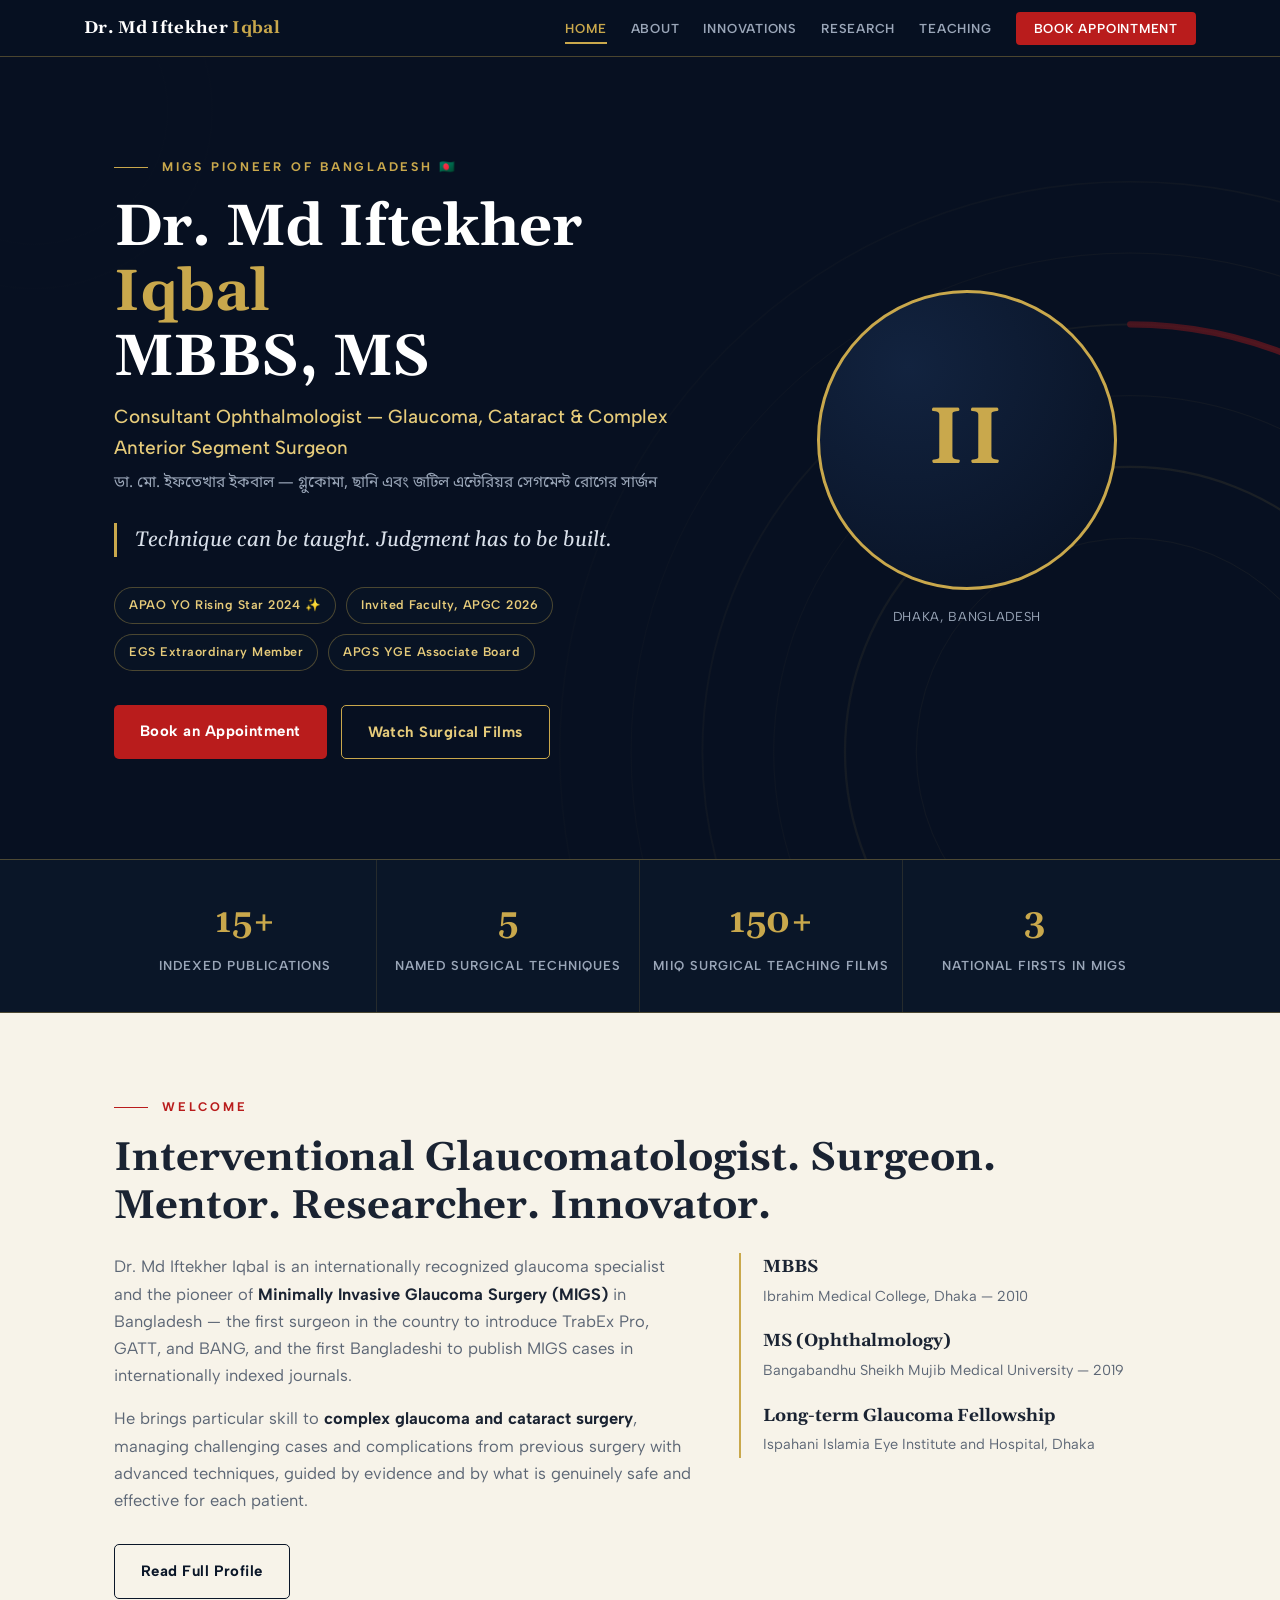
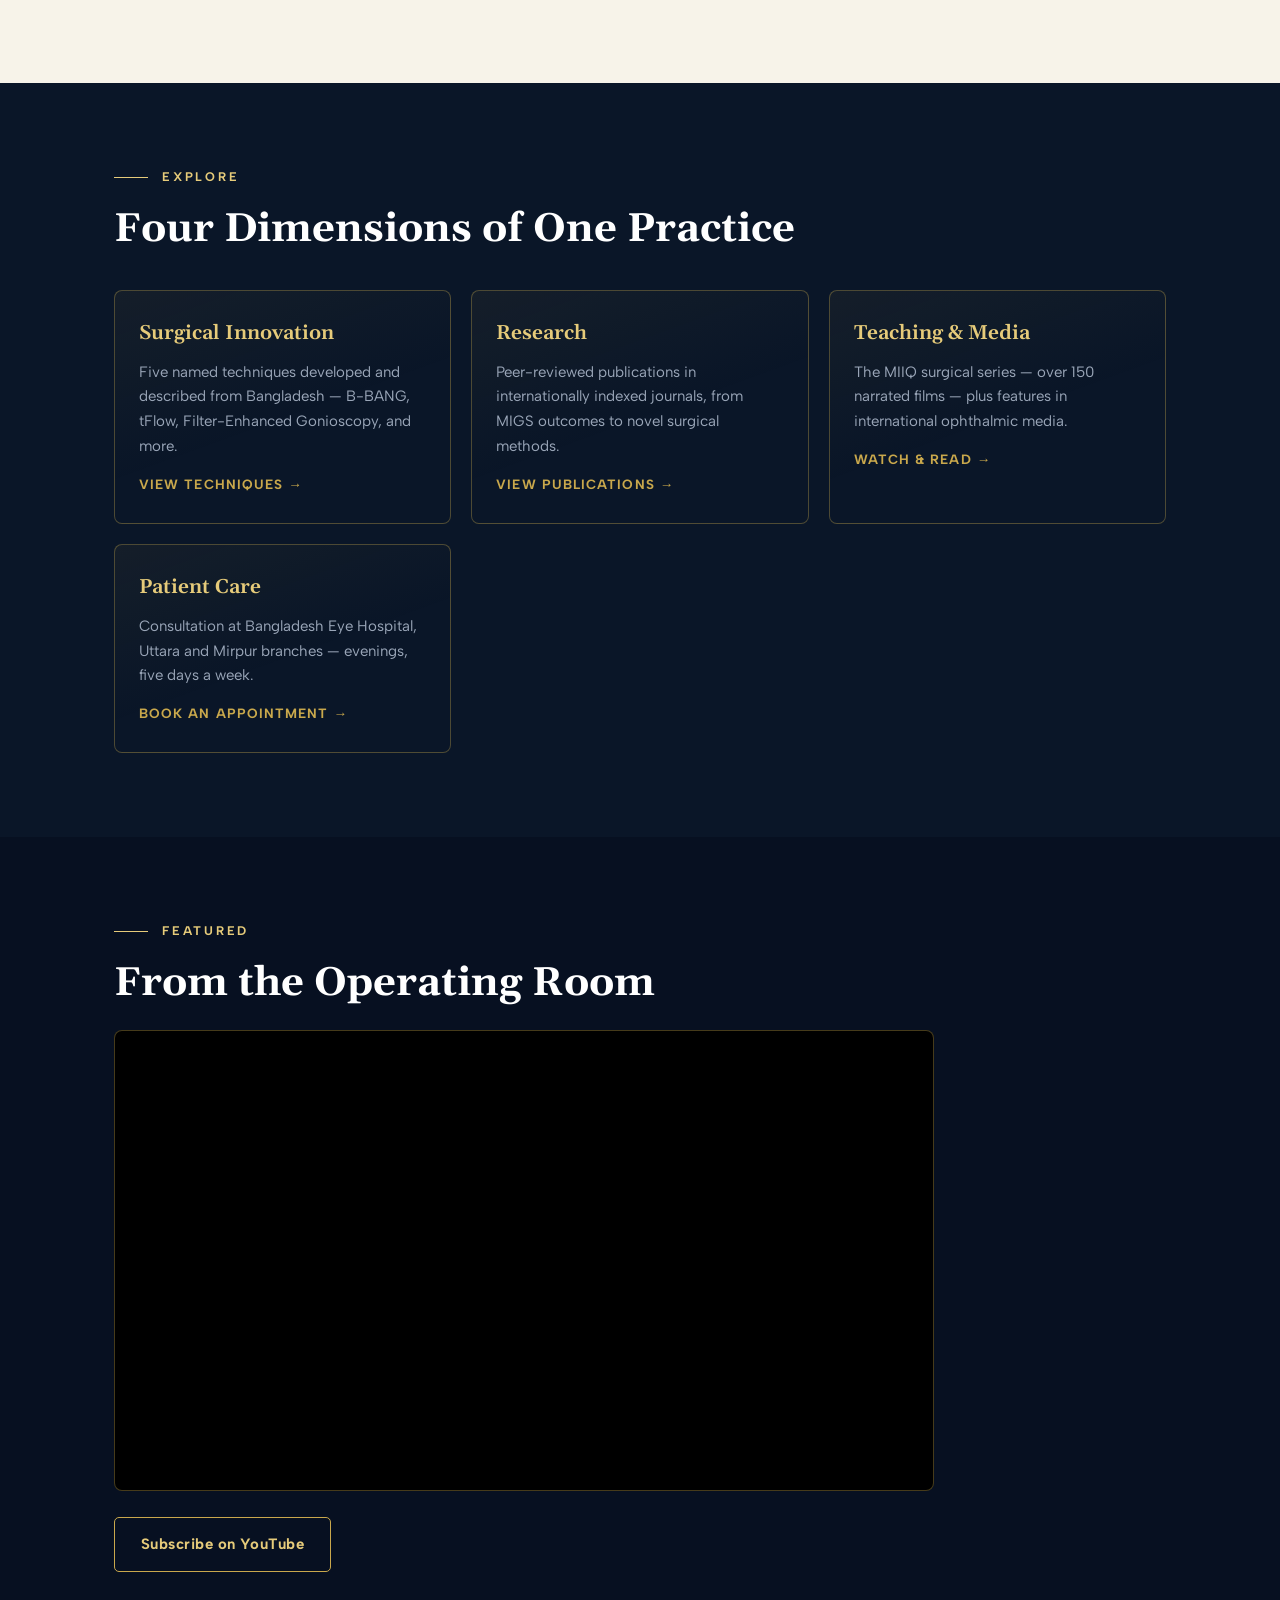
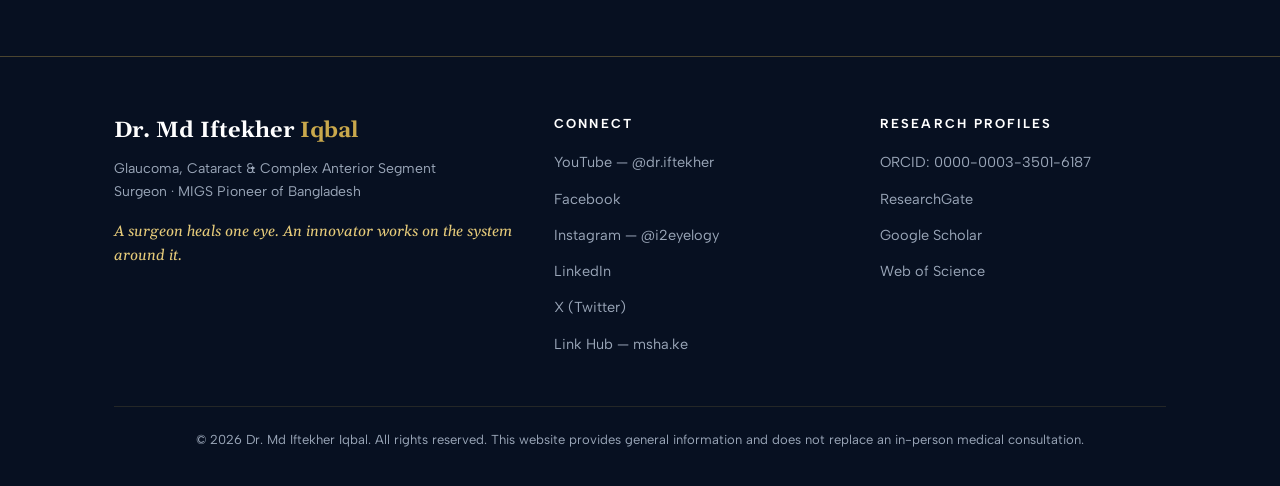
==== index.html @ 2b6e2019 "Add files via upload" ====
<!DOCTYPE html>
<html lang="en">
<head>
<meta charset="UTF-8">
<meta name="viewport" content="width=device-width, initial-scale=1.0">
<!-- ============================================================
     OFFICIAL WEBSITE — DR. MD IFTEKHER IQBAL, MBBS, MS
     HOW TO EDIT: look for comments marked  EDIT HERE  below.
     Change only the text between tags; never delete the tags.
     Brand colours live in css/style.css (:root section).
     Background photos: add img/hero-<page>.jpg to replace the
     branded pattern on any page's header automatically.
     ============================================================ -->
<title>Dr. Md Iftekher Iqbal | Glaucoma, Cataract & Complex Anterior Segment Surgeon | MIGS Pioneer of Bangladesh</title>
<meta name="description" content="Official website of Dr. Md Iftekher Iqbal, MBBS, MS — Consultant Ophthalmologist in Dhaka. MIGS Pioneer of Bangladesh, APAO YO Rising Star 2024.">
<meta name="author" content="Dr. Md Iftekher Iqbal">
<meta property="og:title" content="Dr. Md Iftekher Iqbal | Glaucoma, Cataract & Complex Anterior Segment Surgeon | MIGS Pioneer of Bangladesh">
<meta property="og:description" content="Official website of Dr. Md Iftekher Iqbal, MBBS, MS — Consultant Ophthalmologist in Dhaka. MIGS Pioneer of Bangladesh, APAO YO Rising Star 2024.">
<meta property="og:type" content="profile">
<link rel="preconnect" href="https://fonts.googleapis.com">
<link rel="preconnect" href="https://fonts.gstatic.com" crossorigin>
<link href="https://fonts.googleapis.com/css2?family=Gelasio:ital,wght@0,400;0,600;0,700;1,400;1,600&family=Albert+Sans:wght@400;500;600;700&family=Noto+Sans+Bengali:wght@400;500;600;700&display=swap" rel="stylesheet">
<link rel="stylesheet" href="css/style.css">
</head>
<body>

<nav class="nav" aria-label="Main navigation">
  <div class="nav-inner">
    <a class="nav-name" href="index.html">Dr. Md Iftekher <span>Iqbal</span></a>
    <button class="nav-toggle" aria-label="Open menu" onclick="document.getElementById('navlinks').classList.toggle('open')">&#9776;</button>
    <ul class="nav-links" id="navlinks">
      <li><a href="index.html" class="active">Home</a></li>
      <li><a href="about.html">About</a></li>
      <li><a href="innovations.html">Innovations</a></li>
      <li><a href="research.html">Research</a></li>
      <li><a href="teaching.html">Teaching</a></li>
      <li><a href="appointments.html" class="nav-cta">Book Appointment</a></li>
    </ul>
  </div>
</nav>

<!-- ================= HERO ================= -->
<!-- EDIT HERE: HOME HERO — name, titles, tagline.
     To use a real photograph behind this header, add img/hero-home.jpg -->
<header class="hero hero--home">
  <div class="wrap hero-grid">
    <div>
      <p class="eyebrow">MIGS Pioneer of Bangladesh &#127463;&#127465;</p>
      <h1>Dr. Md Iftekher <em>Iqbal</em><br>MBBS, MS</h1>
      <p class="hero-role">Consultant Ophthalmologist — Glaucoma, Cataract &amp; Complex Anterior Segment Surgeon</p>
      <p class="hero-role-bn">ডা. মো. ইফতেখার ইকবাল — গ্লুকোমা, ছানি এবং জটিল এন্টেরিয়র সেগমেন্ট রোগের সার্জন</p>
      <p class="hero-line">Technique can be taught. Judgment has to be built.</p>
      <div class="badges">
        <span class="badge">APAO YO Rising Star 2024 &#10024;</span>
        <span class="badge">Invited Faculty, APGC 2026</span>
        <span class="badge">EGS Extraordinary Member</span>
        <span class="badge">APGS YGE Associate Board</span>
      </div>
      <div class="cta-row">
        <a class="btn btn--red" href="appointments.html">Book an Appointment</a>
        <a class="btn btn--ghost" href="teaching.html">Watch Surgical Films</a>
      </div>
    </div>
    <div>
      <!-- EDIT HERE: replace photo.jpg in the main folder with your portrait -->
      <figure class="portrait">
        <img src="photo.jpg" alt="Portrait of Dr. Md Iftekher Iqbal"
             onerror="this.style.display='none';this.nextElementSibling.style.display='block'">
        <div class="portrait-fallback" style="display:none">II</div>
      </figure>
      <p class="portrait-caption">DHAKA, BANGLADESH</p>
    </div>
  </div>
</header>

<!-- ================= STATS ================= -->
<!-- EDIT HERE: update these numbers as your work grows -->
<section class="stats">
  <div class="wrap stats-grid">
    <div class="stat"><b>15+</b><span>Indexed Publications</span></div>
    <div class="stat"><b>5</b><span>Named Surgical Techniques</span></div>
    <div class="stat"><b>150+</b><span>MIIQ Surgical Teaching Films</span></div>
    <div class="stat"><b>3</b><span>National Firsts in MIGS</span></div>
  </div>
</section>

<!-- ================= INTRODUCTION ================= -->
<section class="section section--cream">
  <div class="wrap">
    <p class="eyebrow eyebrow--red">Welcome</p>
    <h2>Interventional Glaucomatologist. Surgeon. Mentor. Researcher. Innovator.</h2>
    <div class="about-grid">
      <div class="prose">
        <p>Dr. Md Iftekher Iqbal is an internationally recognized glaucoma specialist and the pioneer of <b>Minimally Invasive Glaucoma Surgery (MIGS)</b> in Bangladesh — the first surgeon in the country to introduce TrabEx Pro, GATT, and BANG, and the first Bangladeshi to publish MIGS cases in internationally indexed journals.</p>
        <p>He brings particular skill to <b>complex glaucoma and cataract surgery</b>, managing challenging cases and complications from previous surgery with advanced techniques, guided by evidence and by what is genuinely safe and effective for each patient.</p>
      </div>
      <div>
        <ul class="cred-list">
          <li><b>MBBS</b><span>Ibrahim Medical College, Dhaka — 2010</span></li>
          <li><b>MS (Ophthalmology)</b><span>Bangabandhu Sheikh Mujib Medical University — 2019</span></li>
          <li><b>Long-term Glaucoma Fellowship</b><span>Ispahani Islamia Eye Institute and Hospital, Dhaka</span></li>
        </ul>
      </div>
    </div>
    <div class="cta-row" style="margin-top:14px">
      <a class="btn btn--navy" href="about.html">Read Full Profile</a>
    </div>
  </div>
</section>

<!-- ================= EXPLORE THE SITE ================= -->
<section class="section section--navy">
  <div class="wrap">
    <p class="eyebrow">Explore</p>
    <h2>Four Dimensions of One Practice</h2>
    <div class="card-grid">
      <div class="card">
        <h3>Surgical Innovation</h3>
        <p>Five named techniques developed and described from Bangladesh — B-BANG, tFlow, Filter-Enhanced Gonioscopy, and more.</p>
        <a class="more" href="innovations.html">View Techniques &rarr;</a>
      </div>
      <div class="card">
        <h3>Research</h3>
        <p>Peer-reviewed publications in internationally indexed journals, from MIGS outcomes to novel surgical methods.</p>
        <a class="more" href="research.html">View Publications &rarr;</a>
      </div>
      <div class="card">
        <h3>Teaching &amp; Media</h3>
        <p>The MIIQ surgical series — over 150 narrated films — plus features in international ophthalmic media.</p>
        <a class="more" href="teaching.html">Watch &amp; Read &rarr;</a>
      </div>
      <div class="card">
        <h3>Patient Care</h3>
        <p>Consultation at Bangladesh Eye Hospital, Uttara and Mirpur branches — evenings, five days a week.</p>
        <a class="more" href="appointments.html">Book an Appointment &rarr;</a>
      </div>
    </div>
  </div>
</section>

<!-- ================= FEATURED FILM ================= -->
<!-- EDIT HERE: to change the featured video, replace the code Ca5-DvgDxXA
     with the code from any YouTube link (the part after watch?v=) -->
<section class="section section--deep">
  <div class="wrap">
    <p class="eyebrow">Featured</p>
    <h2>From the Operating Room</h2>
    <div class="yt-frame" style="max-width:820px">
      <iframe src="https://www.youtube.com/embed/Ca5-DvgDxXA" title="Featured MIIQ surgical film" loading="lazy" allowfullscreen></iframe>
    </div>
    <div class="cta-row" style="margin-top:26px">
      <a class="btn btn--ghost" href="https://www.youtube.com/@dr.iftekher?sub_confirmation=1" target="_blank" rel="noopener">Subscribe on YouTube</a>
    </div>
  </div>
</section>

<!-- ================= FOOTER (same on every page) ================= -->
<footer>
  <div class="wrap">
    <div class="foot-grid">
      <div>
        <p class="foot-name">Dr. Md Iftekher <span>Iqbal</span></p>
        <p class="foot-tag">Glaucoma, Cataract &amp; Complex Anterior Segment Surgeon &middot; MIGS Pioneer of Bangladesh</p>
        <p class="foot-line">A surgeon heals one eye. An innovator works on the system around it.</p>
      </div>
      <div>
        <h4>Connect</h4>
        <ul>
          <li><a href="https://www.youtube.com/@dr.iftekher" target="_blank" rel="noopener">YouTube — @dr.iftekher</a></li>
          <li><a href="https://www.facebook.com/dr.iftekher.oph" target="_blank" rel="noopener">Facebook</a></li>
          <li><a href="https://instagram.com/i2eyelogy" target="_blank" rel="noopener">Instagram — @i2eyelogy</a></li>
          <li><a href="https://www.linkedin.com/in/iftekher-iqbal" target="_blank" rel="noopener">LinkedIn</a></li>
          <li><a href="https://x.com/iftekher_iqbal" target="_blank" rel="noopener">X (Twitter)</a></li>
          <li><a href="https://msha.ke/dr.iftekher" target="_blank" rel="noopener">Link Hub — msha.ke</a></li>
        </ul>
      </div>
      <div>
        <h4>Research Profiles</h4>
        <ul>
          <li><a href="https://orcid.org/0000-0003-3501-6187" target="_blank" rel="noopener">ORCID: 0000-0003-3501-6187</a></li>
          <li><a href="https://www.researchgate.net/profile/Md-Iftekher-Iqbal" target="_blank" rel="noopener">ResearchGate</a></li>
          <li><a href="https://scholar.google.com/citations?user=cHionpIAAAAJ" target="_blank" rel="noopener">Google Scholar</a></li>
          <li><a href="https://www.webofscience.com/wos/author/record/AAH-5555-2019" target="_blank" rel="noopener">Web of Science</a></li>
        </ul>
      </div>
    </div>
    <p class="copyright">&copy; 2026 Dr. Md Iftekher Iqbal. All rights reserved. This website provides general information and does not replace an in-person medical consultation.</p>
  </div>
</footer>

</body>
</html>
---- css/style.css ----
/* ============================================================
   DR. MD IFTEKHER IQBAL — OFFICIAL WEBSITE
   Shared stylesheet for ALL pages.
   ------------------------------------------------------------
   TO EDIT BRAND COLOURS: change the values in :root below.
   One change here updates every page of the site.
   ============================================================ */

:root{
  --navy:#0A1628;
  --navy-deep:#071021;
  --navy-mid:#12233F;
  --gold:#C9A84C;
  --gold-soft:#E6CB7A;
  --red:#B91C1C;
  --cream:#F7F3E9;
  --white:#FFFFFF;
  --ink:#1A2332;
  --muted:#5C6675;
  --muted-dark:#9AA6B8;
  --line-gold:rgba(201,168,76,.35);
  --line-gold-faint:rgba(201,168,76,.15);
  --display:'Gelasio', Georgia, serif;
  --body:'Albert Sans', 'Segoe UI', sans-serif;
  --bangla:'Noto Sans Bengali', sans-serif;
}

*{margin:0;padding:0;box-sizing:border-box}
html{scroll-behavior:smooth}
@media (prefers-reduced-motion:reduce){
  html{scroll-behavior:auto}
  *,*::before,*::after{animation:none!important;transition:none!important}
}
body{
  font-family:var(--body);color:var(--ink);background:var(--navy);
  line-height:1.65;font-size:16.5px;-webkit-font-smoothing:antialiased;
}
img{max-width:100%;display:block}
a{color:inherit}
a:focus-visible,button:focus-visible{outline:3px solid var(--gold);outline-offset:3px;border-radius:2px}

.wrap{max-width:1100px;margin:0 auto;padding:0 24px}
.eyebrow{
  font-size:12.5px;font-weight:700;letter-spacing:.22em;text-transform:uppercase;
  color:var(--gold);display:flex;align-items:center;gap:14px;margin-bottom:18px;
}
.eyebrow::before{content:"";width:34px;height:1px;background:currentColor;flex:none}
.eyebrow--red{color:var(--red)}
h2{font-family:var(--display);font-weight:700;font-size:clamp(28px,4vw,40px);line-height:1.2;margin-bottom:22px}
h3.sub{font-family:var(--display);font-weight:600;font-size:clamp(20px,2.6vw,25px);margin:44px 0 16px}
.lede{font-size:clamp(16.5px,2vw,18.5px);max-width:680px}
.section{padding:84px 0}
.section--cream{background:var(--cream)}
.section--cream .lede{color:var(--muted)}
.section--navy{background:var(--navy);color:var(--white)}
.section--navy .eyebrow{color:var(--gold-soft)}
.section--navy .lede{color:var(--muted-dark)}
.section--deep{background:var(--navy-deep);color:var(--white)}
.section--deep .eyebrow{color:var(--gold-soft)}
.section--deep .lede{color:var(--muted-dark)}

/* ---------- Buttons ---------- */
.btn{
  display:inline-block;text-decoration:none;font-weight:700;font-size:15px;
  padding:14px 26px;border-radius:5px;letter-spacing:.03em;
  transition:transform .15s, background .2s, color .2s;
}
.btn:hover{transform:translateY(-2px)}
.btn--red{background:var(--red);color:var(--white)}
.btn--red:hover{background:#9d1616}
.btn--ghost{border:1.5px solid var(--gold);color:var(--gold-soft)}
.btn--ghost:hover{background:rgba(201,168,76,.12)}
.btn--navy{border:1.5px solid var(--navy);color:var(--navy)}
.btn--navy:hover{background:var(--navy);color:var(--gold-soft)}
.cta-row{display:flex;flex-wrap:wrap;gap:14px}

/* ---------- Navigation ---------- */
.nav{
  position:sticky;top:0;z-index:50;
  background:rgba(7,16,33,.94);backdrop-filter:blur(10px);
  border-bottom:1px solid var(--line-gold);
}
.nav-inner{display:flex;align-items:center;justify-content:space-between;padding:14px 24px;max-width:1160px;margin:0 auto}
.nav-name{font-family:var(--display);font-weight:700;font-size:17px;color:var(--white);text-decoration:none;letter-spacing:.02em}
.nav-name span{color:var(--gold)}
.nav-links{display:flex;gap:24px;list-style:none;align-items:center}
.nav-links a{color:var(--muted-dark);text-decoration:none;font-size:13px;font-weight:600;letter-spacing:.06em;text-transform:uppercase;transition:color .2s;padding:6px 0}
.nav-links a:hover{color:var(--gold-soft)}
.nav-links a.active{color:var(--gold);border-bottom:2px solid var(--gold)}
.nav-links a.nav-cta{background:var(--red);color:var(--white);padding:9px 18px;border-radius:4px;border-bottom:none}
.nav-links a.nav-cta:hover{background:#9d1616}
.nav-toggle{display:none;background:none;border:1.5px solid var(--line-gold);color:var(--gold-soft);font-size:22px;line-height:1;padding:6px 12px;border-radius:5px;cursor:pointer}
@media(max-width:920px){
  .nav-toggle{display:block}
  .nav-links{
    display:none;position:absolute;top:100%;left:0;right:0;
    flex-direction:column;gap:0;background:var(--navy-deep);
    border-bottom:1px solid var(--line-gold);padding:10px 0 18px;
  }
  .nav-links.open{display:flex}
  .nav-links li{width:100%;text-align:center}
  .nav-links a{display:inline-block;padding:12px 0}
  .nav-links a.active{border-bottom:none}
  .nav-links a.nav-cta{margin-top:8px}
}

/* ---------- Page heroes with layered background images ----------
   Each page hero loads TWO background layers:
   1. an optional photograph  img/hero-<page>.jpg  (add your own later)
   2. a branded SVG pattern   img/bg-<page>.svg    (always present)
   If the photograph is missing, the SVG shows automatically.        */
.hero{
  position:relative;color:var(--white);
  background-color:var(--navy-deep);
  background-position:center;background-size:cover;
  display:flex;align-items:center;
}
.hero::before{ /* dark overlay keeps text readable over any photo */
  content:"";position:absolute;inset:0;
  background:linear-gradient(100deg, rgba(7,16,33,.93) 34%, rgba(7,16,33,.62) 72%, rgba(7,16,33,.45));
}
.hero > .wrap{position:relative;width:100%}
.hero--home{min-height:88vh;padding:100px 0}
.hero--page{min-height:44vh;padding:96px 0 70px}
.hero--home{background-image:url('../img/hero-home.jpg'), url('../img/bg-home.svg')}
.hero--about{background-image:url('../img/hero-about.jpg'), url('../img/bg-about.svg')}
.hero--innovations{background-image:url('../img/hero-innovations.jpg'), url('../img/bg-innovations.svg')}
.hero--research{background-image:url('../img/hero-research.jpg'), url('../img/bg-research.svg')}
.hero--teaching{background-image:url('../img/hero-teaching.jpg'), url('../img/bg-teaching.svg')}
.hero--appointments{background-image:url('../img/hero-appointments.jpg'), url('../img/bg-appointments.svg')}

.hero h1{font-family:var(--display);font-weight:700;font-size:clamp(36px,5.5vw,58px);line-height:1.12;margin:14px 0 10px}
.hero h1 em{font-style:normal;color:var(--gold)}
.hero--page h1{font-size:clamp(32px,4.5vw,48px)}
.hero-role{font-size:clamp(16px,2vw,19px);color:var(--gold-soft);font-weight:500;margin-bottom:8px}
.hero-role-bn{font-family:var(--bangla);font-size:15.5px;color:var(--muted-dark);margin-bottom:26px}
.hero-line{
  font-family:var(--display);font-style:italic;font-size:clamp(17px,2.2vw,21px);
  color:#D9E0EA;border-left:3px solid var(--gold);padding-left:18px;margin:0 0 30px;max-width:560px;
}
.hero-sub{color:var(--muted-dark);max-width:640px;font-size:clamp(15.5px,1.8vw,17.5px)}
.badges{display:flex;flex-wrap:wrap;gap:10px;margin-bottom:34px}
.badge{
  font-size:12.5px;font-weight:600;letter-spacing:.04em;
  border:1px solid var(--line-gold);color:var(--gold-soft);
  padding:7px 14px;border-radius:999px;background:rgba(10,22,40,.55);
}

/* ---------- Home: hero grid & portrait ---------- */
.hero-grid{display:grid;grid-template-columns:1.5fr 1fr;gap:56px;align-items:center}
@media(max-width:860px){.hero-grid{grid-template-columns:1fr}}
.portrait{
  width:min(300px,76vw);aspect-ratio:1/1;border-radius:50%;
  border:3px solid var(--gold);padding:8px;margin:0 auto;
  background:radial-gradient(circle at 30% 25%, var(--navy-mid), var(--navy-deep));
  display:flex;align-items:center;justify-content:center;
}
.portrait img{width:100%;height:100%;object-fit:cover;border-radius:50%}
.portrait-fallback{font-family:var(--display);font-size:80px;font-weight:700;color:var(--gold);letter-spacing:.04em}
.portrait-caption{text-align:center;margin-top:16px;font-size:13px;color:var(--muted-dark);letter-spacing:.05em}

/* ---------- Stats strip ---------- */
.stats{background:var(--navy);border-top:1px solid var(--line-gold);border-bottom:1px solid var(--line-gold)}
.stats-grid{display:grid;grid-template-columns:repeat(4,1fr);text-align:center}
@media(max-width:760px){.stats-grid{grid-template-columns:repeat(2,1fr)}}
.stat{padding:34px 12px;border-right:1px solid var(--line-gold-faint)}
.stat:last-child{border-right:none}
@media(max-width:760px){
  .stat:nth-child(2){border-right:none}
  .stat:nth-child(1),.stat:nth-child(2){border-bottom:1px solid var(--line-gold-faint)}
}
.stat b{display:block;font-family:var(--display);font-size:34px;color:var(--gold);font-weight:700}
.stat span{font-size:13px;color:var(--muted-dark);letter-spacing:.08em;text-transform:uppercase;font-weight:600}

/* ---------- Cards & grids ---------- */
.card-grid{display:grid;grid-template-columns:repeat(auto-fit,minmax(290px,1fr));gap:20px;margin-top:36px}
.card{
  border:1px solid var(--line-gold);border-radius:8px;padding:26px 24px;
  background:linear-gradient(160deg, rgba(201,168,76,.06), rgba(201,168,76,0) 55%);
}
.card h3{font-family:var(--display);font-size:20px;color:var(--gold-soft);margin-bottom:10px;font-weight:600}
.card p{font-size:15px;color:var(--muted-dark)}
.card .more{display:inline-block;margin-top:14px;color:var(--gold);text-decoration:none;font-weight:700;font-size:13.5px;letter-spacing:.08em;text-transform:uppercase}
.card .more:hover{color:var(--gold-soft)}

/* Light cards (on cream) */
.card--light{background:var(--white);border:1px solid rgba(10,22,40,.1);box-shadow:0 6px 24px rgba(10,22,40,.06)}
.card--light h3{color:var(--navy)}
.card--light p{color:var(--muted)}

.callout{margin-top:40px;border:1px solid var(--line-gold);border-radius:8px;padding:24px 28px;background:rgba(185,28,28,.06)}
.callout b{color:var(--gold-soft);font-family:var(--display);font-size:17px}
.callout p{color:var(--muted-dark);font-size:15px;margin-top:6px}

/* ---------- About: credentials & timeline ---------- */
.about-grid{display:grid;grid-template-columns:1.15fr .85fr;gap:48px}
@media(max-width:860px){.about-grid{grid-template-columns:1fr}}
.prose p{margin-bottom:16px;color:var(--muted)}
.prose p b{color:var(--ink)}
.section--navy .prose p, .section--deep .prose p{color:var(--muted-dark)}
.section--navy .prose p b, .section--deep .prose p b{color:var(--gold-soft)}
.cred-list{list-style:none;border-left:2px solid var(--gold);padding-left:22px}
.cred-list li{margin-bottom:18px}
.cred-list b{display:block;font-family:var(--display);font-size:17.5px;color:var(--ink)}
.cred-list span{font-size:14.5px;color:var(--muted)}

.timeline{list-style:none;margin-top:30px;border-left:2px solid var(--line-gold);padding-left:28px}
.timeline li{position:relative;margin-bottom:26px}
.timeline li::before{
  content:"";position:absolute;left:-34.5px;top:7px;width:11px;height:11px;
  border-radius:50%;background:var(--gold);border:2px solid var(--navy-deep);
}
.timeline .year{font-family:var(--display);color:var(--gold);font-weight:700;font-size:15px;letter-spacing:.06em}
.timeline b{display:block;color:var(--white);font-size:16.5px;margin-top:2px}
.timeline p{color:var(--muted-dark);font-size:14.5px;margin-top:3px}

/* ---------- Publications ---------- */
.pub-list{list-style:none;margin-top:10px}
.pub-list li{border-bottom:1px solid rgba(10,22,40,.12);padding:16px 0}
.pub-list a{color:var(--ink);text-decoration:none;font-weight:600;font-size:16px;line-height:1.45;transition:color .2s}
.pub-list a:hover{color:var(--red)}
.pub-list em{display:block;font-style:normal;font-size:13.5px;color:var(--muted);margin-top:4px;letter-spacing:.03em}
.profiles{display:flex;flex-wrap:wrap;gap:12px;margin-top:30px}

/* ---------- Teaching ---------- */
.yt-frame{aspect-ratio:16/9;width:100%;border:1px solid var(--line-gold);border-radius:8px;overflow:hidden;background:#000}
.yt-frame iframe{width:100%;height:100%;border:0}
.yt-grid{display:grid;grid-template-columns:1fr 1fr;gap:28px;margin-top:36px}
@media(max-width:760px){.yt-grid{grid-template-columns:1fr}}
.yt-item p{margin-top:12px;color:var(--muted-dark);font-size:14.5px;font-weight:600}
.media-list{list-style:none;margin-top:16px}
.media-list li{padding:11px 0;border-bottom:1px solid var(--line-gold-faint)}
.media-list a{color:#D9E0EA;text-decoration:none;font-size:15px}
.media-list a:hover{color:var(--gold-soft)}

/* ---------- Chambers ---------- */
.chamber-grid{display:grid;grid-template-columns:1fr 1fr;gap:24px;margin-top:36px}
@media(max-width:860px){.chamber-grid{grid-template-columns:1fr}}
.chamber{
  background:var(--white);border-radius:10px;padding:30px 28px;
  border-top:5px solid var(--gold);box-shadow:0 6px 24px rgba(10,22,40,.08);
}
.chamber h3{font-family:var(--display);font-size:21px;color:var(--navy);margin-bottom:4px}
.chamber-addr{font-size:14.5px;color:var(--muted);margin-bottom:14px}
.chamber dl{font-size:15px}
.chamber dt{font-weight:700;color:var(--navy);font-size:12.5px;letter-spacing:.12em;text-transform:uppercase;margin-top:14px}
.chamber dd{color:var(--ink);margin-top:3px}
.bn{font-family:var(--bangla)}
.chamber a{color:var(--red);text-decoration:none;font-weight:600}
.chamber a:hover{text-decoration:underline}
.chamber-links{margin-top:18px;display:flex;flex-wrap:wrap;gap:10px}
.chamber-links a{
  font-size:13.5px;border:1.5px solid var(--navy);color:var(--navy);
  padding:8px 14px;border-radius:5px;font-weight:700;text-decoration:none;transition:all .2s;
}
.chamber-links a:hover{background:var(--navy);color:var(--gold-soft);text-decoration:none}
.whatsapp-note{margin-top:26px;text-align:center;font-size:15px;color:var(--muted)}
.whatsapp-note a{color:var(--red);font-weight:700;text-decoration:none}

/* ---------- Footer ---------- */
footer{background:var(--navy-deep);color:var(--muted-dark);padding:56px 0 36px;border-top:1px solid var(--line-gold)}
.foot-grid{display:grid;grid-template-columns:1.4fr 1fr 1fr;gap:40px;margin-bottom:40px}
@media(max-width:760px){.foot-grid{grid-template-columns:1fr}}
.foot-name{font-family:var(--display);font-size:22px;color:var(--white);font-weight:700}
.foot-name span{color:var(--gold)}
.foot-tag{font-size:14px;margin-top:8px;max-width:340px}
.foot-line{font-family:var(--display);font-style:italic;color:var(--gold-soft);font-size:15px;margin-top:16px}
footer h4{color:var(--white);font-size:13px;letter-spacing:.16em;text-transform:uppercase;margin-bottom:14px}
footer ul{list-style:none}
footer ul li{margin-bottom:9px}
footer ul a{color:var(--muted-dark);text-decoration:none;font-size:14.5px;transition:color .2s}
footer ul a:hover{color:var(--gold-soft)}
.copyright{border-top:1px solid var(--line-gold-faint);padding-top:22px;font-size:13px;text-align:center}
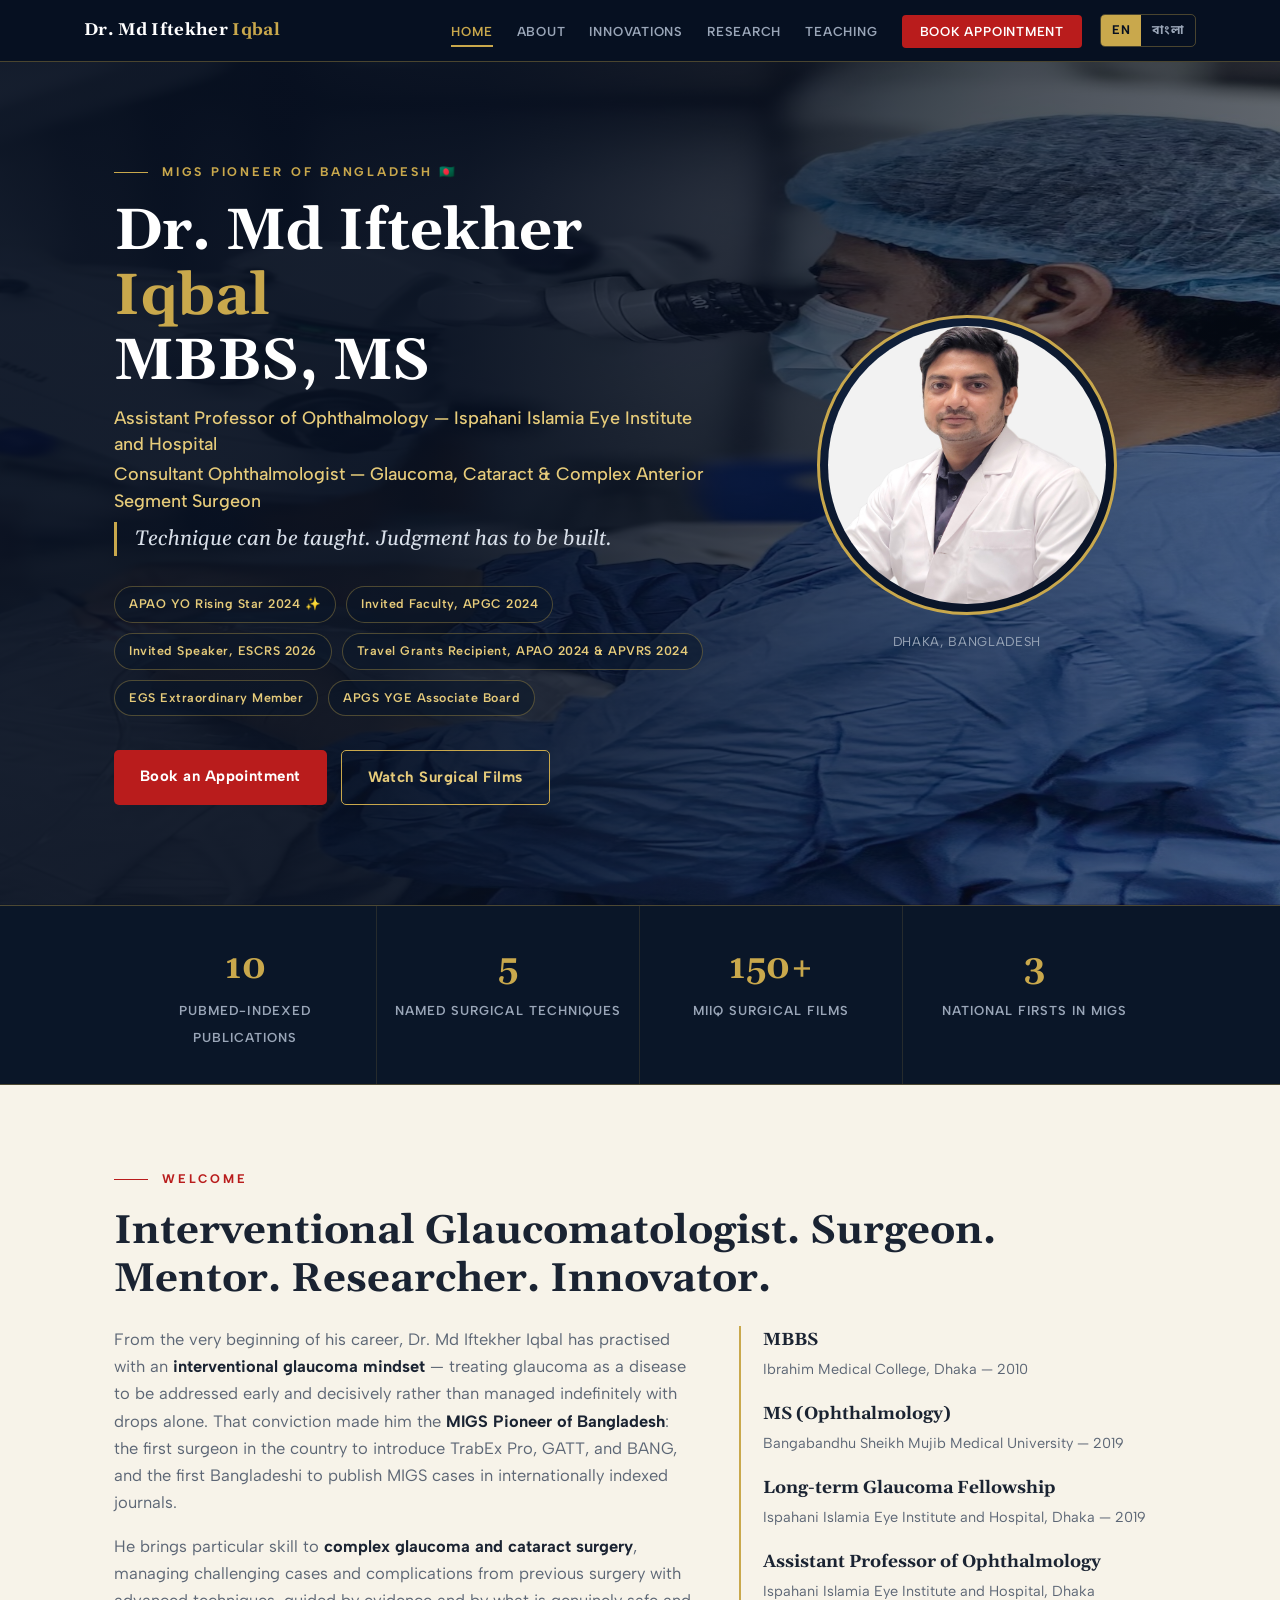
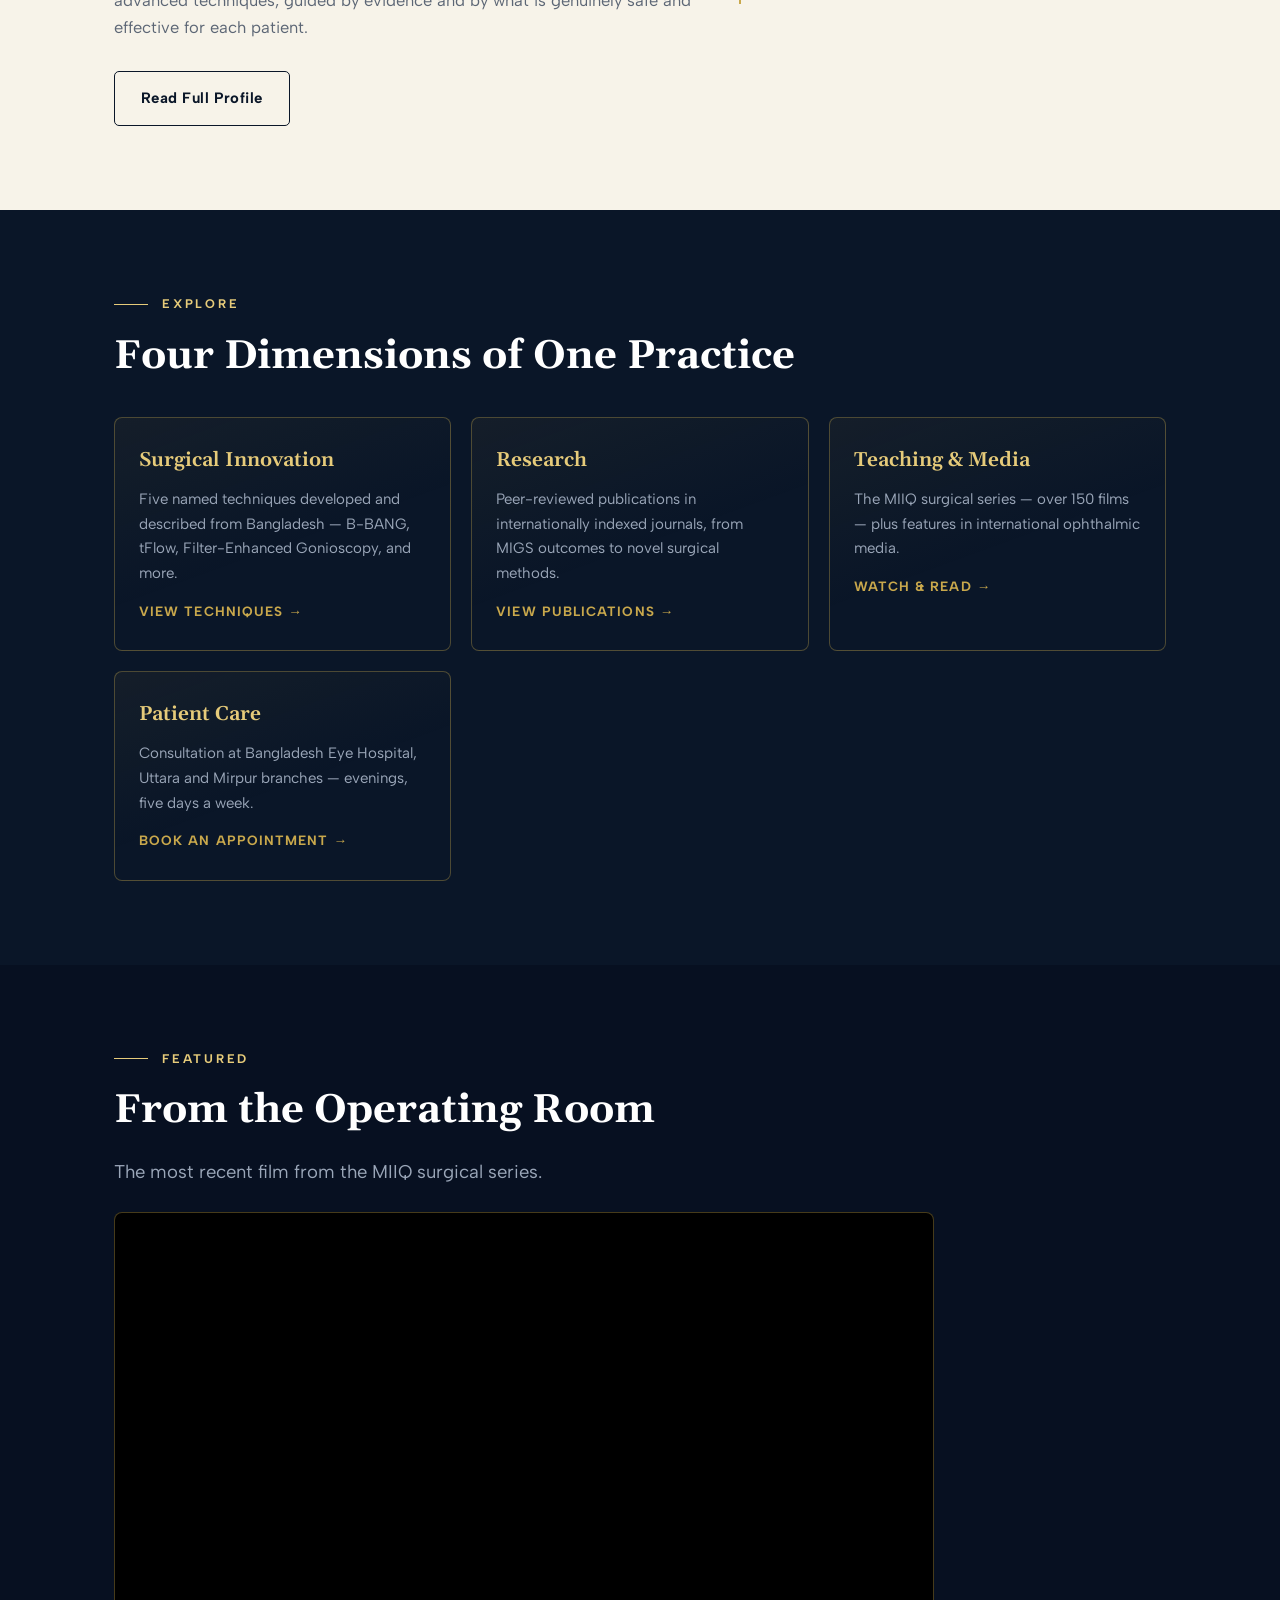
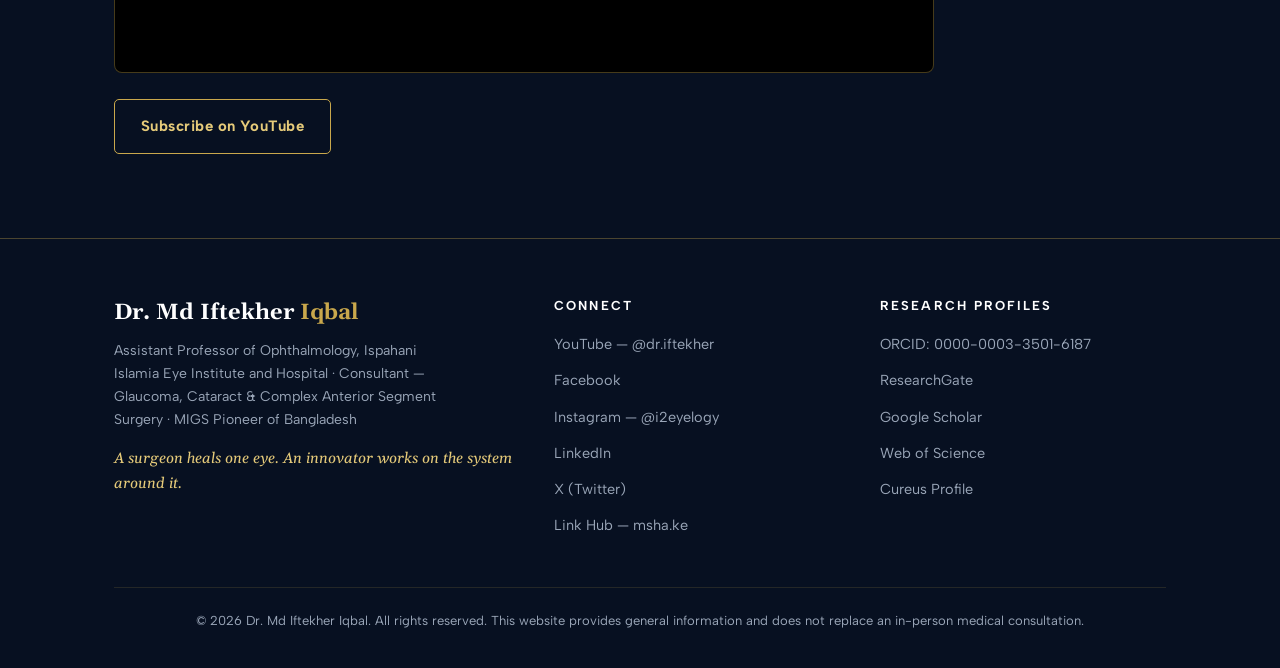
==== commit f8d113bd: "Add files via upload" ====
--- a/index.html
+++ b/index.html
@@ -8,15 +8,23 @@
      HOW TO EDIT: look for comments marked  EDIT HERE  below.
      Change only the text between tags; never delete the tags.
      Brand colours live in css/style.css (:root section).
-     Background photos: add img/hero-<page>.jpg to replace the
-     branded pattern on any page's header automatically.
+
+     BILINGUAL STRUCTURE
+       page.html      = English
+       page-bn.html   = Bangla (বাংলা)
+     The two are independent files. When you change a fact in one
+     (a phone number, a new award), change it in BOTH so the
+     versions stay consistent.
      ============================================================ -->
 <title>Dr. Md Iftekher Iqbal | Glaucoma, Cataract & Complex Anterior Segment Surgeon | MIGS Pioneer of Bangladesh</title>
-<meta name="description" content="Official website of Dr. Md Iftekher Iqbal, MBBS, MS — Consultant Ophthalmologist in Dhaka. MIGS Pioneer of Bangladesh, APAO YO Rising Star 2024.">
+<meta name="description" content="Official website of Dr. Md Iftekher Iqbal, MBBS, MS — Assistant Professor of Ophthalmology and Consultant Ophthalmologist in Dhaka. MIGS Pioneer of Bangladesh.">
 <meta name="author" content="Dr. Md Iftekher Iqbal">
 <meta property="og:title" content="Dr. Md Iftekher Iqbal | Glaucoma, Cataract & Complex Anterior Segment Surgeon | MIGS Pioneer of Bangladesh">
-<meta property="og:description" content="Official website of Dr. Md Iftekher Iqbal, MBBS, MS — Consultant Ophthalmologist in Dhaka. MIGS Pioneer of Bangladesh, APAO YO Rising Star 2024.">
+<meta property="og:description" content="Official website of Dr. Md Iftekher Iqbal, MBBS, MS — Assistant Professor of Ophthalmology and Consultant Ophthalmologist in Dhaka. MIGS Pioneer of Bangladesh.">
 <meta property="og:type" content="profile">
+<link rel="alternate" hreflang="en" href="https://driftekheriqbal.com/index.html">
+<link rel="alternate" hreflang="bn" href="https://driftekheriqbal.com/index-bn.html">
+<link rel="alternate" hreflang="x-default" href="https://driftekheriqbal.com/index.html">
 <link rel="preconnect" href="https://fonts.googleapis.com">
 <link rel="preconnect" href="https://fonts.gstatic.com" crossorigin>
 <link href="https://fonts.googleapis.com/css2?family=Gelasio:ital,wght@0,400;0,600;0,700;1,400;1,600&family=Albert+Sans:wght@400;500;600;700&family=Noto+Sans+Bengali:wght@400;500;600;700&display=swap" rel="stylesheet">
@@ -27,32 +35,40 @@
 <nav class="nav" aria-label="Main navigation">
   <div class="nav-inner">
     <a class="nav-name" href="index.html">Dr. Md Iftekher <span>Iqbal</span></a>
-    <button class="nav-toggle" aria-label="Open menu" onclick="document.getElementById('navlinks').classList.toggle('open')">&#9776;</button>
     <ul class="nav-links" id="navlinks">
-      <li><a href="index.html" class="active">Home</a></li>
-      <li><a href="about.html">About</a></li>
-      <li><a href="innovations.html">Innovations</a></li>
-      <li><a href="research.html">Research</a></li>
-      <li><a href="teaching.html">Teaching</a></li>
+        <li><a href="index.html" class="active">Home</a></li>
+        <li><a href="about.html">About</a></li>
+        <li><a href="innovations.html">Innovations</a></li>
+        <li><a href="research.html">Research</a></li>
+        <li><a href="teaching.html">Teaching</a></li>
       <li><a href="appointments.html" class="nav-cta">Book Appointment</a></li>
     </ul>
+    <div class="nav-actions">
+      <!-- LANGUAGE TOGGLE — links this page to its twin in the other language -->
+      <div class="lang-switch" role="group" aria-label="Language">
+        <a href="index.html" class="active" lang="en">EN</a>
+        <a href="index-bn.html" lang="bn">বাংলা</a>
+      </div>
+      <button class="nav-toggle" aria-label="Open menu" onclick="document.getElementById('navlinks').classList.toggle('open')">&#9776;</button>
+    </div>
   </div>
 </nav>
 
 <!-- ================= HERO ================= -->
-<!-- EDIT HERE: HOME HERO — name, titles, tagline.
-     To use a real photograph behind this header, add img/hero-home.jpg -->
+<!-- EDIT HERE: HOME HERO — name, titles, tagline, badges -->
 <header class="hero hero--home">
   <div class="wrap hero-grid">
     <div>
       <p class="eyebrow">MIGS Pioneer of Bangladesh &#127463;&#127465;</p>
       <h1>Dr. Md Iftekher <em>Iqbal</em><br>MBBS, MS</h1>
+      <p class="hero-role">Assistant Professor of Ophthalmology — Ispahani Islamia Eye Institute and Hospital</p>
       <p class="hero-role">Consultant Ophthalmologist — Glaucoma, Cataract &amp; Complex Anterior Segment Surgeon</p>
-      <p class="hero-role-bn">ডা. মো. ইফতেখার ইকবাল — গ্লুকোমা, ছানি এবং জটিল এন্টেরিয়র সেগমেন্ট রোগের সার্জন</p>
       <p class="hero-line">Technique can be taught. Judgment has to be built.</p>
       <div class="badges">
         <span class="badge">APAO YO Rising Star 2024 &#10024;</span>
-        <span class="badge">Invited Faculty, APGC 2026</span>
+        <span class="badge">Invited Faculty, APGC 2024</span>
+        <span class="badge">Invited Speaker, ESCRS 2026</span>
+        <span class="badge">Travel Grants Recipient, APAO 2024 &amp; APVRS 2024</span>
         <span class="badge">EGS Extraordinary Member</span>
         <span class="badge">APGS YGE Associate Board</span>
       </div>
@@ -74,12 +90,11 @@
 </header>
 
 <!-- ================= STATS ================= -->
-<!-- EDIT HERE: update these numbers as your work grows -->
 <section class="stats">
   <div class="wrap stats-grid">
-    <div class="stat"><b>15+</b><span>Indexed Publications</span></div>
+    <div class="stat"><b>10</b><span>PubMed-Indexed Publications</span></div>
     <div class="stat"><b>5</b><span>Named Surgical Techniques</span></div>
-    <div class="stat"><b>150+</b><span>MIIQ Surgical Teaching Films</span></div>
+    <div class="stat"><b>150+</b><span>MIIQ Surgical Films</span></div>
     <div class="stat"><b>3</b><span>National Firsts in MIGS</span></div>
   </div>
 </section>
@@ -91,14 +106,15 @@
     <h2>Interventional Glaucomatologist. Surgeon. Mentor. Researcher. Innovator.</h2>
     <div class="about-grid">
       <div class="prose">
-        <p>Dr. Md Iftekher Iqbal is an internationally recognized glaucoma specialist and the pioneer of <b>Minimally Invasive Glaucoma Surgery (MIGS)</b> in Bangladesh — the first surgeon in the country to introduce TrabEx Pro, GATT, and BANG, and the first Bangladeshi to publish MIGS cases in internationally indexed journals.</p>
+        <p>From the very beginning of his career, Dr. Md Iftekher Iqbal has practised with an <b>interventional glaucoma mindset</b> — treating glaucoma as a disease to be addressed early and decisively rather than managed indefinitely with drops alone. That conviction made him the <b>MIGS Pioneer of Bangladesh</b>: the first surgeon in the country to introduce TrabEx Pro, GATT, and BANG, and the first Bangladeshi to publish MIGS cases in internationally indexed journals.</p>
         <p>He brings particular skill to <b>complex glaucoma and cataract surgery</b>, managing challenging cases and complications from previous surgery with advanced techniques, guided by evidence and by what is genuinely safe and effective for each patient.</p>
       </div>
       <div>
         <ul class="cred-list">
           <li><b>MBBS</b><span>Ibrahim Medical College, Dhaka — 2010</span></li>
           <li><b>MS (Ophthalmology)</b><span>Bangabandhu Sheikh Mujib Medical University — 2019</span></li>
-          <li><b>Long-term Glaucoma Fellowship</b><span>Ispahani Islamia Eye Institute and Hospital, Dhaka</span></li>
+          <li><b>Long-term Glaucoma Fellowship</b><span>Ispahani Islamia Eye Institute and Hospital, Dhaka — 2019</span></li>
+          <li><b>Assistant Professor of Ophthalmology</b><span>Ispahani Islamia Eye Institute and Hospital, Dhaka</span></li>
         </ul>
       </div>
     </div>
@@ -108,7 +124,7 @@
   </div>
 </section>
 
-<!-- ================= EXPLORE THE SITE ================= -->
+<!-- ================= EXPLORE ================= -->
 <section class="section section--navy">
   <div class="wrap">
     <p class="eyebrow">Explore</p>
@@ -126,7 +142,7 @@
       </div>
       <div class="card">
         <h3>Teaching &amp; Media</h3>
-        <p>The MIIQ surgical series — over 150 narrated films — plus features in international ophthalmic media.</p>
+        <p>The MIIQ surgical series — over 150 films — plus features in international ophthalmic media.</p>
         <a class="more" href="teaching.html">Watch &amp; Read &rarr;</a>
       </div>
       <div class="card">
@@ -138,15 +154,22 @@
   </div>
 </section>
 
-<!-- ================= FEATURED FILM ================= -->
-<!-- EDIT HERE: to change the featured video, replace the code Ca5-DvgDxXA
-     with the code from any YouTube link (the part after watch?v=) -->
+<!-- ================= FEATURED FILM (AUTO-UPDATING) ================= -->
+<!-- FEATURED VIDEO: pulls the newest film from your YouTube playlist
+     "MIIQ - Featured Surgical Films" automatically. To change which film
+     appears first, reorder that playlist on YouTube — no edit needed here. -->
+<!-- FEATURED VIDEO — fully automatic. It plays from your public
+     YouTube playlist "MIIQ - Featured Surgical Films"
+     (ID: PLQgYX9K4kgxk). To change which film leads, reorder that
+     playlist on YouTube. Nothing here ever needs editing again.
+     The same playlist is used in index-bn.html and teaching.html. -->
 <section class="section section--deep">
   <div class="wrap">
     <p class="eyebrow">Featured</p>
     <h2>From the Operating Room</h2>
-    <div class="yt-frame" style="max-width:820px">
-      <iframe src="https://www.youtube.com/embed/Ca5-DvgDxXA" title="Featured MIIQ surgical film" loading="lazy" allowfullscreen></iframe>
+    <p class="lede">The most recent film from the MIIQ surgical series.</p>
+    <div class="yt-frame" style="max-width:820px;margin-top:24px">
+      <iframe src="https://www.youtube.com/embed/videoseries?list=PLQgYX9K4kgxk" title="Latest MIIQ surgical film" loading="lazy" allowfullscreen></iframe>
     </div>
     <div class="cta-row" style="margin-top:26px">
       <a class="btn btn--ghost" href="https://www.youtube.com/@dr.iftekher?sub_confirmation=1" target="_blank" rel="noopener">Subscribe on YouTube</a>
@@ -154,13 +177,13 @@
   </div>
 </section>
 
-<!-- ================= FOOTER (same on every page) ================= -->
+<!-- ================= FOOTER ================= -->
 <footer>
   <div class="wrap">
     <div class="foot-grid">
       <div>
         <p class="foot-name">Dr. Md Iftekher <span>Iqbal</span></p>
-        <p class="foot-tag">Glaucoma, Cataract &amp; Complex Anterior Segment Surgeon &middot; MIGS Pioneer of Bangladesh</p>
+        <p class="foot-tag">Assistant Professor of Ophthalmology, Ispahani Islamia Eye Institute and Hospital &middot; Consultant &mdash; Glaucoma, Cataract &amp; Complex Anterior Segment Surgery &middot; MIGS Pioneer of Bangladesh</p>
         <p class="foot-line">A surgeon heals one eye. An innovator works on the system around it.</p>
       </div>
       <div>
@@ -181,6 +204,7 @@
           <li><a href="https://www.researchgate.net/profile/Md-Iftekher-Iqbal" target="_blank" rel="noopener">ResearchGate</a></li>
           <li><a href="https://scholar.google.com/citations?user=cHionpIAAAAJ" target="_blank" rel="noopener">Google Scholar</a></li>
           <li><a href="https://www.webofscience.com/wos/author/record/AAH-5555-2019" target="_blank" rel="noopener">Web of Science</a></li>
+          <li><a href="https://www.cureus.com/users/389675-md-iftekher-iqbal" target="_blank" rel="noopener">Cureus Profile</a></li>
         </ul>
       </div>
     </div>
--- a/css/style.css
+++ b/css/style.css
@@ -20,8 +20,8 @@
   --muted-dark:#9AA6B8;
   --line-gold:rgba(201,168,76,.35);
   --line-gold-faint:rgba(201,168,76,.15);
-  --display:'Gelasio', Georgia, serif;
-  --body:'Albert Sans', 'Segoe UI', sans-serif;
+  --display:'Gelasio','Noto Sans Bengali', Georgia, serif;
+  --body:'Albert Sans','Noto Sans Bengali','Segoe UI', sans-serif;
   --bangla:'Noto Sans Bengali', sans-serif;
 }
 
@@ -80,10 +80,10 @@
   background:rgba(7,16,33,.94);backdrop-filter:blur(10px);
   border-bottom:1px solid var(--line-gold);
 }
-.nav-inner{display:flex;align-items:center;justify-content:space-between;padding:14px 24px;max-width:1160px;margin:0 auto}
+.nav-inner{display:flex;align-items:center;gap:18px;padding:14px 24px;max-width:1160px;margin:0 auto}
 .nav-name{font-family:var(--display);font-weight:700;font-size:17px;color:var(--white);text-decoration:none;letter-spacing:.02em}
 .nav-name span{color:var(--gold)}
-.nav-links{display:flex;gap:24px;list-style:none;align-items:center}
+.nav-links{display:flex;gap:24px;list-style:none;align-items:center;margin-left:auto}
 .nav-links a{color:var(--muted-dark);text-decoration:none;font-size:13px;font-weight:600;letter-spacing:.06em;text-transform:uppercase;transition:color .2s;padding:6px 0}
 .nav-links a:hover{color:var(--gold-soft)}
 .nav-links a.active{color:var(--gold);border-bottom:2px solid var(--gold)}
@@ -132,7 +132,8 @@
 .hero h1{font-family:var(--display);font-weight:700;font-size:clamp(36px,5.5vw,58px);line-height:1.12;margin:14px 0 10px}
 .hero h1 em{font-style:normal;color:var(--gold)}
 .hero--page h1{font-size:clamp(32px,4.5vw,48px)}
-.hero-role{font-size:clamp(16px,2vw,19px);color:var(--gold-soft);font-weight:500;margin-bottom:8px}
+.hero-role{font-size:clamp(15px,1.9vw,18px);color:var(--gold-soft);font-weight:500;margin-bottom:4px;line-height:1.45}
+.hero-role + .hero-role{margin-bottom:8px}
 .hero-role-bn{font-family:var(--bangla);font-size:15.5px;color:var(--muted-dark);margin-bottom:26px}
 .hero-line{
   font-family:var(--display);font-style:italic;font-size:clamp(17px,2.2vw,21px);
@@ -219,7 +220,12 @@
 .pub-list li{border-bottom:1px solid rgba(10,22,40,.12);padding:16px 0}
 .pub-list a{color:var(--ink);text-decoration:none;font-weight:600;font-size:16px;line-height:1.45;transition:color .2s}
 .pub-list a:hover{color:var(--red)}
-.pub-list em{display:block;font-style:normal;font-size:13.5px;color:var(--muted);margin-top:4px;letter-spacing:.03em}
+.pub-list em{display:block;font-style:normal;font-size:13.5px;color:var(--muted);margin-top:7px;letter-spacing:.03em}
+.pub-type{
+  display:inline-block;font-size:11px;font-weight:700;letter-spacing:.11em;
+  text-transform:uppercase;color:var(--red);background:rgba(185,28,28,.06);
+  border:1px solid rgba(185,28,28,.28);padding:3px 9px;border-radius:3px;margin-right:10px;
+}
 .profiles{display:flex;flex-wrap:wrap;gap:12px;margin-top:30px}
 
 /* ---------- Teaching ---------- */
@@ -271,3 +277,44 @@
 footer ul a{color:var(--muted-dark);text-decoration:none;font-size:14.5px;transition:color .2s}
 footer ul a:hover{color:var(--gold-soft)}
 .copyright{border-top:1px solid var(--line-gold-faint);padding-top:22px;font-size:13px;text-align:center}
+
+
+/* ---------- Language switch (EN | বাংলা) ---------- */
+.nav-actions{display:flex;align-items:center;gap:12px;margin-left:auto}
+.nav-links + .nav-actions{margin-left:0}
+.lang-switch{display:flex;border:1px solid var(--line-gold);border-radius:5px;overflow:hidden;flex:none}
+.lang-switch a{
+  padding:6px 11px;font-size:12.5px;font-weight:700;letter-spacing:.04em;
+  color:var(--muted-dark);text-decoration:none;transition:background .2s,color .2s;line-height:1.5;
+}
+.lang-switch a:hover{color:var(--gold-soft)}
+.lang-switch a.active{background:var(--gold);color:var(--navy-deep)}
+.lang-switch a.active:hover{color:var(--navy-deep)}
+@media(max-width:920px){
+  .nav-links{margin-left:0}
+  .nav-actions{margin-left:auto}
+}
+
+/* ---------- Bangla pages: more generous vertical rhythm ---------- */
+.bn-page{line-height:1.85;font-size:16px}
+.bn-page h1,.bn-page h2{line-height:1.42}
+.bn-page h3,.bn-page .card h3,.bn-page .chamber h3{line-height:1.5}
+.bn-page .hero h1{line-height:1.38}
+.bn-page .hero-line{line-height:1.6}
+.bn-page .eyebrow{letter-spacing:.12em}
+.bn-page .badge{letter-spacing:.01em;line-height:1.6}
+.bn-page .stat b{line-height:1.3}
+.bn-page .cred-list b,.bn-page .timeline b{line-height:1.5}
+.bn-page .nav-links a{letter-spacing:.02em;text-transform:none;font-size:14px}
+.bn-page .btn{letter-spacing:.01em}
+
+
+/* ---------- Teaching: series topic panel ---------- */
+.panel-head{font-family:var(--display);font-size:20px;color:var(--gold-soft);font-weight:600;margin-bottom:6px}
+.topic-list{list-style:none;margin-top:10px}
+.topic-list li{
+  padding:11px 0;border-bottom:1px solid var(--line-gold-faint);
+  color:var(--muted-dark);font-size:15px;line-height:1.55;
+}
+.topic-list li::before{content:"\2014";color:var(--gold);margin-right:11px}
+.bn-page .topic-list li{line-height:1.75}
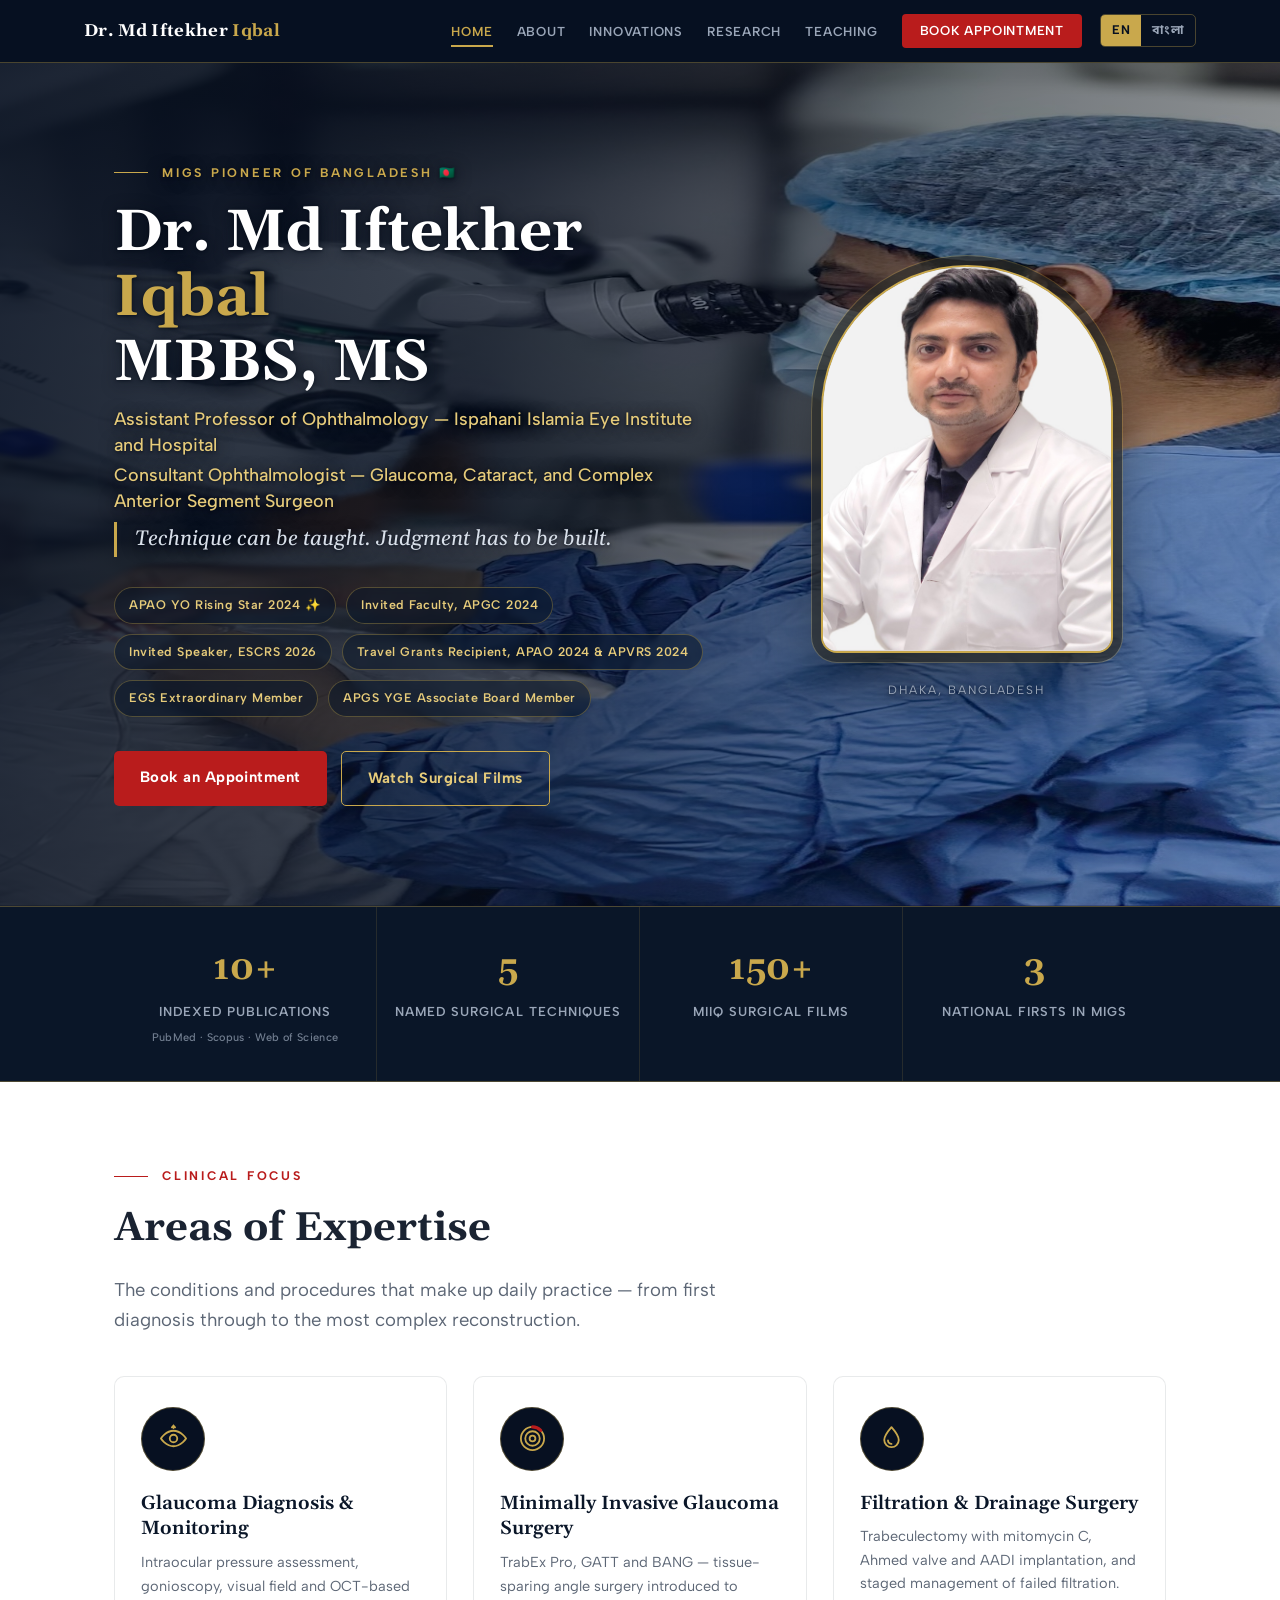
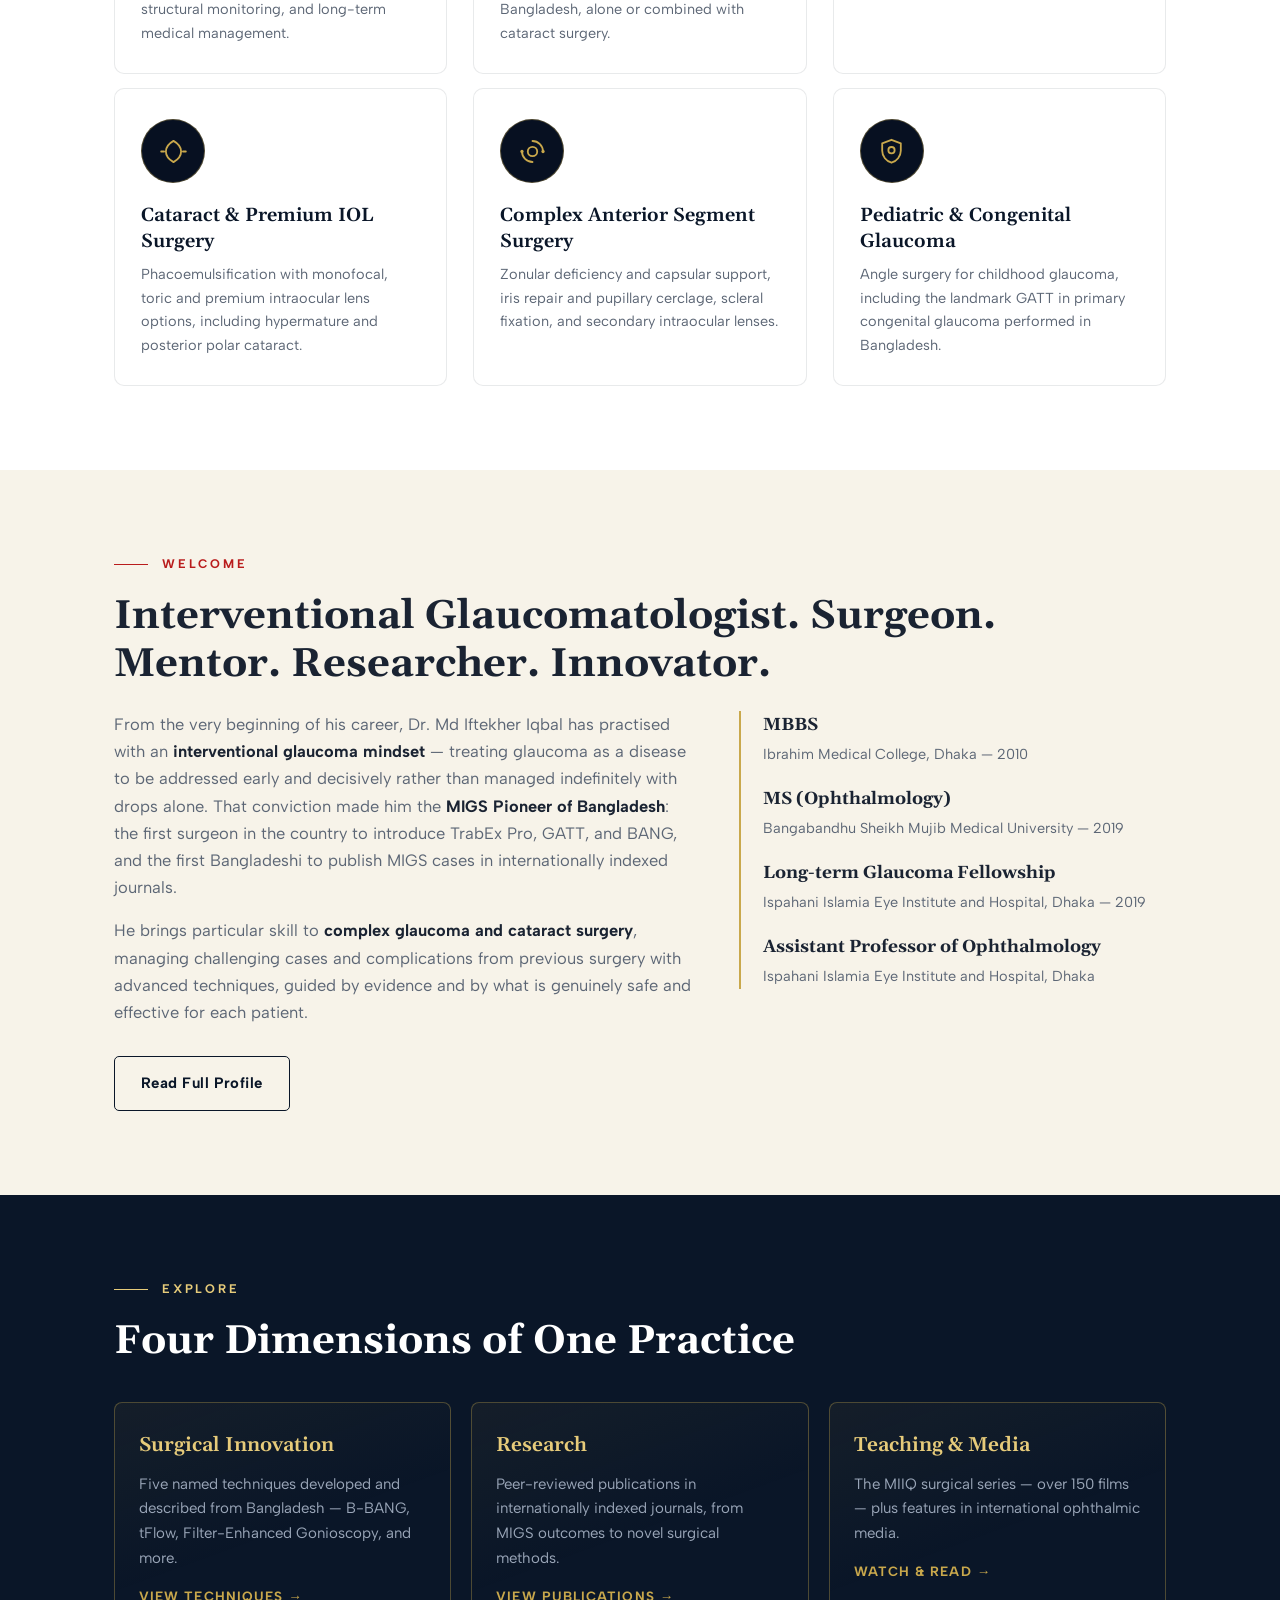
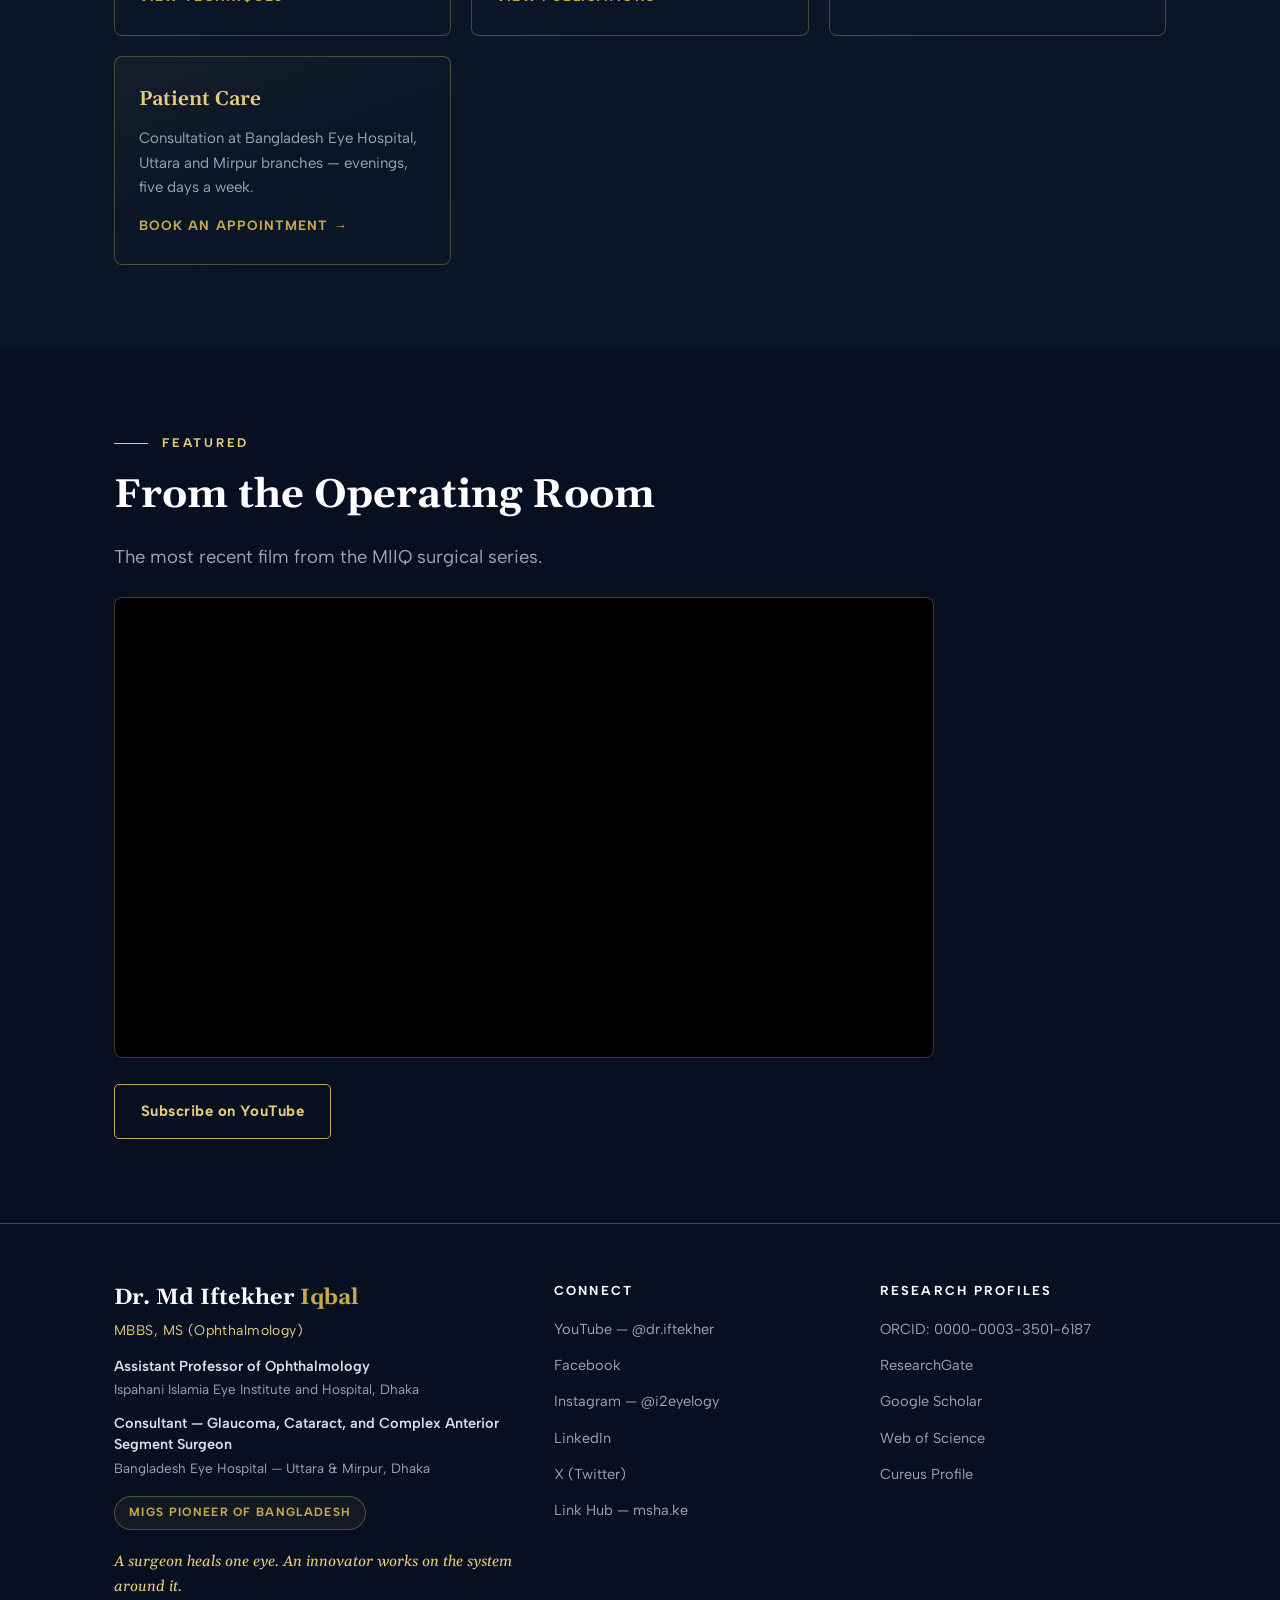
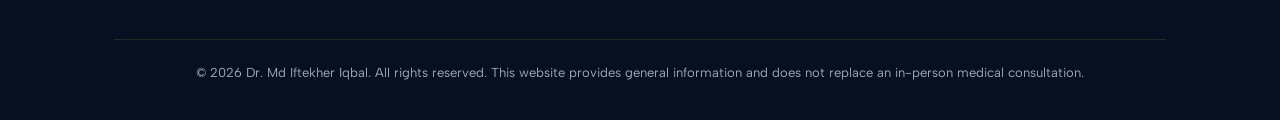
==== commit f176ec16: "Add files via upload" ====
--- a/index.html
+++ b/index.html
@@ -16,10 +16,10 @@
      (a phone number, a new award), change it in BOTH so the
      versions stay consistent.
      ============================================================ -->
-<title>Dr. Md Iftekher Iqbal | Glaucoma, Cataract & Complex Anterior Segment Surgeon | MIGS Pioneer of Bangladesh</title>
+<title>Dr. Md Iftekher Iqbal | Glaucoma, Cataract, and Complex Anterior Segment Surgeon | MIGS Pioneer of Bangladesh</title>
 <meta name="description" content="Official website of Dr. Md Iftekher Iqbal, MBBS, MS — Assistant Professor of Ophthalmology and Consultant Ophthalmologist in Dhaka. MIGS Pioneer of Bangladesh.">
 <meta name="author" content="Dr. Md Iftekher Iqbal">
-<meta property="og:title" content="Dr. Md Iftekher Iqbal | Glaucoma, Cataract & Complex Anterior Segment Surgeon | MIGS Pioneer of Bangladesh">
+<meta property="og:title" content="Dr. Md Iftekher Iqbal | Glaucoma, Cataract, and Complex Anterior Segment Surgeon | MIGS Pioneer of Bangladesh">
 <meta property="og:description" content="Official website of Dr. Md Iftekher Iqbal, MBBS, MS — Assistant Professor of Ophthalmology and Consultant Ophthalmologist in Dhaka. MIGS Pioneer of Bangladesh.">
 <meta property="og:type" content="profile">
 <link rel="alternate" hreflang="en" href="https://driftekheriqbal.com/index.html">
@@ -62,7 +62,7 @@
       <p class="eyebrow">MIGS Pioneer of Bangladesh &#127463;&#127465;</p>
       <h1>Dr. Md Iftekher <em>Iqbal</em><br>MBBS, MS</h1>
       <p class="hero-role">Assistant Professor of Ophthalmology — Ispahani Islamia Eye Institute and Hospital</p>
-      <p class="hero-role">Consultant Ophthalmologist — Glaucoma, Cataract &amp; Complex Anterior Segment Surgeon</p>
+      <p class="hero-role">Consultant Ophthalmologist — Glaucoma, Cataract, and Complex Anterior Segment Surgeon</p>
       <p class="hero-line">Technique can be taught. Judgment has to be built.</p>
       <div class="badges">
         <span class="badge">APAO YO Rising Star 2024 &#10024;</span>
@@ -70,7 +70,7 @@
         <span class="badge">Invited Speaker, ESCRS 2026</span>
         <span class="badge">Travel Grants Recipient, APAO 2024 &amp; APVRS 2024</span>
         <span class="badge">EGS Extraordinary Member</span>
-        <span class="badge">APGS YGE Associate Board</span>
+        <span class="badge">APGS YGE Associate Board Member</span>
       </div>
       <div class="cta-row">
         <a class="btn btn--red" href="appointments.html">Book an Appointment</a>
@@ -79,7 +79,7 @@
     </div>
     <div>
       <!-- EDIT HERE: replace photo.jpg in the main folder with your portrait -->
-      <figure class="portrait">
+      <figure class="portrait portrait--arch">
         <img src="photo.jpg" alt="Portrait of Dr. Md Iftekher Iqbal"
              onerror="this.style.display='none';this.nextElementSibling.style.display='block'">
         <div class="portrait-fallback" style="display:none">II</div>
@@ -92,12 +92,82 @@
 <!-- ================= STATS ================= -->
 <section class="stats">
   <div class="wrap stats-grid">
-    <div class="stat"><b>10</b><span>PubMed-Indexed Publications</span></div>
+    <div class="stat"><b>10+</b><span>Indexed Publications<small>PubMed &middot; Scopus &middot; Web of Science</small></span></div>
     <div class="stat"><b>5</b><span>Named Surgical Techniques</span></div>
     <div class="stat"><b>150+</b><span>MIIQ Surgical Films</span></div>
     <div class="stat"><b>3</b><span>National Firsts in MIGS</span></div>
   </div>
 </section>
+
+<!-- ================= AREAS OF EXPERTISE ================= -->
+<!-- EDIT HERE: to change a card, edit its <h3> title and <p> text.
+     The icons are drawn in code; leave the <svg> blocks alone
+     unless you want a different symbol. Mirror changes in the
+     other language file. -->
+<section class="section section--white">
+  <div class="wrap">
+    <p class="eyebrow eyebrow--red">Clinical Focus</p>
+    <h2>Areas of Expertise</h2>
+    <p class="lede">The conditions and procedures that make up daily practice — from first diagnosis through to the most complex reconstruction.</p>
+    <div class="expertise-grid">
+      <article class="expertise">
+        <span class="expertise-icon"><svg viewBox="0 0 24 24" fill="none" stroke="currentColor" stroke-width="1.5" stroke-linecap="round" stroke-linejoin="round" aria-hidden="true">
+  <path d="M1.6 12S5.6 5.6 12 5.6 22.4 12 22.4 12 18.4 18.4 12 18.4 1.6 12 1.6 12z"/>
+  <circle cx="12" cy="12" r="3.1"/>
+  <path d="M12 3.4V1.4M12 1.4 10.7 2.8M12 1.4l1.3 1.4"/>
+</svg></span>
+        <h3>Glaucoma Diagnosis &amp; Monitoring</h3>
+        <p>Intraocular pressure assessment, gonioscopy, visual field and OCT-based structural monitoring, and long-term medical management.</p>
+      </article>
+      <article class="expertise">
+        <span class="expertise-icon"><svg viewBox="0 0 24 24" fill="none" stroke="currentColor" stroke-width="1.5" stroke-linecap="round" aria-hidden="true">
+  <circle cx="12" cy="12" r="9.6"/>
+  <circle cx="12" cy="12" r="6"/>
+  <circle cx="12" cy="12" r="2.4"/>
+  <path d="M12 2.4A9.6 9.6 0 0 1 18.8 5.2" stroke="#B91C1C" stroke-width="2.6"/>
+</svg></span>
+        <h3>Minimally Invasive Glaucoma Surgery</h3>
+        <p>TrabEx Pro, GATT and BANG — tissue-sparing angle surgery introduced to Bangladesh, alone or combined with cataract surgery.</p>
+      </article>
+      <article class="expertise">
+        <span class="expertise-icon"><svg viewBox="0 0 24 24" fill="none" stroke="currentColor" stroke-width="1.5" stroke-linecap="round" stroke-linejoin="round" aria-hidden="true">
+  <path d="M12 2.6s6 6.9 6 10.6a6 6 0 0 1-12 0C6 9.5 12 2.6 12 2.6z"/>
+  <path d="M9.1 13.6a2.9 2.9 0 0 0 2.9 2.9"/>
+</svg></span>
+        <h3>Filtration &amp; Drainage Surgery</h3>
+        <p>Trabeculectomy with mitomycin C, Ahmed valve and AADI implantation, and staged management of failed filtration.</p>
+      </article>
+      <article class="expertise">
+        <span class="expertise-icon"><svg viewBox="0 0 24 24" fill="none" stroke="currentColor" stroke-width="1.5" stroke-linecap="round" stroke-linejoin="round" aria-hidden="true">
+  <path d="M12 3.2c4.2 2.4 6.3 5.2 6.3 8.8S16.2 18.4 12 20.8c-4.2-2.4-6.3-5.2-6.3-8.8S7.8 5.6 12 3.2z"/>
+  <path d="M1.8 12h2.4M19.8 12h2.4"/>
+</svg></span>
+        <h3>Cataract &amp; Premium IOL Surgery</h3>
+        <p>Phacoemulsification with monofocal, toric and premium intraocular lens options, including hypermature and posterior polar cataract.</p>
+      </article>
+      <article class="expertise">
+        <span class="expertise-icon"><svg viewBox="0 0 24 24" fill="none" stroke="currentColor" stroke-width="1.5" stroke-linecap="round" aria-hidden="true">
+  <circle cx="12" cy="12" r="3.9"/>
+  <path d="M12 3.3a8.7 8.7 0 0 1 8.7 8.7"/>
+  <path d="M12 20.7A8.7 8.7 0 0 1 3.3 12"/>
+  <circle cx="20.7" cy="12" r="1.35" fill="currentColor" stroke="none"/>
+  <circle cx="3.3" cy="12" r="1.35" fill="currentColor" stroke="none"/>
+</svg></span>
+        <h3>Complex Anterior Segment Surgery</h3>
+        <p>Zonular deficiency and capsular support, iris repair and pupillary cerclage, scleral fixation, and secondary intraocular lenses.</p>
+      </article>
+      <article class="expertise">
+        <span class="expertise-icon"><svg viewBox="0 0 24 24" fill="none" stroke="currentColor" stroke-width="1.5" stroke-linecap="round" stroke-linejoin="round" aria-hidden="true">
+  <path d="M12 2.3 4.3 5.2v6.2c0 4.6 3.3 8.6 7.7 9.9 4.4-1.3 7.7-5.3 7.7-9.9V5.2L12 2.3z"/>
+  <circle cx="12" cy="10.9" r="2.6"/>
+</svg></span>
+        <h3>Pediatric &amp; Congenital Glaucoma</h3>
+        <p>Angle surgery for childhood glaucoma, including the landmark GATT in primary congenital glaucoma performed in Bangladesh.</p>
+      </article>
+    </div>
+  </div>
+</section>
+
 
 <!-- ================= INTRODUCTION ================= -->
 <section class="section section--cream">
@@ -183,7 +253,12 @@
     <div class="foot-grid">
       <div>
         <p class="foot-name">Dr. Md Iftekher <span>Iqbal</span></p>
-        <p class="foot-tag">Assistant Professor of Ophthalmology, Ispahani Islamia Eye Institute and Hospital &middot; Consultant &mdash; Glaucoma, Cataract &amp; Complex Anterior Segment Surgery &middot; MIGS Pioneer of Bangladesh</p>
+        <p class="foot-degree">MBBS, MS (Ophthalmology)</p>
+        <p class="foot-role">Assistant Professor of Ophthalmology</p>
+        <p class="foot-org">Ispahani Islamia Eye Institute and Hospital, Dhaka</p>
+        <p class="foot-role">Consultant — Glaucoma, Cataract, and Complex Anterior Segment Surgeon</p>
+        <p class="foot-org">Bangladesh Eye Hospital — Uttara &amp; Mirpur, Dhaka</p>
+        <p class="foot-pioneer">MIGS Pioneer of Bangladesh</p>
         <p class="foot-line">A surgeon heals one eye. An innovator works on the system around it.</p>
       </div>
       <div>
--- a/css/style.css
+++ b/css/style.css
@@ -318,3 +318,237 @@
 }
 .topic-list li::before{content:"\2014";color:var(--gold);margin-right:11px}
 .bn-page .topic-list li{line-height:1.75}
+
+
+/* ============================================================
+   MOBILE NAVIGATION FIX
+   The dropdown link rule was stripping the horizontal padding
+   from the red "Book Appointment" button, squashing it.
+   ============================================================ */
+@media(max-width:920px){
+  .nav-links a{display:block;padding:13px 20px;font-size:14px}
+  .nav-links li{width:100%;text-align:center}
+  .nav-links a.nav-cta{
+    display:inline-block;width:auto;
+    margin:14px auto 6px;padding:12px 30px;border-radius:5px;
+  }
+}
+@media(max-width:480px){
+  .nav-inner{gap:10px;padding:12px 16px}
+  .nav-name{font-size:15px}
+  .lang-switch a{padding:6px 9px;font-size:11.5px}
+  .nav-toggle{padding:5px 10px;font-size:20px}
+}
+
+/* ============================================================
+   FOOTER IDENTITY BLOCK — one line per element
+   ============================================================ */
+.foot-degree{font-size:14px;color:var(--gold-soft);margin-top:3px;letter-spacing:.03em}
+.foot-role{font-size:14.5px;color:#D9E0EA;margin-top:14px;font-weight:600;line-height:1.45}
+.foot-org{font-size:13.5px;color:var(--muted-dark);margin-top:3px;line-height:1.45}
+.foot-pioneer{
+  display:inline-block;margin-top:18px;font-size:12px;font-weight:700;
+  letter-spacing:.11em;text-transform:uppercase;color:var(--gold);
+  border:1px solid var(--line-gold);padding:6px 14px;border-radius:999px;
+  background:rgba(201,168,76,.07);
+}
+.foot-line{margin-top:20px}
+.bn-page .foot-role,.bn-page .foot-org{line-height:1.7}
+.bn-page .foot-pioneer{letter-spacing:.02em;text-transform:none}
+
+/* Stat sub-label (indexing sources) */
+.stat span small{
+  display:block;margin-top:5px;font-size:11px;font-weight:500;
+  letter-spacing:.03em;text-transform:none;color:rgba(154,166,184,.72);
+}
+
+/* ============================================================
+   HEADER PHOTO CONTROLS
+   Add these to a page's <header> tag to place a photograph well.
+
+   FOCAL POINT — which part of the photo stays visible when the
+   image is cropped to fill the header. Default is centre.
+     <header class="hero hero--page hero--about focus-right">
+
+   OVERLAY STRENGTH — how much dark veil sits over the photo so
+   the text stays readable. Default suits most photographs.
+     <header class="hero hero--page hero--about veil-strong">
+
+   The two can be combined:
+     <header class="hero hero--page hero--about focus-right veil-strong">
+   ============================================================ */
+.focus-left       {background-position:left center}
+.focus-right      {background-position:right center}
+.focus-top        {background-position:center top}
+.focus-bottom     {background-position:center bottom}
+.focus-top-left   {background-position:left top}
+.focus-top-right  {background-position:right top}
+
+.veil-strong::before{
+  background:linear-gradient(100deg, rgba(7,16,33,.97) 38%, rgba(7,16,33,.82) 74%, rgba(7,16,33,.68));
+}
+.veil-soft::before{
+  background:linear-gradient(100deg, rgba(7,16,33,.88) 30%, rgba(7,16,33,.52) 70%, rgba(7,16,33,.34));
+}
+
+/* On phones the header is narrow and text spans the full width,
+   so a top-to-bottom veil reads far better than a side one. */
+@media(max-width:700px){
+  .hero::before{
+    background:linear-gradient(180deg, rgba(7,16,33,.80), rgba(7,16,33,.90) 45%, rgba(7,16,33,.96));
+  }
+  .hero--home{min-height:auto;padding:70px 0 64px}
+  .hero--page{min-height:auto;padding:64px 0 52px}
+}
+
+
+/* ============================================================
+   NAV CTA — DEFINITIVE FIX
+   In the screenshot the button's label wrapped onto two lines
+   ("BOOK" / "APPOINTMENT") and the red background broke across
+   them, because an inline <a> cannot hold padding on a wrap.
+   inline-block + nowrap makes the button a solid, unbreakable
+   pill at every width, including Chrome's "Desktop site" mode
+   on a phone (which is why the 920px breakpoint never fired).
+   ============================================================ */
+.nav-links a.nav-cta{
+  display:inline-block !important;
+  white-space:nowrap;
+  line-height:1.2;
+}
+.nav-name{white-space:nowrap}
+
+/* Narrow desktop / desktop-site-on-phone: tighten before it breaks */
+@media(max-width:1100px){
+  .nav-inner{gap:12px}
+  .nav-links{gap:15px}
+  .nav-links a{font-size:12px;letter-spacing:.04em}
+  .nav-links a.nav-cta{padding:8px 14px}
+  .nav-name{font-size:15.5px}
+}
+@media(max-width:1000px){
+  .nav-links{gap:11px}
+  .nav-links a{font-size:11.5px;letter-spacing:.02em}
+}
+
+/* ============================================================
+   HERO PHOTOGRAPHS — let the image breathe
+   The old veil sat at 93% opacity over the left two-thirds,
+   which is why the operating-microscope photo read as muddy.
+   Now: a lighter, longer gradient so the photograph stays
+   vivid, with a text-shadow carrying legibility instead.
+   ============================================================ */
+.hero::before{
+  background:linear-gradient(100deg,
+    rgba(7,16,33,.90) 0%,
+    rgba(7,16,33,.74) 38%,
+    rgba(7,16,33,.40) 70%,
+    rgba(7,16,33,.20) 100%);
+}
+.hero .eyebrow,
+.hero h1,
+.hero .hero-role,
+.hero .hero-role-bn,
+.hero .hero-line,
+.hero .hero-sub,
+.hero .portrait-caption{
+  text-shadow:0 2px 16px rgba(4,10,22,.85), 0 1px 3px rgba(4,10,22,.6);
+}
+.hero .badge{backdrop-filter:blur(3px)}
+
+/* veil utilities re-stated so they still win over the new default */
+.veil-strong::before{
+  background:linear-gradient(100deg, rgba(7,16,33,.97) 38%, rgba(7,16,33,.84) 74%, rgba(7,16,33,.7)) !important;
+}
+.veil-soft::before{
+  background:linear-gradient(100deg, rgba(7,16,33,.78) 0%, rgba(7,16,33,.52) 45%, rgba(7,16,33,.22) 80%, rgba(7,16,33,.1) 100%) !important;
+}
+
+/* Phones: text spans the full width, so the veil runs top-to-bottom.
+   Kept light at the top so the photograph is actually visible. */
+@media(max-width:700px){
+  .hero::before{
+    background:linear-gradient(180deg,
+      rgba(7,16,33,.42) 0%,
+      rgba(7,16,33,.68) 30%,
+      rgba(7,16,33,.86) 62%,
+      rgba(7,16,33,.93) 100%);
+  }
+  .hero--home{min-height:auto;padding:64px 0 60px}
+  .hero--page{min-height:auto;padding:58px 0 48px}
+}
+
+
+/* ============================================================
+   AREAS OF EXPERTISE
+   A bright section — the one place the site goes fully white,
+   giving the page a lift between the navy bands.
+   ============================================================ */
+.section--white{background:var(--white)}
+.section--white .lede{color:var(--muted)}
+
+.expertise-grid{
+  display:grid;grid-template-columns:repeat(auto-fit,minmax(290px,1fr));
+  gap:14px 26px;margin-top:40px;
+}
+.expertise{
+  padding:30px 26px 28px;border-radius:10px;
+  background:var(--white);border:1px solid rgba(10,22,40,.09);
+  transition:transform .18s ease, box-shadow .18s ease, border-color .18s ease;
+}
+.expertise:hover{
+  transform:translateY(-3px);
+  border-color:var(--line-gold);
+  box-shadow:0 14px 38px rgba(10,22,40,.10);
+}
+.expertise-icon{
+  display:flex;align-items:center;justify-content:center;
+  width:64px;height:64px;border-radius:50%;
+  background:var(--navy-deep);color:var(--gold);
+  border:1px solid var(--line-gold);
+  margin-bottom:20px;
+}
+.expertise-icon svg{width:29px;height:29px}
+.expertise h3{
+  font-family:var(--display);font-size:19px;font-weight:600;
+  color:var(--navy);line-height:1.35;margin-bottom:9px;
+}
+.expertise p{font-size:14.5px;color:var(--muted);line-height:1.62}
+.bn-page .expertise h3{line-height:1.5}
+.bn-page .expertise p{line-height:1.8}
+
+/* ============================================================
+   PORTRAIT — arch frame
+   Replaces the circular cut-out. The arch sits on a warm cream
+   plate with concentric gold outlines, so the portrait reads as
+   a deliberately framed object rather than a floating circle.
+   ============================================================ */
+.portrait--arch{
+  width:min(288px,74vw);
+  aspect-ratio:3/4;
+  margin:0 auto;
+  padding:0;
+  border:none;
+  overflow:hidden;
+  border-radius:50% 50% 14px 14px / 37.5% 37.5% 14px 14px;
+  background:linear-gradient(168deg,#FBF8F0 0%,#EFE8D8 62%,#E4DBC6 100%);
+  display:flex;align-items:flex-end;justify-content:center;
+  box-shadow:
+    0 0 0 2px var(--gold),
+    0 0 0 11px rgba(7,16,33,.55),
+    0 0 0 12px rgba(201,168,76,.30),
+    0 26px 64px rgba(0,0,0,.48);
+}
+.portrait--arch img{
+  width:100%;height:100%;
+  object-fit:cover;object-position:center top;
+  border-radius:0;
+}
+.portrait--arch .portrait-fallback{
+  font-size:76px;color:var(--navy);opacity:.28;margin-bottom:26%;
+}
+.portrait-caption{margin-top:30px;letter-spacing:.16em;font-size:12px}
+@media(max-width:860px){
+  .portrait--arch{width:min(230px,58vw);margin-top:34px}
+  .portrait-caption{margin-top:22px}
+}
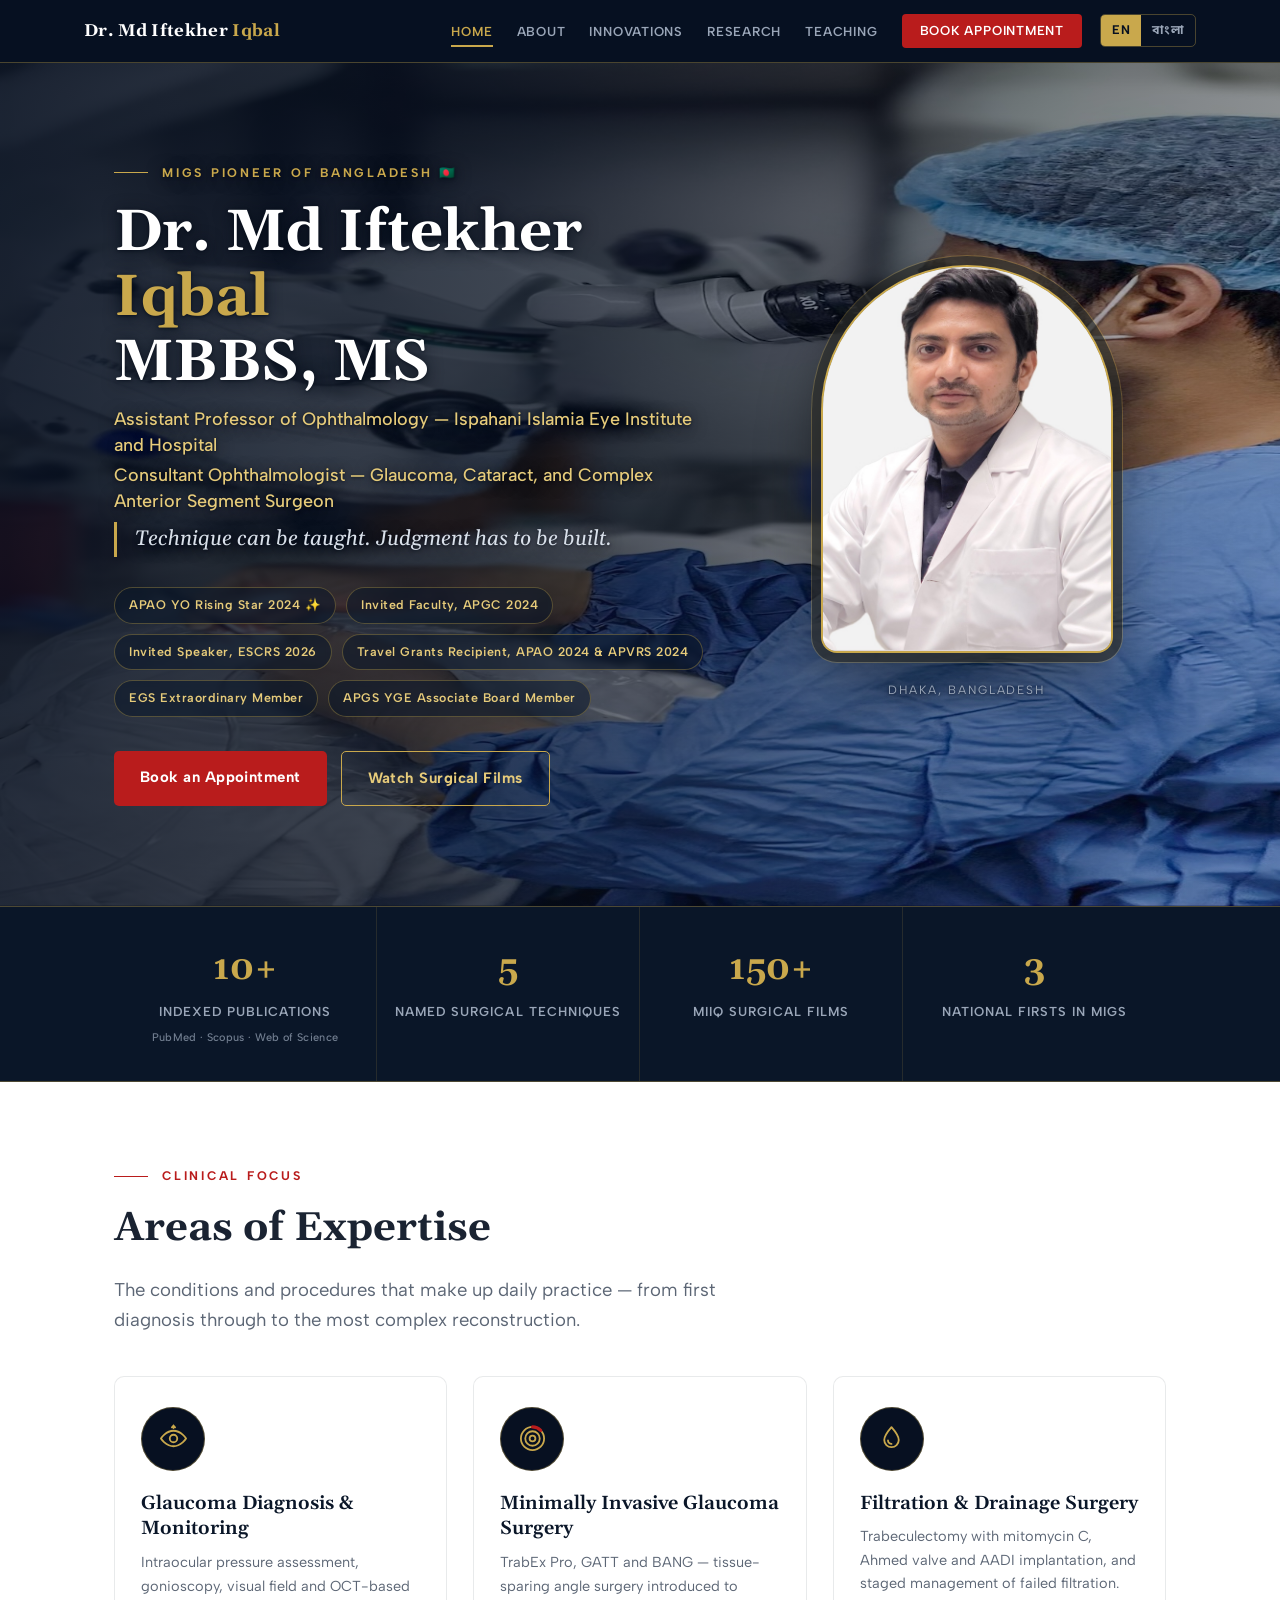
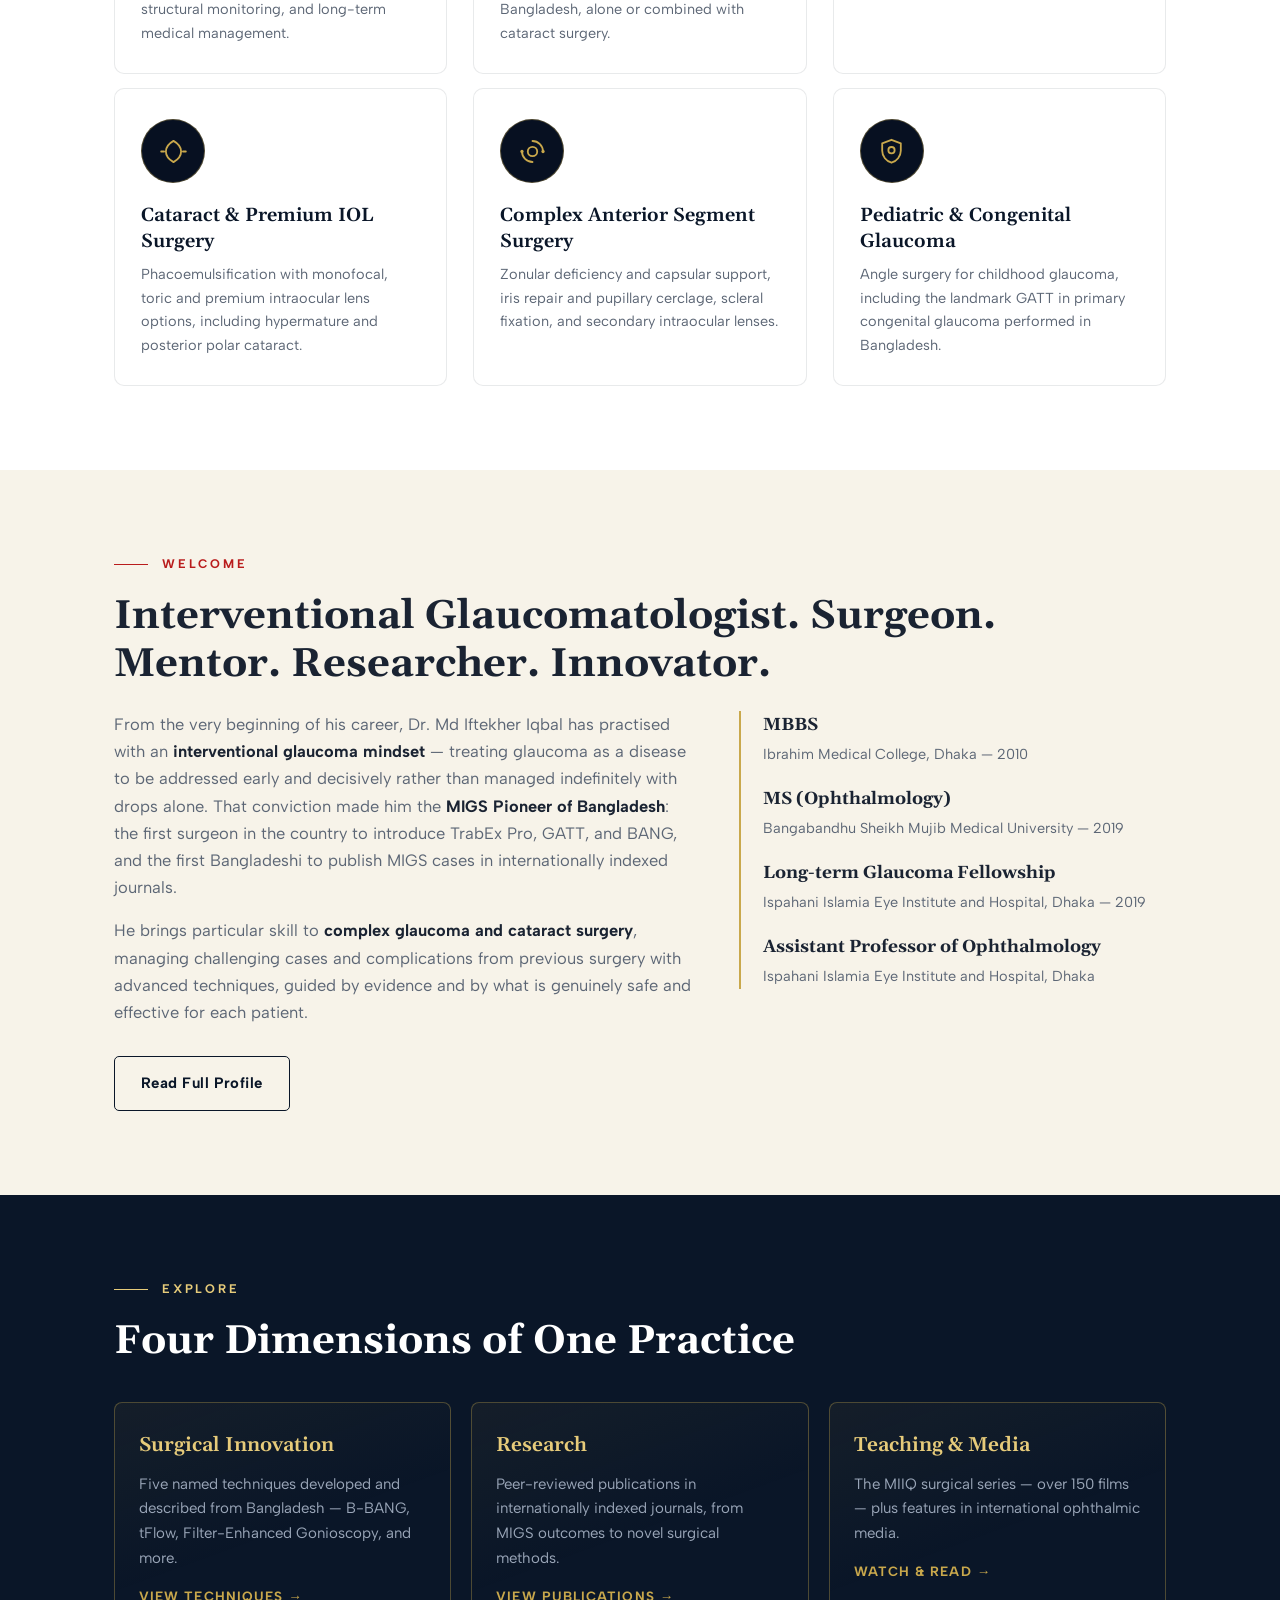
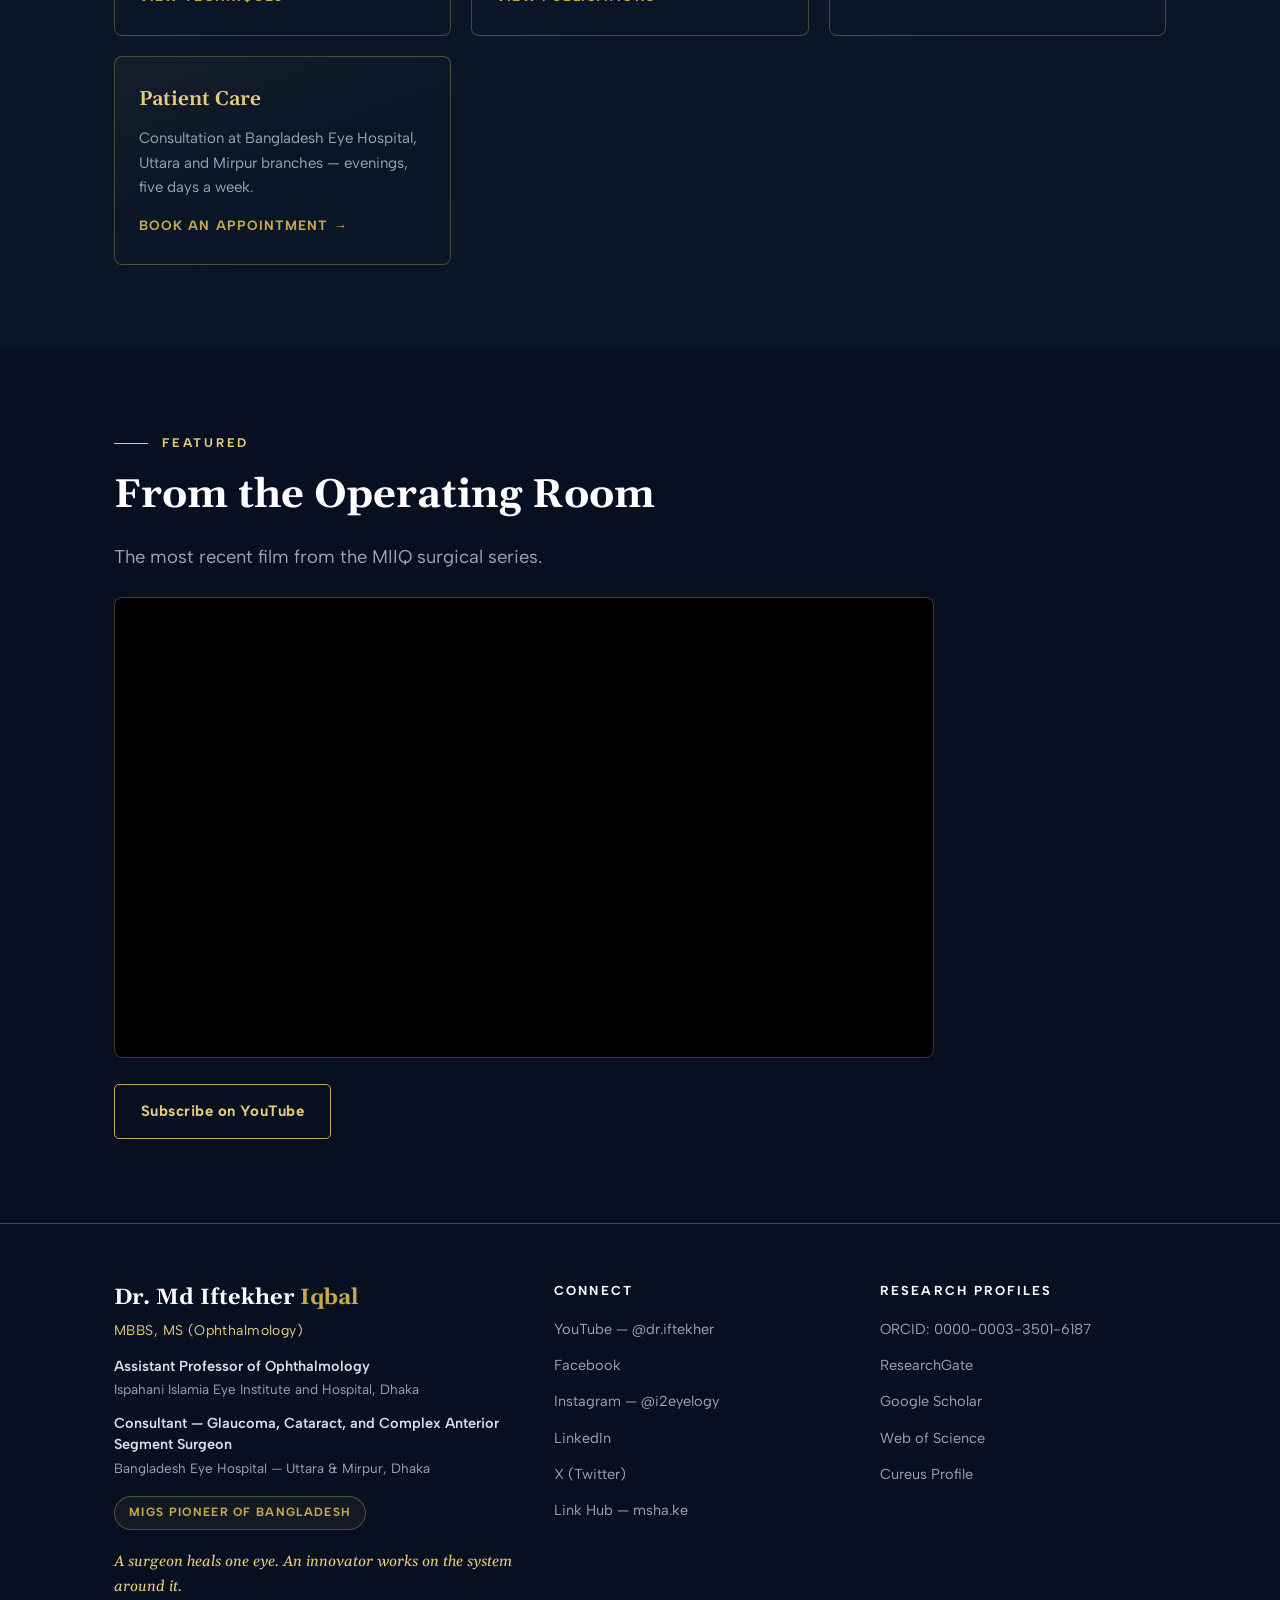
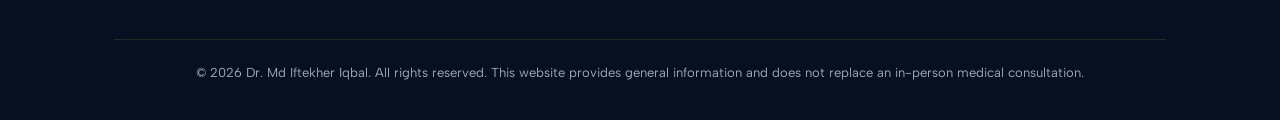
==== commit 964692a4: "Update index.html" ====
--- a/index.html
+++ b/index.html
@@ -56,7 +56,7 @@
 
 <!-- ================= HERO ================= -->
 <!-- EDIT HERE: HOME HERO — name, titles, tagline, badges -->
-<header class="hero hero--home">
+<header class="hero hero--home focus-left">
   <div class="wrap hero-grid">
     <div>
       <p class="eyebrow">MIGS Pioneer of Bangladesh &#127463;&#127465;</p>
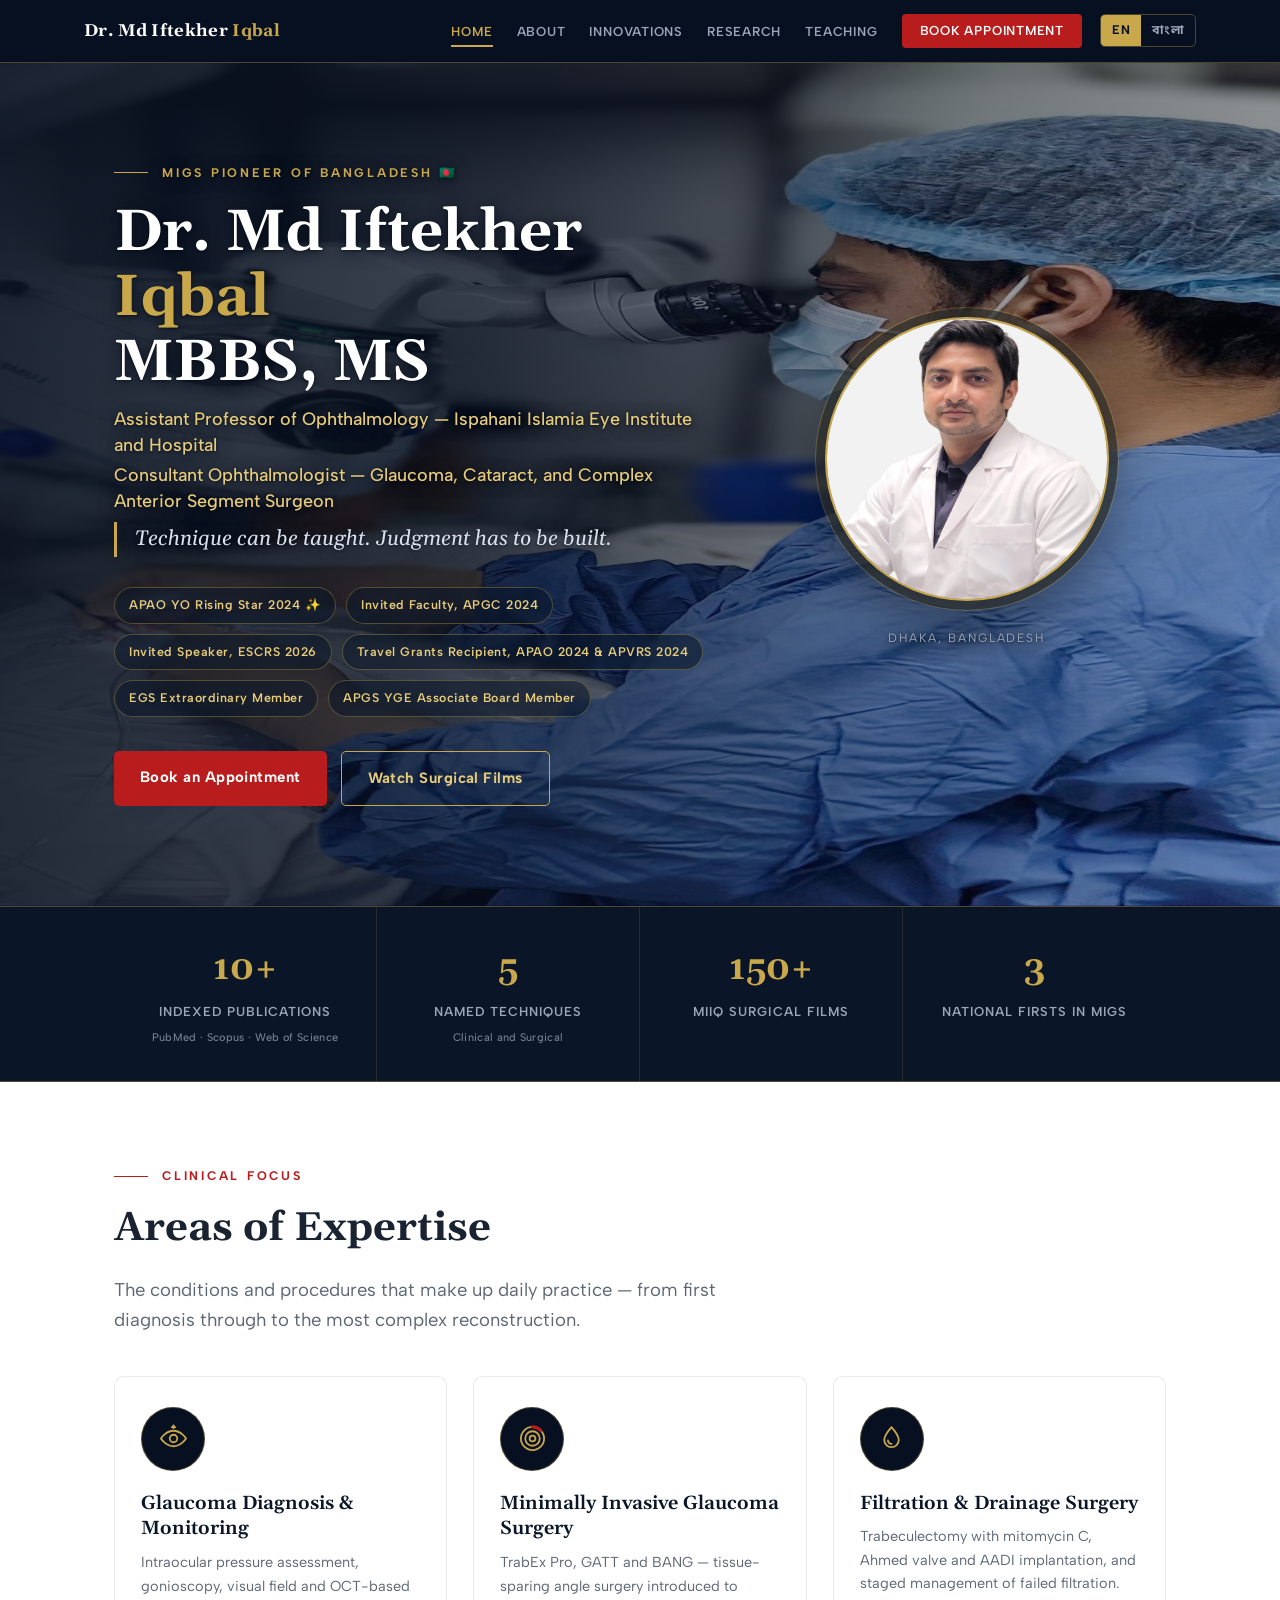
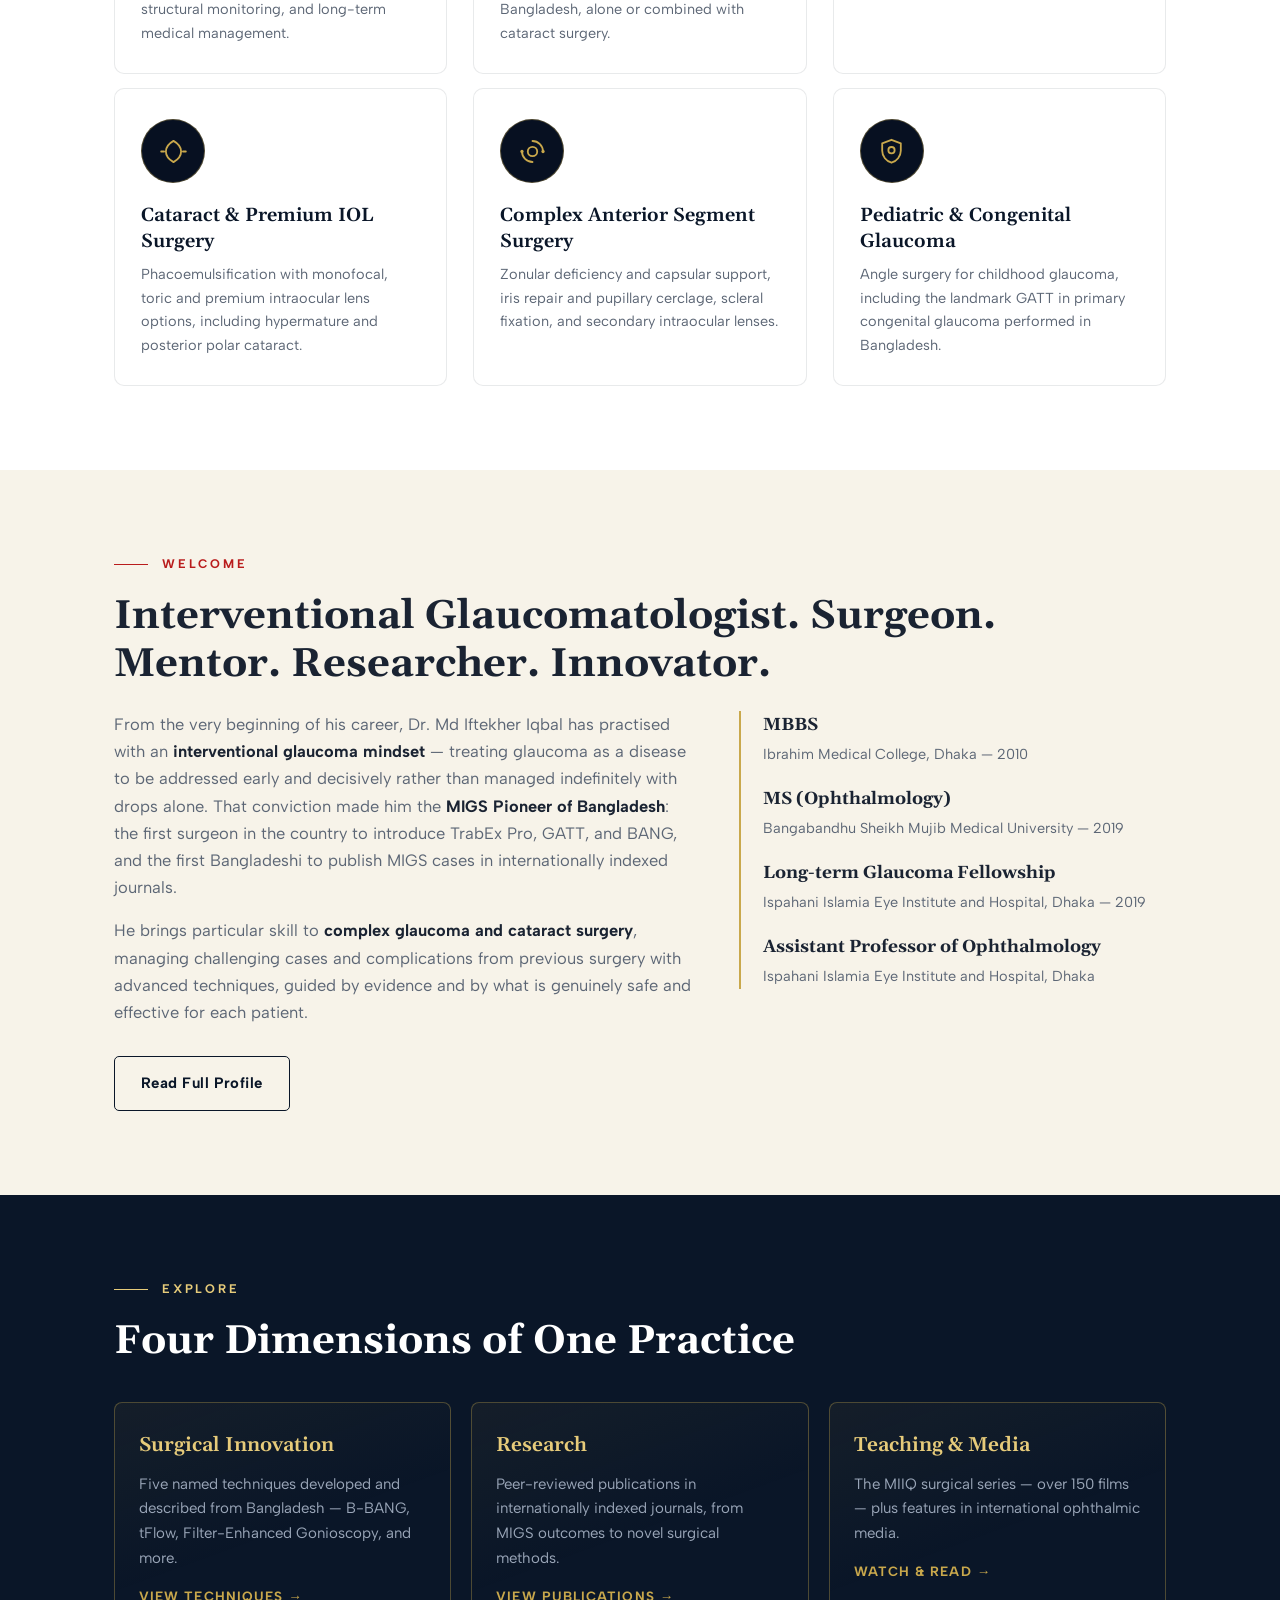
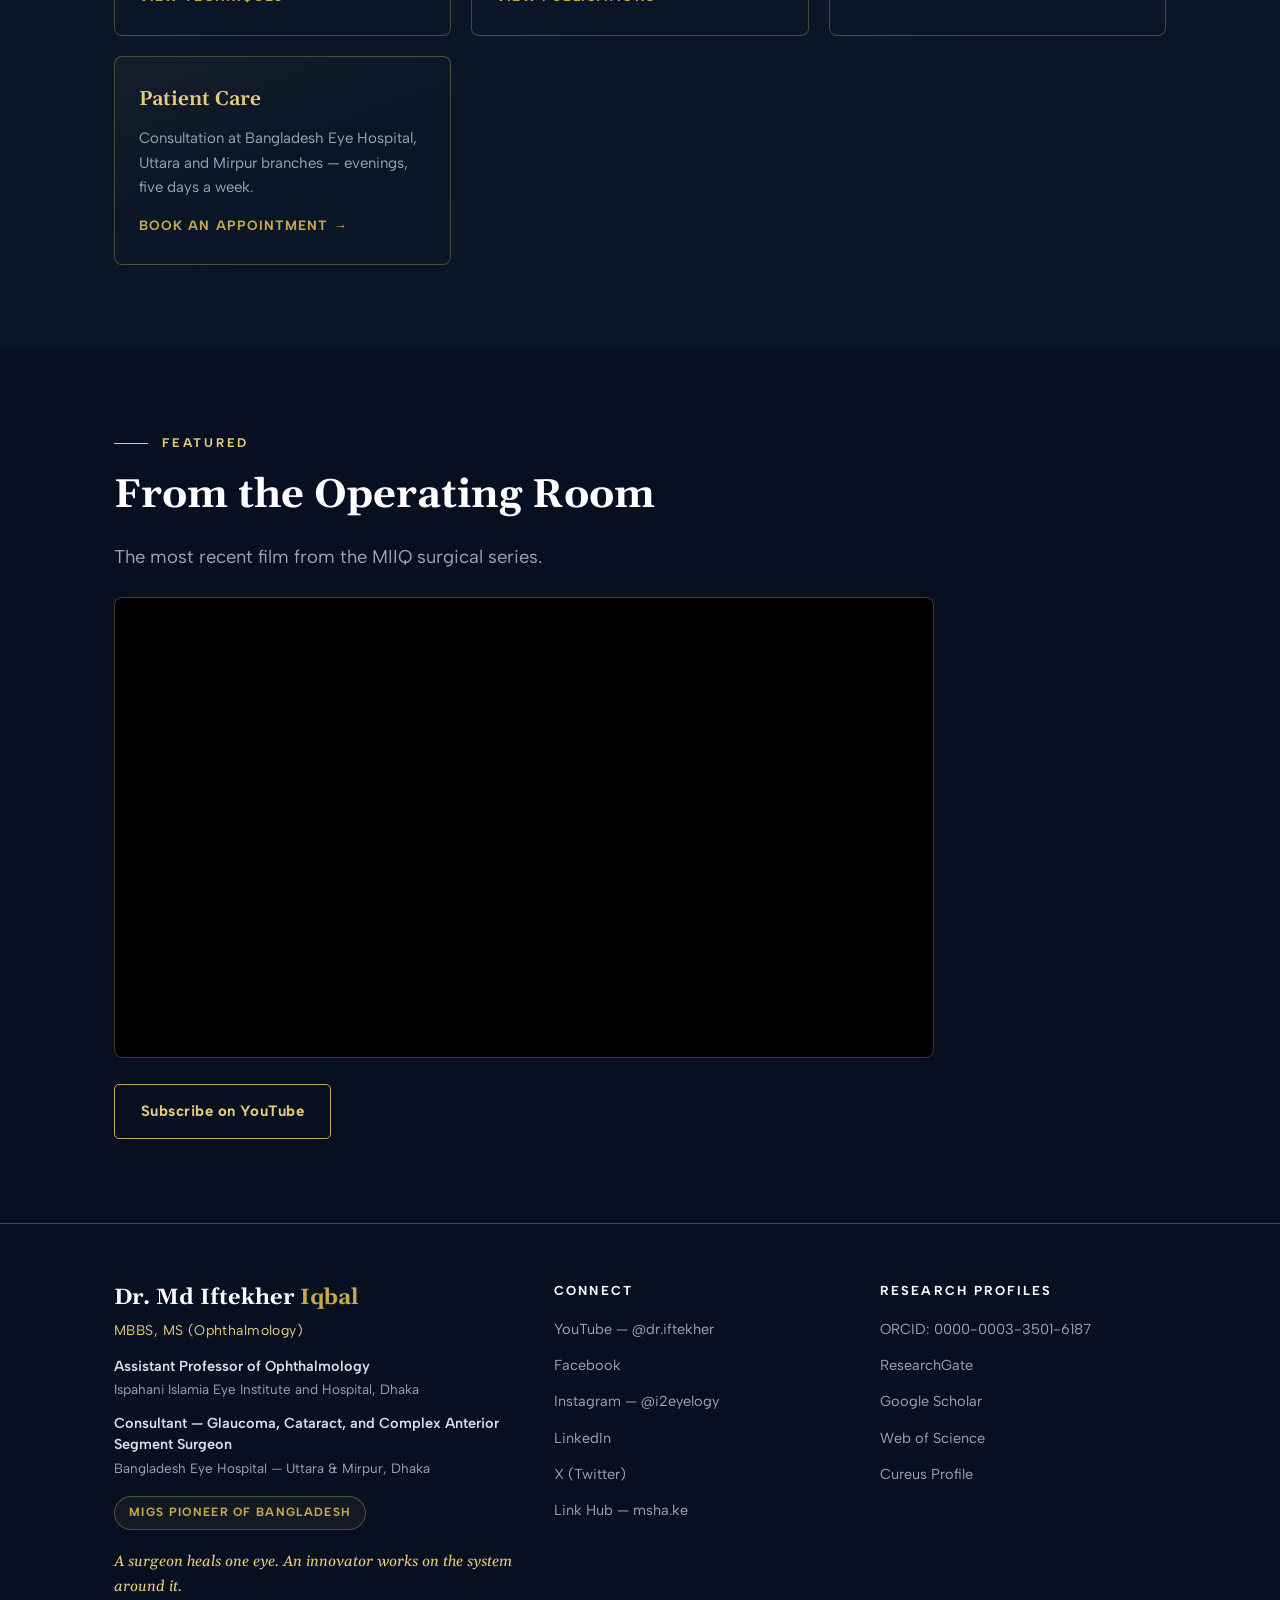
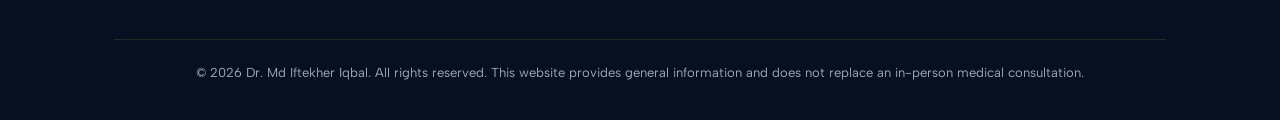
==== commit f26e7dd2: "Add files via upload" ====
--- a/index.html
+++ b/index.html
@@ -56,7 +56,7 @@
 
 <!-- ================= HERO ================= -->
 <!-- EDIT HERE: HOME HERO — name, titles, tagline, badges -->
-<header class="hero hero--home focus-left">
+<header class="hero hero--home">
   <div class="wrap hero-grid">
     <div>
       <p class="eyebrow">MIGS Pioneer of Bangladesh &#127463;&#127465;</p>
@@ -93,7 +93,7 @@
 <section class="stats">
   <div class="wrap stats-grid">
     <div class="stat"><b>10+</b><span>Indexed Publications<small>PubMed &middot; Scopus &middot; Web of Science</small></span></div>
-    <div class="stat"><b>5</b><span>Named Surgical Techniques</span></div>
+    <div class="stat"><b>5</b><span>Named Techniques<small>Clinical and Surgical</small></span></div>
     <div class="stat"><b>150+</b><span>MIIQ Surgical Films</span></div>
     <div class="stat"><b>3</b><span>National Firsts in MIGS</span></div>
   </div>
--- a/css/style.css
+++ b/css/style.css
@@ -524,13 +524,13 @@
    a deliberately framed object rather than a floating circle.
    ============================================================ */
 .portrait--arch{
-  width:min(288px,74vw);
-  aspect-ratio:3/4;
+  width:min(302px,76vw);
+  aspect-ratio:1/1;
   margin:0 auto;
   padding:0;
   border:none;
   overflow:hidden;
-  border-radius:50% 50% 14px 14px / 37.5% 37.5% 14px 14px;
+  border-radius:50% 50% 14px 14px;
   background:linear-gradient(168deg,#FBF8F0 0%,#EFE8D8 62%,#E4DBC6 100%);
   display:flex;align-items:flex-end;justify-content:center;
   box-shadow:
@@ -541,14 +541,51 @@
 }
 .portrait--arch img{
   width:100%;height:100%;
-  object-fit:cover;object-position:center top;
+  object-fit:cover;object-position:center;
   border-radius:0;
 }
 .portrait--arch .portrait-fallback{
-  font-size:76px;color:var(--navy);opacity:.28;margin-bottom:26%;
+  font-size:72px;color:var(--navy);opacity:.28;margin-bottom:16%;
 }
 .portrait-caption{margin-top:30px;letter-spacing:.16em;font-size:12px}
 @media(max-width:860px){
-  .portrait--arch{width:min(230px,58vw);margin-top:34px}
+  .portrait--arch{width:min(244px,62vw);margin-top:34px}
   .portrait-caption{margin-top:22px}
 }
+
+
+/* ============================================================
+   PORTRAIT — CIRCULAR (supersedes the arch above)
+   Note: the class in the HTML is still called portrait--arch.
+   Only this stylesheet changed, so no page edits are needed.
+   The cream plate, concentric gold rings and drop shadow from
+   the arch treatment are kept — this is a framed circle, not
+   the old floating cut-out.
+   ============================================================ */
+.portrait--arch{
+  width:min(280px,68vw);
+  aspect-ratio:1/1;
+  border-radius:50%;
+  padding:0;
+  border:none;
+  overflow:hidden;
+  margin:0 auto;
+  background:linear-gradient(168deg,#FBF8F0 0%,#EFE8D8 62%,#E4DBC6 100%);
+  display:flex;align-items:center;justify-content:center;
+  box-shadow:
+    0 0 0 2px var(--gold),
+    0 0 0 11px rgba(7,16,33,.55),
+    0 0 0 12px rgba(201,168,76,.30),
+    0 24px 58px rgba(0,0,0,.46);
+}
+.portrait--arch img{
+  width:100%;height:100%;
+  object-fit:cover;object-position:center center;
+  border-radius:50%;
+}
+.portrait--arch .portrait-fallback{
+  font-size:78px;color:var(--navy);opacity:.28;margin-bottom:0;
+}
+@media(max-width:860px){
+  .portrait--arch{width:min(220px,54vw);margin-top:34px}
+}
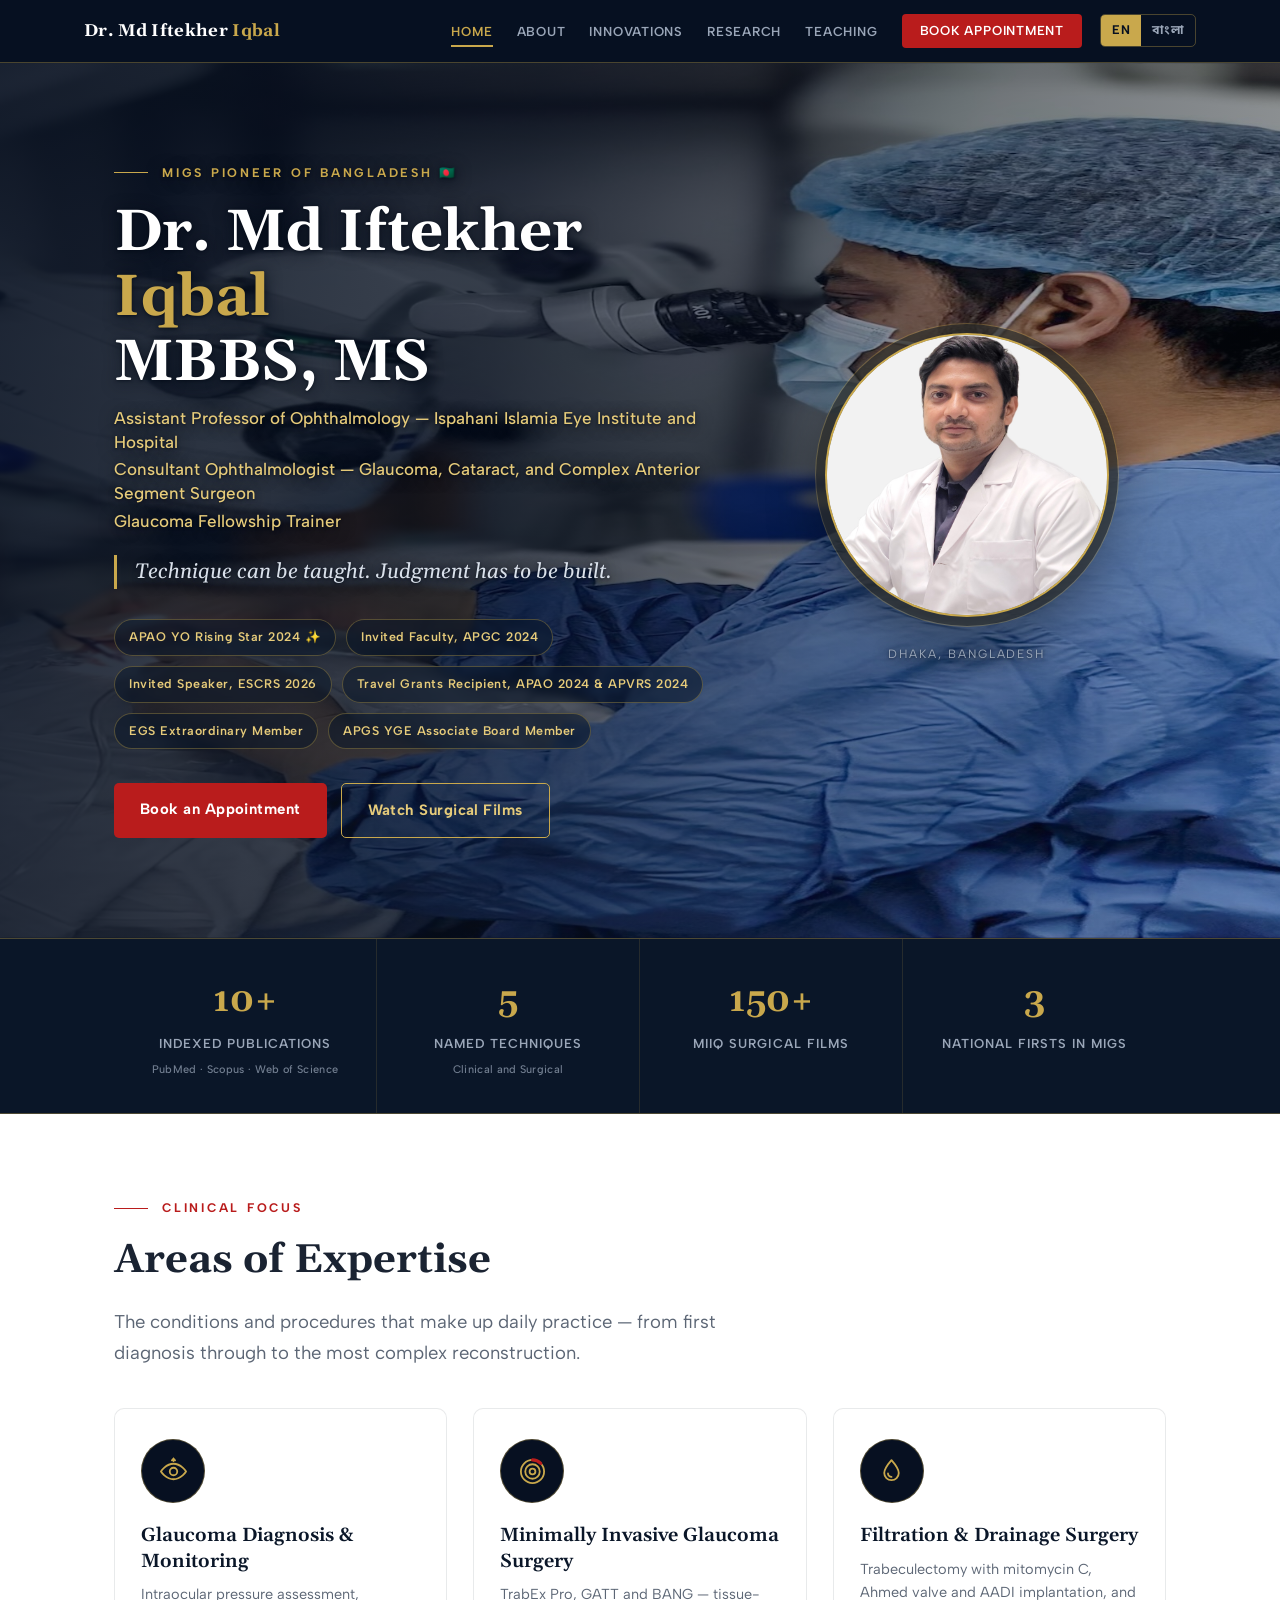
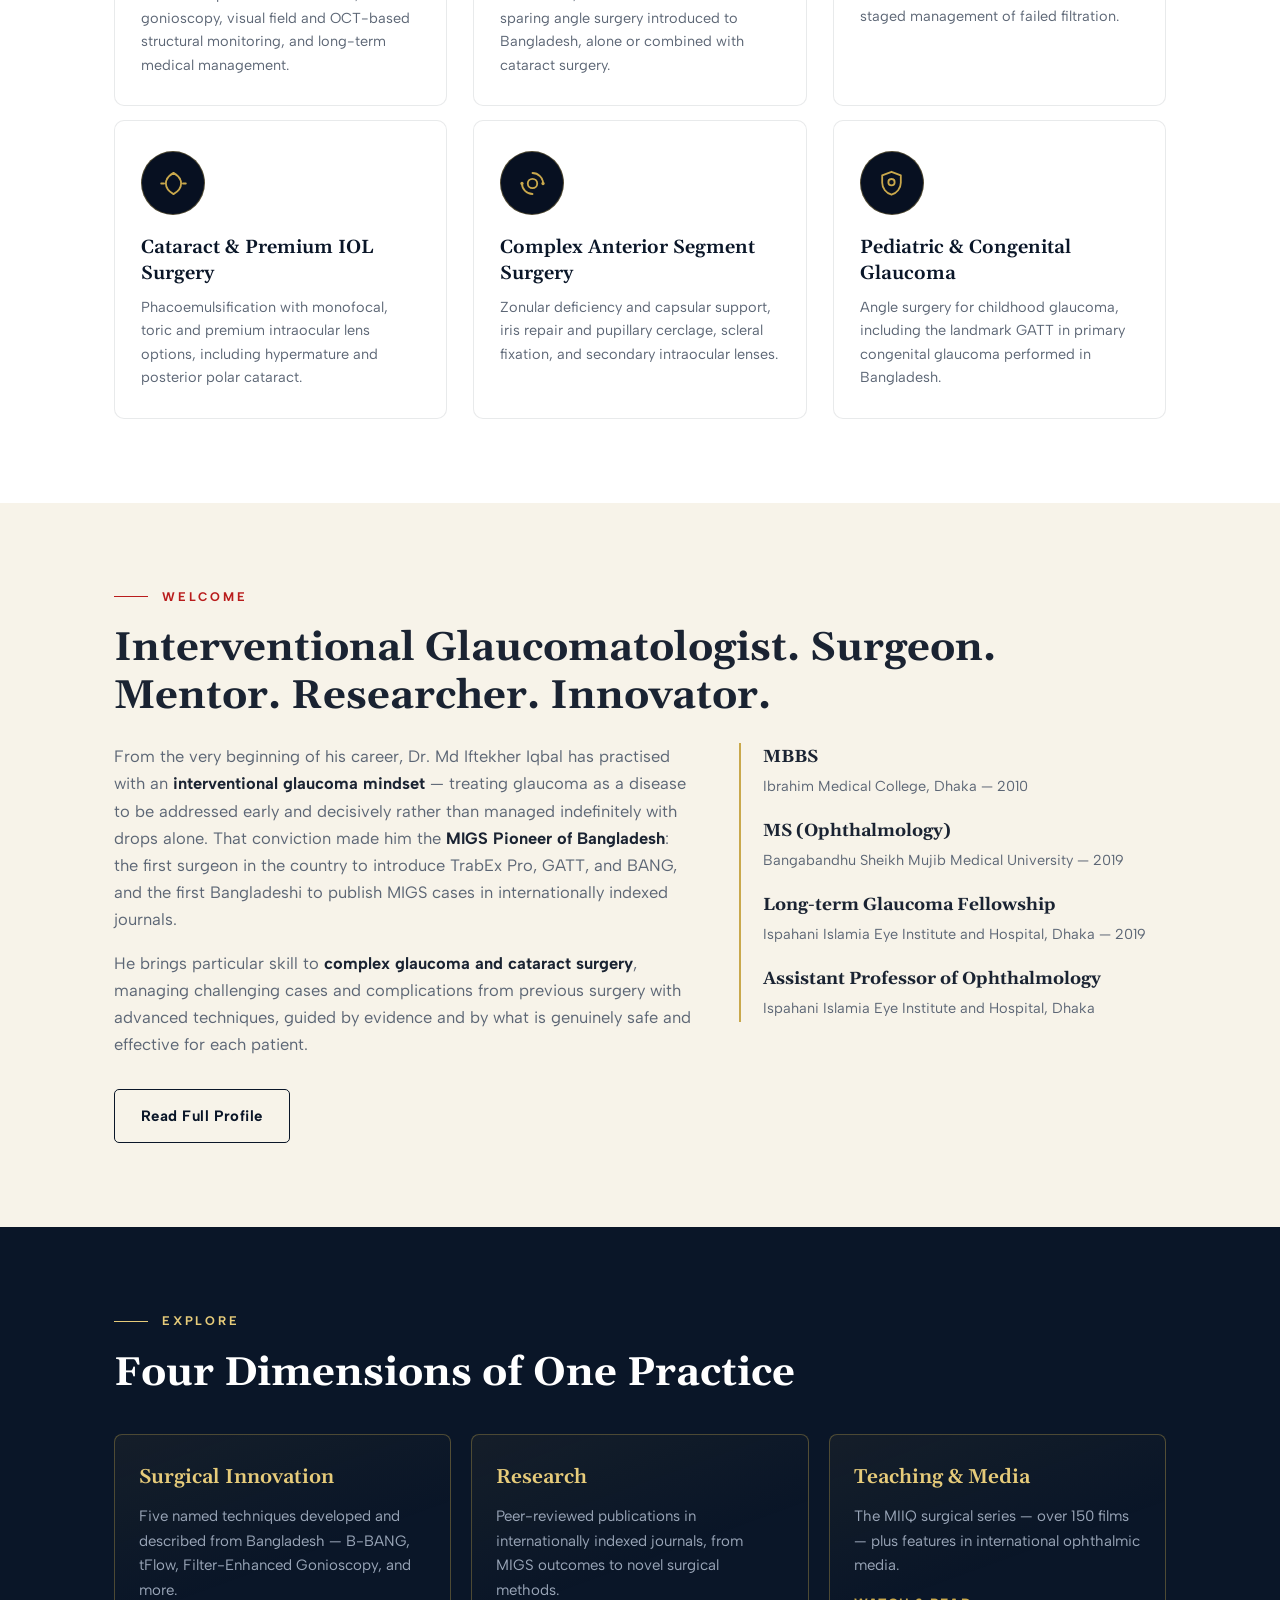
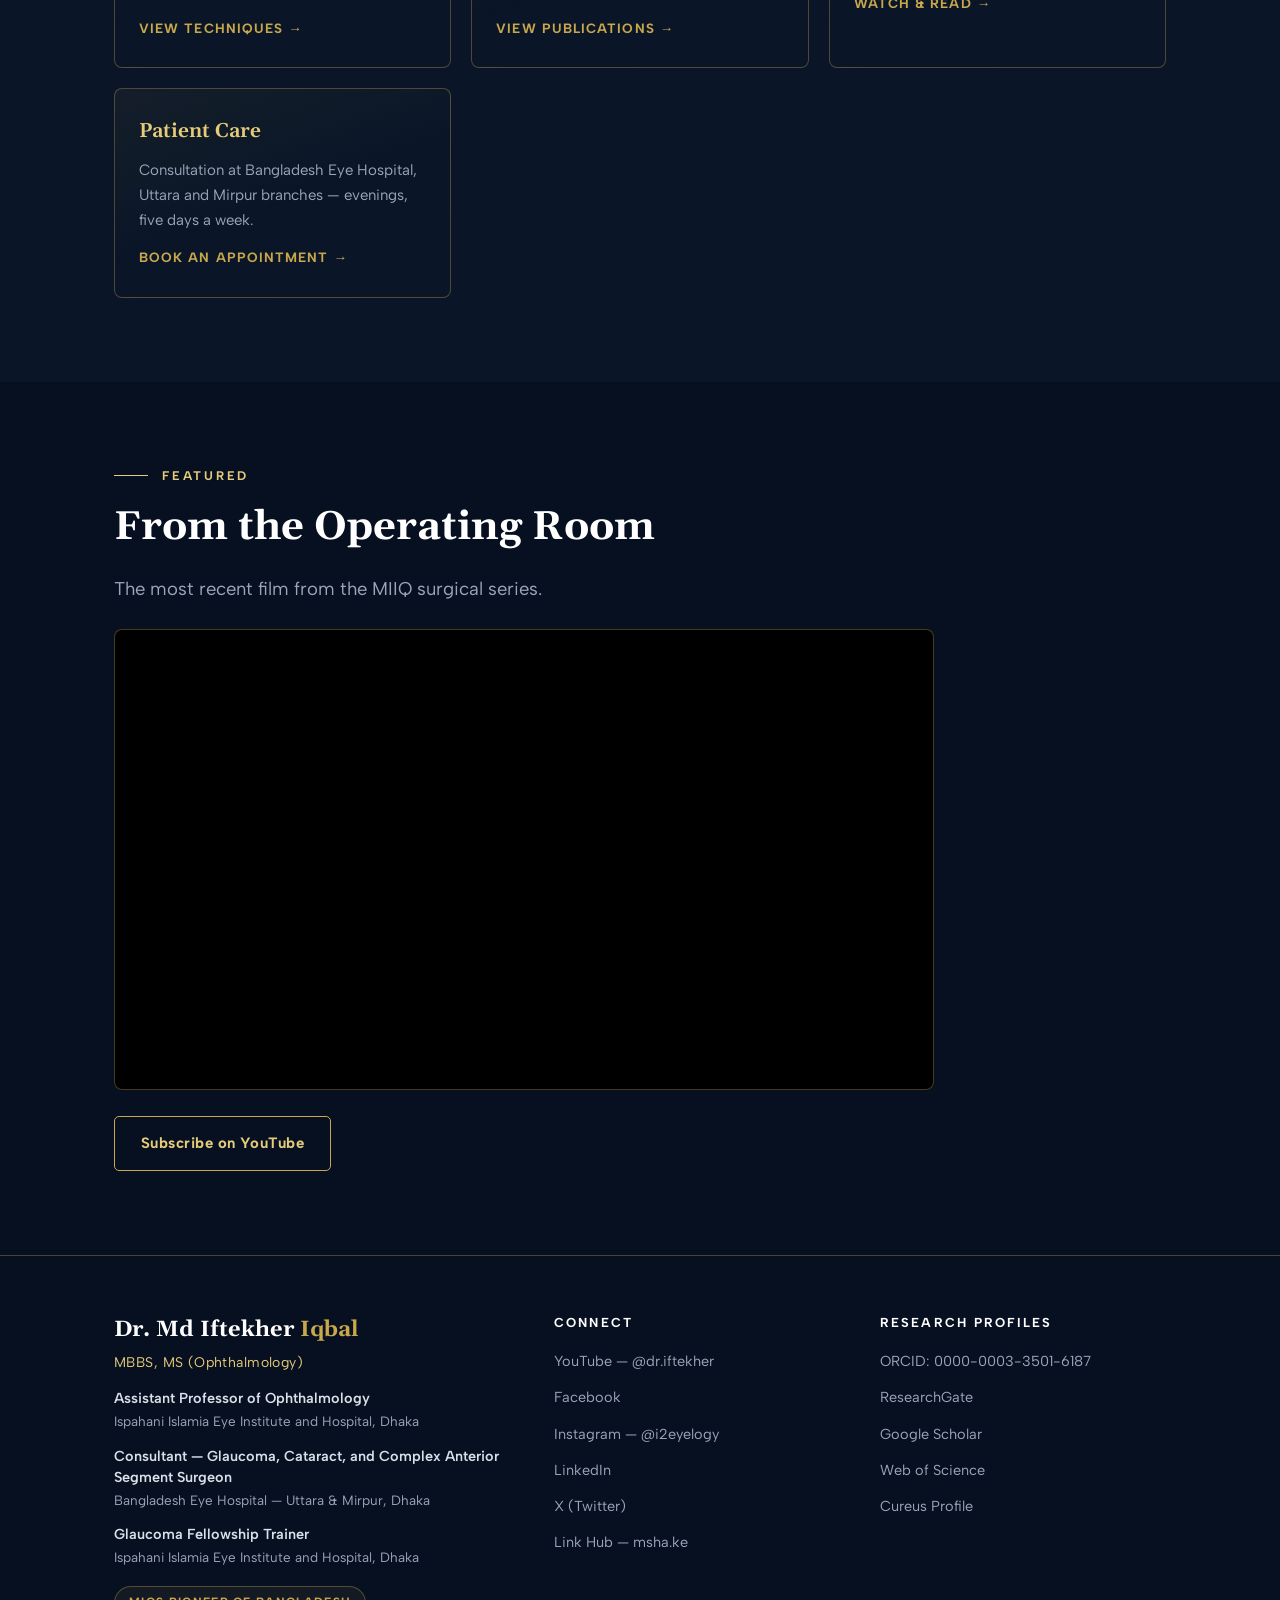
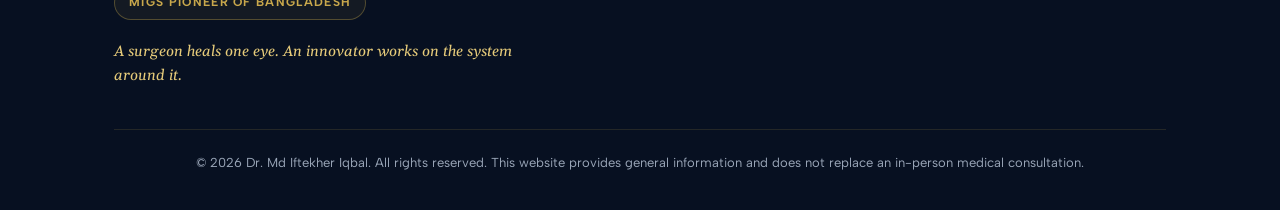
==== commit 5d9dff7f: "Add files via upload" ====
--- a/index.html
+++ b/index.html
@@ -18,6 +18,20 @@
      ============================================================ -->
 <title>Dr. Md Iftekher Iqbal | Glaucoma, Cataract, and Complex Anterior Segment Surgeon | MIGS Pioneer of Bangladesh</title>
 <meta name="description" content="Official website of Dr. Md Iftekher Iqbal, MBBS, MS — Assistant Professor of Ophthalmology and Consultant Ophthalmologist in Dhaka. MIGS Pioneer of Bangladesh.">
+<link rel="canonical" href="https://driftekheriqbal.com/index.html">
+<meta property="og:url" content="https://driftekheriqbal.com/index.html">
+<meta property="og:image" content="https://driftekheriqbal.com/photo.jpg">
+<meta property="og:image:alt" content="Dr. Md Iftekher Iqbal">
+<meta property="og:site_name" content="Dr. Md Iftekher Iqbal">
+<meta property="og:locale" content="en_US">
+<meta property="og:locale:alternate" content="bn_BD">
+<meta name="twitter:card" content="summary_large_image">
+<meta name="twitter:title" content="Dr. Md Iftekher Iqbal">
+<meta name="twitter:image" content="https://driftekheriqbal.com/photo.jpg">
+<meta name="theme-color" content="#0A1628">
+<meta name="robots" content="index, follow, max-image-preview:large">
+<link rel="icon" href="favicon.svg" type="image/svg+xml">
+<link rel="apple-touch-icon" href="photo.jpg">
 <meta name="author" content="Dr. Md Iftekher Iqbal">
 <meta property="og:title" content="Dr. Md Iftekher Iqbal | Glaucoma, Cataract, and Complex Anterior Segment Surgeon | MIGS Pioneer of Bangladesh">
 <meta property="og:description" content="Official website of Dr. Md Iftekher Iqbal, MBBS, MS — Assistant Professor of Ophthalmology and Consultant Ophthalmologist in Dhaka. MIGS Pioneer of Bangladesh.">
@@ -28,10 +42,95 @@
 <link rel="preconnect" href="https://fonts.googleapis.com">
 <link rel="preconnect" href="https://fonts.gstatic.com" crossorigin>
 <link href="https://fonts.googleapis.com/css2?family=Gelasio:ital,wght@0,400;0,600;0,700;1,400;1,600&family=Albert+Sans:wght@400;500;600;700&family=Noto+Sans+Bengali:wght@400;500;600;700&display=swap" rel="stylesheet">
+<script type="application/ld+json">
+{
+  "@context": "https://schema.org",
+  "@type": "Physician",
+  "@id": "https://driftekheriqbal.com/#physician",
+  "name": "Dr. Md Iftekher Iqbal",
+  "honorificPrefix": "Dr.",
+  "honorificSuffix": "MBBS, MS",
+  "url": "https://driftekheriqbal.com/",
+  "image": "https://driftekheriqbal.com/photo.jpg",
+  "medicalSpecialty": "Ophthalmologic",
+  "description": "Assistant Professor of Ophthalmology and Consultant Ophthalmologist specialising in glaucoma, cataract, and complex anterior segment surgery. MIGS Pioneer of Bangladesh.",
+  "knowsLanguage": ["en", "bn"],
+  "availableService": [
+    {"@type": "MedicalProcedure", "name": "Minimally Invasive Glaucoma Surgery (MIGS)"},
+    {"@type": "MedicalProcedure", "name": "Trabeculectomy with Mitomycin C"},
+    {"@type": "MedicalProcedure", "name": "Glaucoma Drainage Device Implantation"},
+    {"@type": "MedicalProcedure", "name": "Cataract Surgery with Premium Intraocular Lens"},
+    {"@type": "MedicalProcedure", "name": "Complex Anterior Segment Reconstruction"},
+    {"@type": "MedicalProcedure", "name": "Pediatric and Congenital Glaucoma Surgery"}
+  ],
+  "alumniOf": [
+    {"@type": "EducationalOrganization", "name": "Ibrahim Medical College, Dhaka"},
+    {"@type": "EducationalOrganization", "name": "Bangabandhu Sheikh Mujib Medical University"}
+  ],
+  "worksFor": {
+    "@type": "MedicalOrganization",
+    "name": "Ispahani Islamia Eye Institute and Hospital",
+    "address": {"@type": "PostalAddress", "addressLocality": "Dhaka", "addressCountry": "BD"}
+  },
+  "sameAs": [
+    "https://orcid.org/0000-0003-3501-6187",
+    "https://www.youtube.com/@dr.iftekher",
+    "https://www.facebook.com/dr.iftekher.oph",
+    "https://instagram.com/i2eyelogy",
+    "https://www.linkedin.com/in/iftekher-iqbal",
+    "https://x.com/iftekher_iqbal",
+    "https://scholar.google.com/citations?user=cHionpIAAAAJ",
+    "https://www.researchgate.net/profile/Md-Iftekher-Iqbal"
+  ]
+}
+</script>
+<script type="application/ld+json">
+{
+  "@context": "https://schema.org",
+  "@type": "MedicalClinic",
+  "name": "Dr. Md Iftekher Iqbal — Bangladesh Eye Hospital, Uttara",
+  "address": {
+    "@type": "PostalAddress",
+    "streetAddress": "House 27, Sonargaon Janapath Road, Sector 07, Uttara",
+    "addressLocality": "Dhaka",
+    "postalCode": "1230",
+    "addressCountry": "BD"
+  },
+  "telephone": "+8801787665944",
+  "openingHoursSpecification": [{
+    "@type": "OpeningHoursSpecification",
+    "dayOfWeek": ["Saturday", "Monday", "Wednesday"],
+    "opens": "19:00", "closes": "21:00"
+  }],
+  "physician": {"@id": "https://driftekheriqbal.com/#physician"}
+}
+</script>
+<script type="application/ld+json">
+{
+  "@context": "https://schema.org",
+  "@type": "MedicalClinic",
+  "name": "Dr. Md Iftekher Iqbal — Bangladesh Eye Hospital, Mirpur",
+  "address": {
+    "@type": "PostalAddress",
+    "streetAddress": "Sumi Tower, 66 Zoo Road, Mirpur-2",
+    "addressLocality": "Dhaka",
+    "postalCode": "1216",
+    "addressCountry": "BD"
+  },
+  "telephone": "+8801847422010",
+  "openingHoursSpecification": [{
+    "@type": "OpeningHoursSpecification",
+    "dayOfWeek": ["Sunday", "Tuesday"],
+    "opens": "18:00", "closes": "21:00"
+  }],
+  "physician": {"@id": "https://driftekheriqbal.com/#physician"}
+}
+</script>
 <link rel="stylesheet" href="css/style.css">
 </head>
 <body>
 
+<a class="skip-link" href="#main">Skip to content</a>
 <nav class="nav" aria-label="Main navigation">
   <div class="nav-inner">
     <a class="nav-name" href="index.html">Dr. Md Iftekher <span>Iqbal</span></a>
@@ -56,13 +155,14 @@
 
 <!-- ================= HERO ================= -->
 <!-- EDIT HERE: HOME HERO — name, titles, tagline, badges -->
-<header class="hero hero--home">
+<header id="main" class="hero hero--home">
   <div class="wrap hero-grid">
     <div>
       <p class="eyebrow">MIGS Pioneer of Bangladesh &#127463;&#127465;</p>
       <h1>Dr. Md Iftekher <em>Iqbal</em><br>MBBS, MS</h1>
       <p class="hero-role">Assistant Professor of Ophthalmology — Ispahani Islamia Eye Institute and Hospital</p>
       <p class="hero-role">Consultant Ophthalmologist — Glaucoma, Cataract, and Complex Anterior Segment Surgeon</p>
+      <p class="hero-role">Glaucoma Fellowship Trainer</p>
       <p class="hero-line">Technique can be taught. Judgment has to be built.</p>
       <div class="badges">
         <span class="badge">APAO YO Rising Star 2024 &#10024;</span>
@@ -239,7 +339,7 @@
     <h2>From the Operating Room</h2>
     <p class="lede">The most recent film from the MIIQ surgical series.</p>
     <div class="yt-frame" style="max-width:820px;margin-top:24px">
-      <iframe src="https://www.youtube.com/embed/videoseries?list=PLQgYX9K4kgxk" title="Latest MIIQ surgical film" loading="lazy" allowfullscreen></iframe>
+      <iframe src="https://www.youtube-nocookie.com/embed/videoseries?list=PLQgYX9K4kgxk" title="Latest MIIQ surgical film" loading="lazy" allowfullscreen></iframe>
     </div>
     <div class="cta-row" style="margin-top:26px">
       <a class="btn btn--ghost" href="https://www.youtube.com/@dr.iftekher?sub_confirmation=1" target="_blank" rel="noopener">Subscribe on YouTube</a>
@@ -258,6 +358,8 @@
         <p class="foot-org">Ispahani Islamia Eye Institute and Hospital, Dhaka</p>
         <p class="foot-role">Consultant — Glaucoma, Cataract, and Complex Anterior Segment Surgeon</p>
         <p class="foot-org">Bangladesh Eye Hospital — Uttara &amp; Mirpur, Dhaka</p>
+        <p class="foot-role">Glaucoma Fellowship Trainer</p>
+        <p class="foot-org">Ispahani Islamia Eye Institute and Hospital, Dhaka</p>
         <p class="foot-pioneer">MIGS Pioneer of Bangladesh</p>
         <p class="foot-line">A surgeon heals one eye. An innovator works on the system around it.</p>
       </div>
--- a/css/style.css
+++ b/css/style.css
@@ -363,46 +363,6 @@
 }
 
 /* ============================================================
-   HEADER PHOTO CONTROLS
-   Add these to a page's <header> tag to place a photograph well.
-
-   FOCAL POINT — which part of the photo stays visible when the
-   image is cropped to fill the header. Default is centre.
-     <header class="hero hero--page hero--about focus-right">
-
-   OVERLAY STRENGTH — how much dark veil sits over the photo so
-   the text stays readable. Default suits most photographs.
-     <header class="hero hero--page hero--about veil-strong">
-
-   The two can be combined:
-     <header class="hero hero--page hero--about focus-right veil-strong">
-   ============================================================ */
-.focus-left       {background-position:left center}
-.focus-right      {background-position:right center}
-.focus-top        {background-position:center top}
-.focus-bottom     {background-position:center bottom}
-.focus-top-left   {background-position:left top}
-.focus-top-right  {background-position:right top}
-
-.veil-strong::before{
-  background:linear-gradient(100deg, rgba(7,16,33,.97) 38%, rgba(7,16,33,.82) 74%, rgba(7,16,33,.68));
-}
-.veil-soft::before{
-  background:linear-gradient(100deg, rgba(7,16,33,.88) 30%, rgba(7,16,33,.52) 70%, rgba(7,16,33,.34));
-}
-
-/* On phones the header is narrow and text spans the full width,
-   so a top-to-bottom veil reads far better than a side one. */
-@media(max-width:700px){
-  .hero::before{
-    background:linear-gradient(180deg, rgba(7,16,33,.80), rgba(7,16,33,.90) 45%, rgba(7,16,33,.96));
-  }
-  .hero--home{min-height:auto;padding:70px 0 64px}
-  .hero--page{min-height:auto;padding:64px 0 52px}
-}
-
-
-/* ============================================================
    NAV CTA — DEFINITIVE FIX
    In the screenshot the button's label wrapped onto two lines
    ("BOOK" / "APPOINTMENT") and the red background broke across
@@ -589,3 +549,63 @@
 @media(max-width:860px){
   .portrait--arch{width:min(220px,54vw);margin-top:34px}
 }
+
+
+/* ============================================================
+   HERO ROLE LINES — three now stack (Assistant Professor,
+   Consultant, Fellowship Trainer). Tighter rhythm keeps the
+   badges and call-to-action buttons above the fold on phones.
+   ============================================================ */
+.hero-role{font-size:clamp(14.5px,1.75vw,17px);margin-bottom:3px;line-height:1.42}
+.hero-role:last-of-type{margin-bottom:0}
+.hero-role + .hero-role{margin-bottom:3px}
+.hero-role-bn{margin-top:10px}
+.hero-line{margin-top:22px}
+@media(max-width:700px){
+  .hero-role{font-size:14px;line-height:1.4}
+  .hero h1{font-size:clamp(30px,8vw,40px)}
+  .hero-line{margin-top:18px;margin-bottom:22px}
+  .badges{gap:8px;margin-bottom:26px}
+  .badge{font-size:11.5px;padding:6px 12px}
+}
+.bn-page .hero-role{line-height:1.62}
+
+
+/* ============================================================
+   HEADER PHOTO CONTROLS
+   Add to a page's <header> tag to place a photograph well.
+     <header class="hero hero--home focus-left">
+     <header class="hero hero--page hero--about focus-right veil-soft">
+   ============================================================ */
+.focus-left       {background-position:left center}
+.focus-right      {background-position:right center}
+.focus-top        {background-position:center top}
+.focus-bottom     {background-position:center bottom}
+.focus-top-left   {background-position:left top}
+.focus-top-right  {background-position:right top}
+
+
+/* ============================================================
+   ACCESSIBILITY — skip navigation link
+   Invisible until a keyboard user presses Tab, then appears so
+   they can jump past the menu straight to the content.
+   ============================================================ */
+.skip-link{
+  position:absolute;left:-9999px;top:0;z-index:200;
+  background:var(--gold);color:var(--navy-deep);
+  padding:12px 22px;font-weight:700;font-size:14px;
+  text-decoration:none;border-radius:0 0 5px 0;
+}
+.skip-link:focus{left:0}
+
+/* Custom 404 page */
+.error-page{
+  min-height:72vh;display:flex;align-items:center;
+  background:var(--navy-deep);color:var(--white);text-align:center;
+}
+.error-page .code{
+  font-family:var(--display);font-size:clamp(64px,14vw,120px);
+  color:var(--gold);line-height:1;font-weight:700;
+}
+.error-page h1{font-family:var(--display);font-size:clamp(24px,4vw,34px);margin:14px 0 12px}
+.error-page p{color:var(--muted-dark);max-width:520px;margin:0 auto 30px}
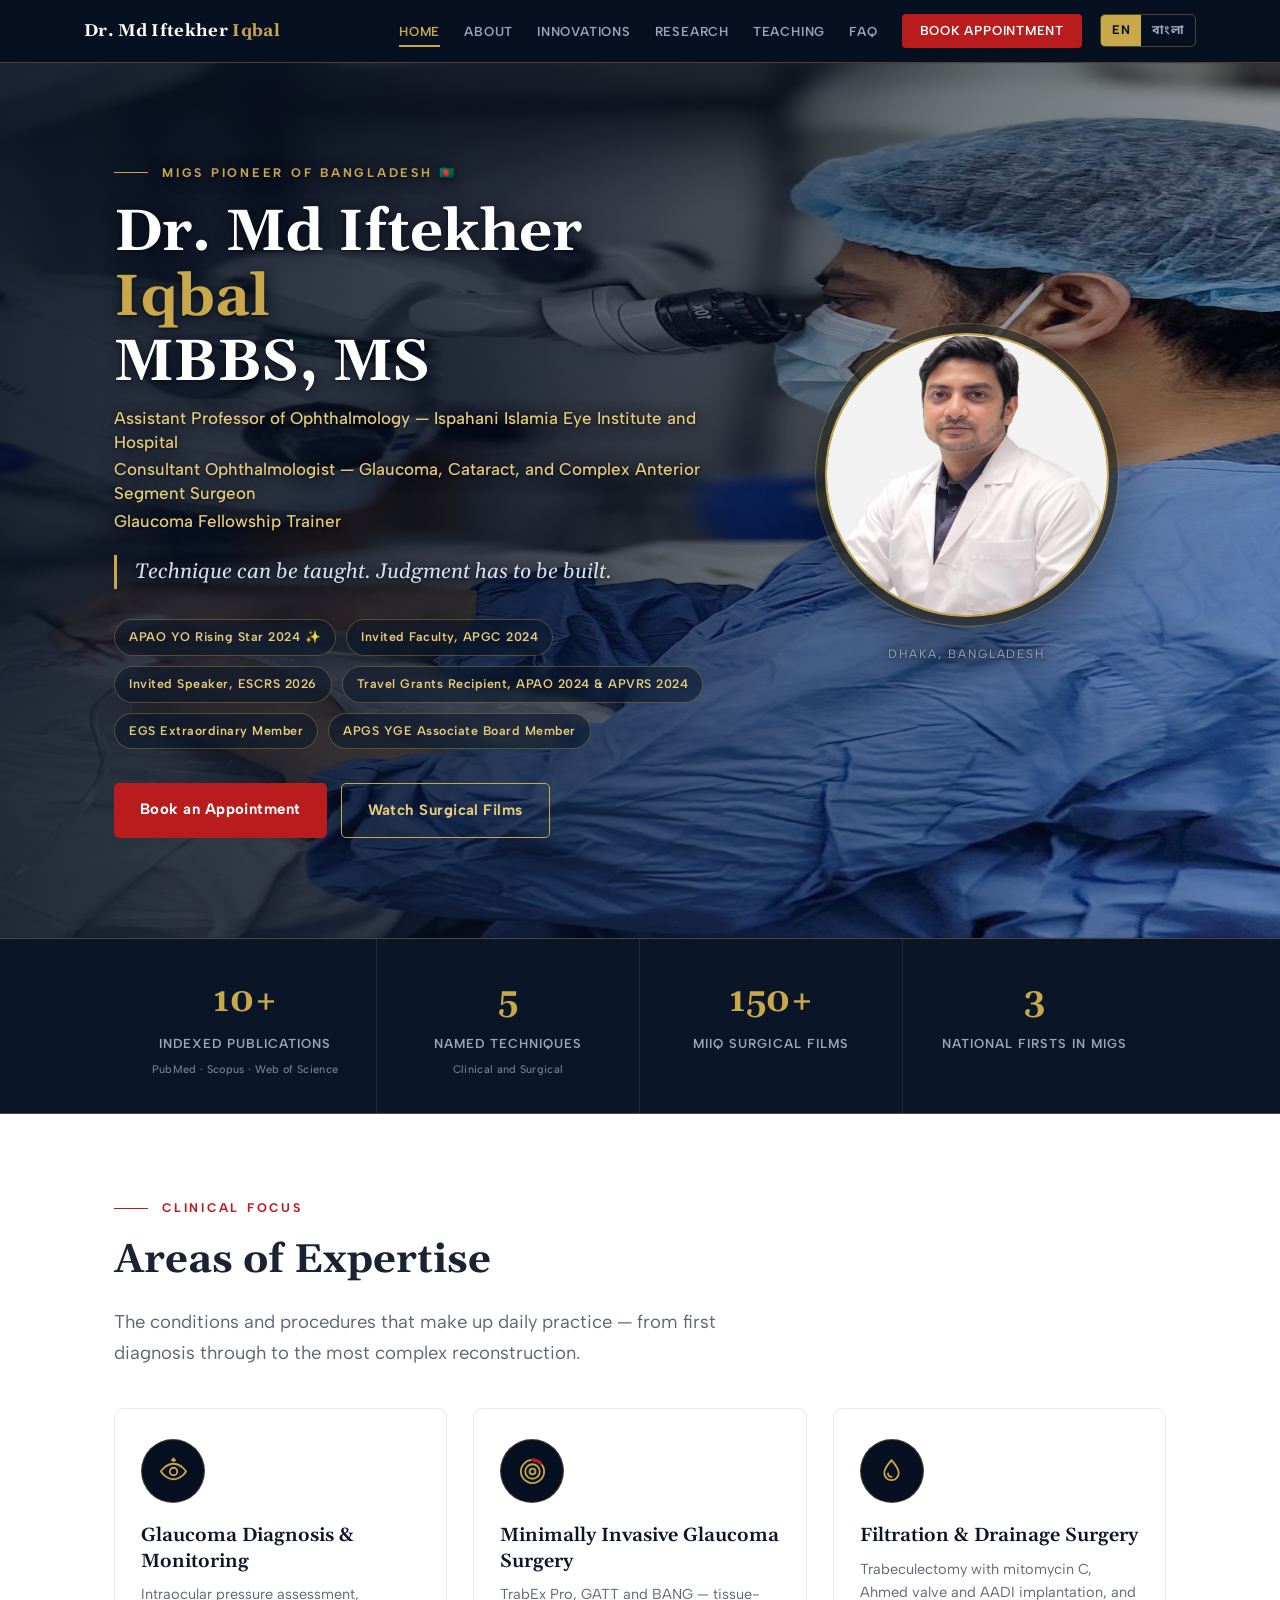
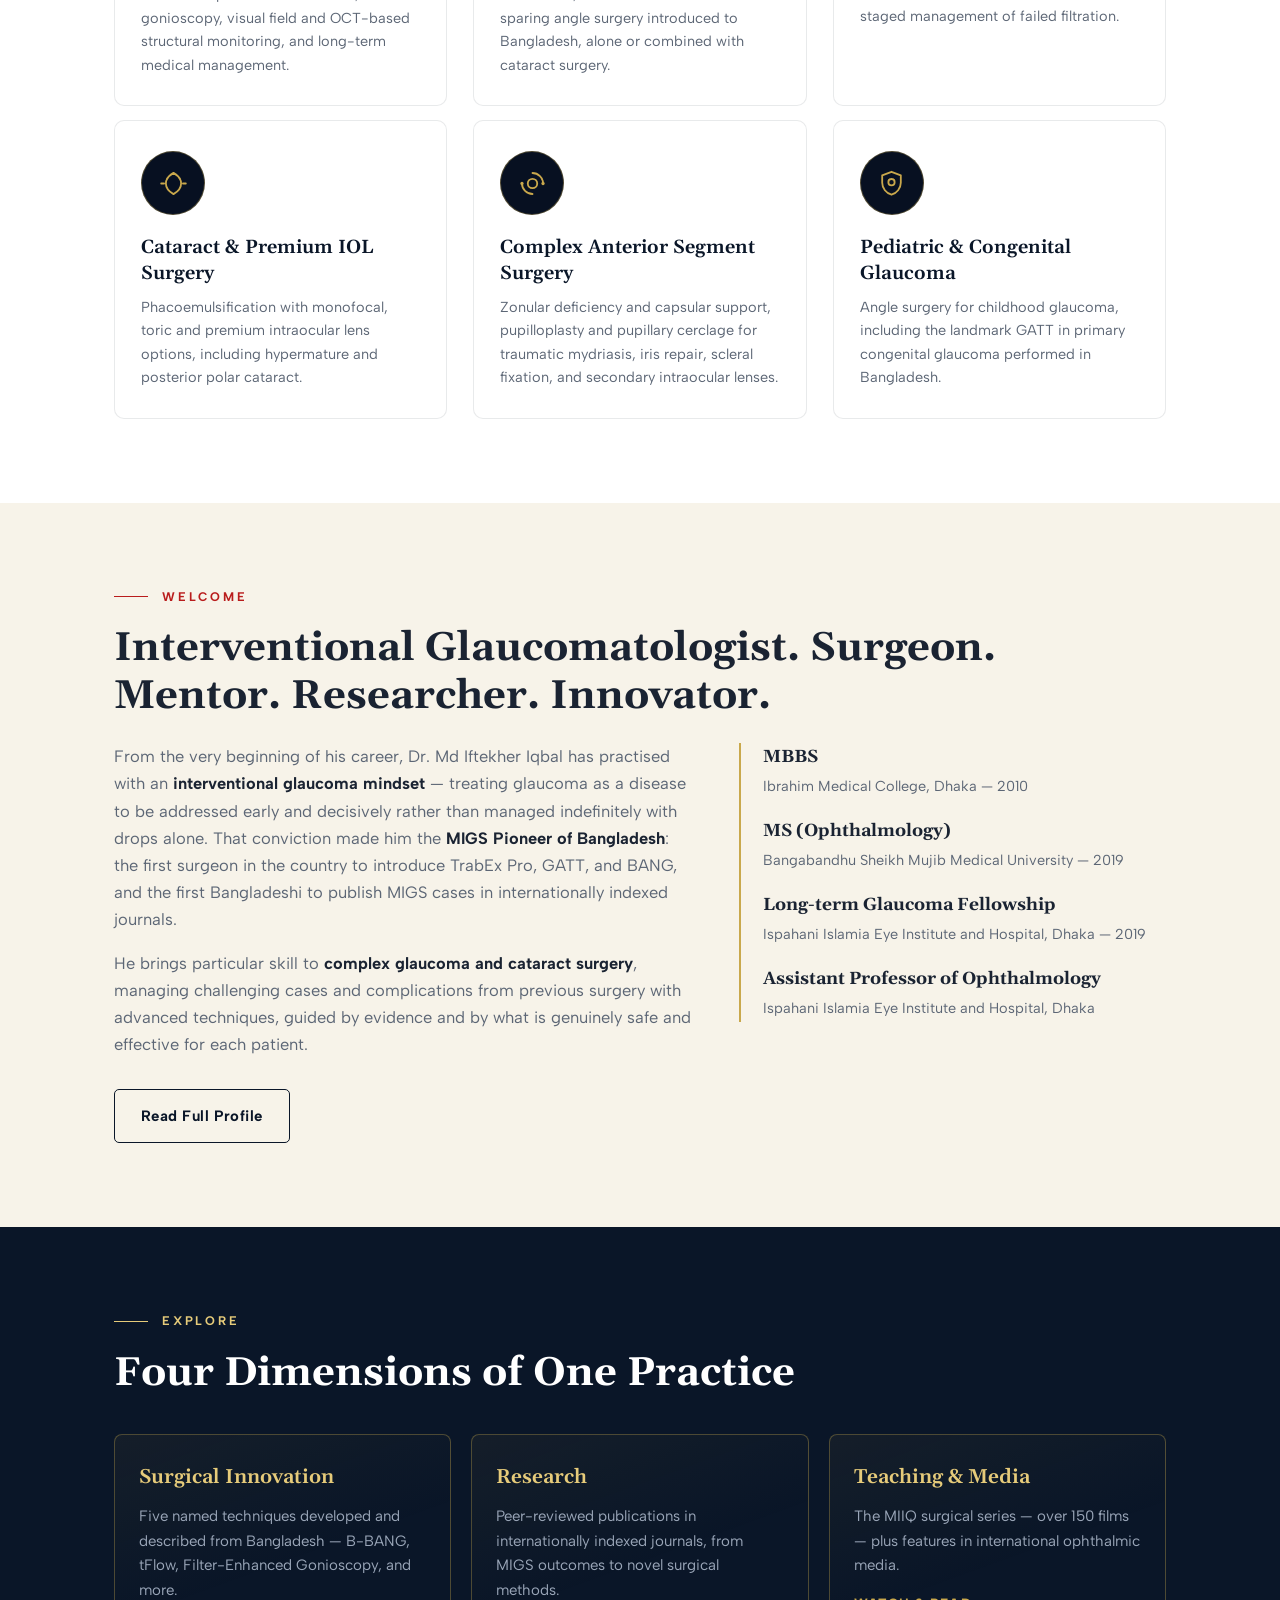
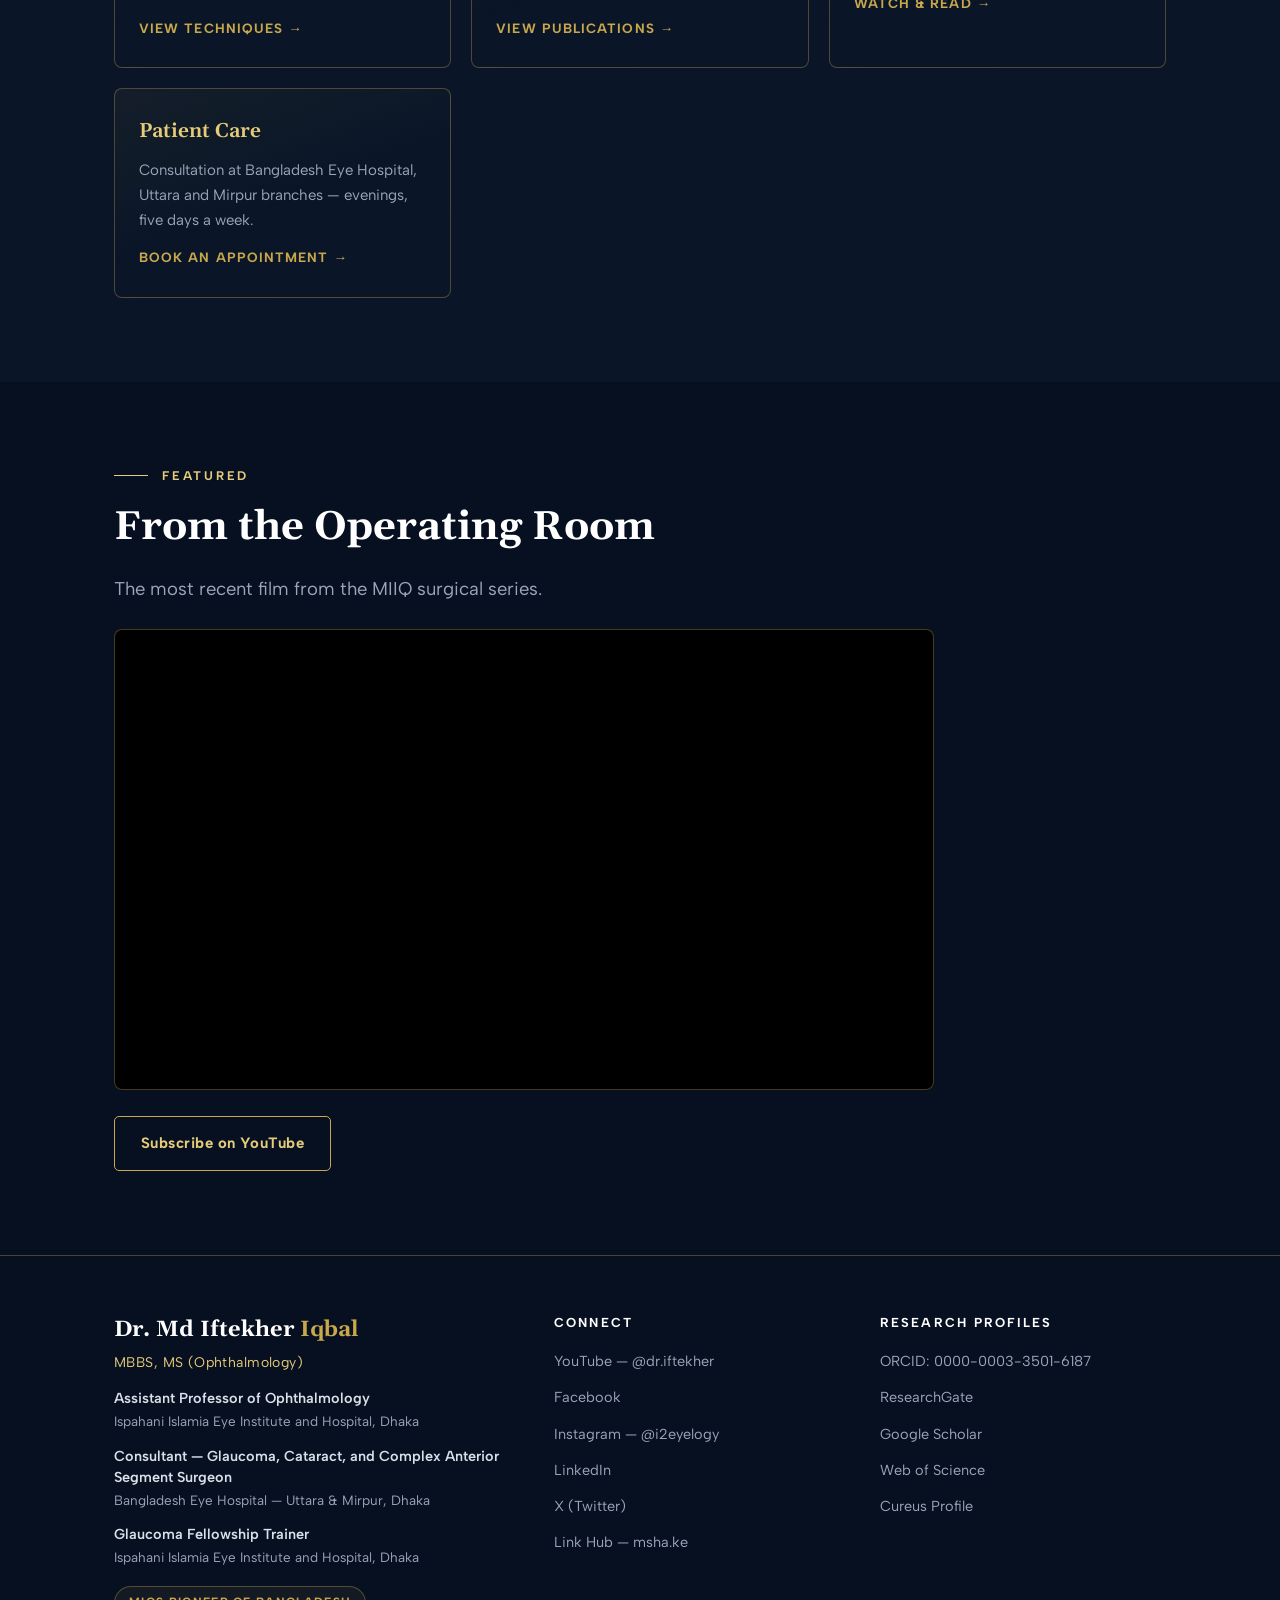
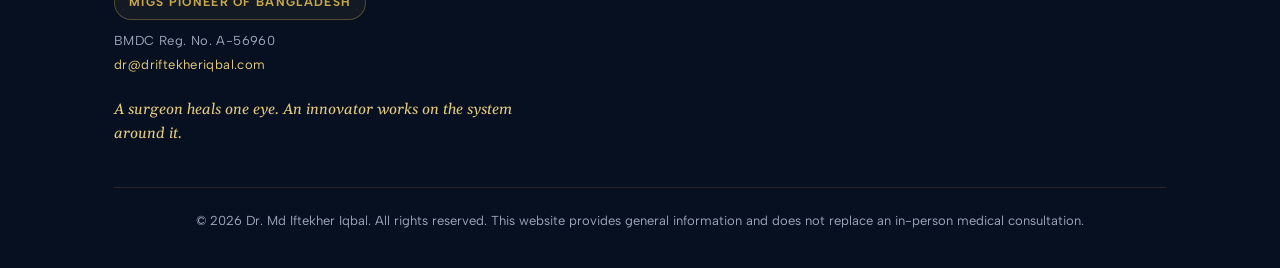
==== commit cc08fb8e: "Add files via upload" ====
--- a/index.html
+++ b/index.html
@@ -53,6 +53,12 @@
   "url": "https://driftekheriqbal.com/",
   "image": "https://driftekheriqbal.com/photo.jpg",
   "medicalSpecialty": "Ophthalmologic",
+  "email": "dr@driftekheriqbal.com",
+  "identifier": {
+    "@type": "PropertyValue",
+    "name": "BMDC Registration Number",
+    "value": "A-56960"
+  },
   "description": "Assistant Professor of Ophthalmology and Consultant Ophthalmologist specialising in glaucoma, cataract, and complex anterior segment surgery. MIGS Pioneer of Bangladesh.",
   "knowsLanguage": ["en", "bn"],
   "availableService": [
@@ -140,6 +146,7 @@
         <li><a href="innovations.html">Innovations</a></li>
         <li><a href="research.html">Research</a></li>
         <li><a href="teaching.html">Teaching</a></li>
+      <li><a href="faq.html">FAQ</a></li>
       <li><a href="appointments.html" class="nav-cta">Book Appointment</a></li>
     </ul>
     <div class="nav-actions">
@@ -254,7 +261,7 @@
   <circle cx="3.3" cy="12" r="1.35" fill="currentColor" stroke="none"/>
 </svg></span>
         <h3>Complex Anterior Segment Surgery</h3>
-        <p>Zonular deficiency and capsular support, iris repair and pupillary cerclage, scleral fixation, and secondary intraocular lenses.</p>
+        <p>Zonular deficiency and capsular support, pupilloplasty and pupillary cerclage for traumatic mydriasis, iris repair, scleral fixation, and secondary intraocular lenses.</p>
       </article>
       <article class="expertise">
         <span class="expertise-icon"><svg viewBox="0 0 24 24" fill="none" stroke="currentColor" stroke-width="1.5" stroke-linecap="round" stroke-linejoin="round" aria-hidden="true">
@@ -361,6 +368,8 @@
         <p class="foot-role">Glaucoma Fellowship Trainer</p>
         <p class="foot-org">Ispahani Islamia Eye Institute and Hospital, Dhaka</p>
         <p class="foot-pioneer">MIGS Pioneer of Bangladesh</p>
+        <p class="foot-bmdc">BMDC Reg. No. A-56960</p>
+        <p class="foot-bmdc"><a href="mailto:dr@driftekheriqbal.com">dr@driftekheriqbal.com</a></p>
         <p class="foot-line">A surgeon heals one eye. An innovator works on the system around it.</p>
       </div>
       <div>
--- a/css/style.css
+++ b/css/style.css
@@ -609,3 +609,175 @@
 }
 .error-page h1{font-family:var(--display);font-size:clamp(24px,4vw,34px);margin:14px 0 12px}
 .error-page p{color:var(--muted-dark);max-width:520px;margin:0 auto 30px}
+
+
+/* ============================================================
+   FAQ — expandable questions
+   <details> is native HTML: works without JavaScript, and screen
+   readers announce the open/closed state correctly.
+   ============================================================ */
+.faq{margin-top:34px;max-width:820px}
+.faq details{
+  border-bottom:1px solid rgba(10,22,40,.12);
+  padding:4px 0;
+}
+.faq summary{
+  cursor:pointer;list-style:none;
+  padding:18px 34px 18px 0;position:relative;
+  font-family:var(--display);font-size:17.5px;font-weight:600;
+  color:var(--navy);line-height:1.45;
+}
+.faq summary::-webkit-details-marker{display:none}
+.faq summary::after{
+  content:"+";position:absolute;right:4px;top:50%;transform:translateY(-50%);
+  font-size:24px;font-weight:400;color:var(--gold);line-height:1;
+  transition:transform .2s ease;
+}
+.faq details[open] summary::after{content:"\2212"}
+.faq summary:hover{color:var(--red)}
+.faq details p{
+  padding:0 34px 20px 0;margin:0;
+  color:var(--muted);font-size:15.5px;line-height:1.68;
+}
+.bn-page .faq summary{line-height:1.6;font-size:17px}
+.bn-page .faq details p{line-height:1.85}
+
+/* ============================================================
+   HERO — reclaim the dead space below the buttons on tall phones
+   88vh left a large empty area under the call-to-action.
+   ============================================================ */
+@media(max-width:700px){
+  .hero--home{min-height:0;padding:52px 0 56px}
+}
+
+
+/* Footer: registration number and professional email */
+.foot-bmdc{font-size:13px;color:var(--muted-dark);margin-top:10px;letter-spacing:.03em}
+.foot-bmdc + .foot-bmdc{margin-top:3px}
+.foot-bmdc a{color:var(--gold-soft);text-decoration:none}
+.foot-bmdc a:hover{text-decoration:underline}
+.foot-line{margin-top:22px}
+
+
+/* ============================================================
+   FAQ PAGE — category jump bar and headings
+   ============================================================ */
+.faq-jump-bar{
+  background:var(--navy);border-bottom:1px solid var(--line-gold);
+  padding:16px 0;position:sticky;top:56px;z-index:20;
+}
+.faq-jump-bar .wrap{display:flex;flex-wrap:wrap;gap:9px}
+a.jump{
+  font-size:12.5px;font-weight:600;letter-spacing:.03em;
+  color:var(--muted-dark);text-decoration:none;
+  border:1px solid var(--line-gold);border-radius:999px;padding:7px 15px;
+  transition:background .2s,color .2s;
+}
+a.jump:hover{background:rgba(201,168,76,.13);color:var(--gold-soft)}
+h2.faq-cat{
+  font-family:var(--display);font-size:clamp(23px,3.2vw,31px);
+  color:var(--navy);margin-bottom:6px;scroll-margin-top:130px;
+}
+.section--cream h2.faq-cat{color:var(--navy)}
+.faq-disclaimer{
+  font-size:14.5px;color:var(--muted-dark);line-height:1.7;
+  border-left:3px solid var(--gold);padding-left:18px;max-width:720px;
+}
+.bn-page a.jump{letter-spacing:.01em}
+.bn-page .faq-disclaimer{line-height:1.85}
+@media(max-width:700px){
+  .faq-jump-bar{position:static;padding:14px 0}
+  a.jump{font-size:12px;padding:6px 12px}
+}
+
+
+
+
+/* Notice shown before the questions */
+.faq-notice{
+  background:rgba(185,28,28,.05);
+  border:1px solid rgba(185,28,28,.22);
+  border-left:4px solid var(--red);
+  border-radius:5px;padding:18px 22px;
+  font-size:15px;color:var(--ink);line-height:1.68;max-width:820px;
+}
+.faq-notice strong{color:var(--red)}
+.bn-page .faq-notice{line-height:1.85}
+
+/* Editorial standards note */
+.editorial{
+  margin-top:30px;padding-top:26px;
+  border-top:1px solid var(--line-gold-faint);max-width:760px;
+}
+.editorial h3{
+  font-family:var(--display);font-size:17px;color:var(--gold-soft);
+  font-weight:600;margin-bottom:9px;
+}
+.editorial p{font-size:14.5px;color:var(--muted-dark);line-height:1.72}
+.bn-page .editorial p{line-height:1.88}
+
+/* Jump bar sits below the review band, so it must not stick over it */
+.faq-jump-bar{position:static}
+
+
+/* ============================================================
+   MEDICAL REVIEW BAND
+   Each element on its own line so the name can never break
+   mid-phrase. Non-breaking spaces inside the name guarantee it.
+   ============================================================ */
+.review-band{
+  background:var(--cream);
+  border-bottom:1px solid rgba(10,22,40,.10);
+  padding:26px 0 24px;
+}
+.review-inner{
+  display:flex;align-items:flex-start;justify-content:space-between;
+  gap:24px;flex-wrap:wrap;
+}
+.review-meta{flex:1 1 360px;min-width:0}
+
+.review-label{
+  font-size:11px;font-weight:700;letter-spacing:.16em;
+  text-transform:uppercase;color:var(--muted);margin-bottom:7px;
+}
+.review-name{
+  font-family:var(--display);font-size:clamp(19px,2.6vw,22px);
+  font-weight:700;color:var(--navy);line-height:1.28;
+}
+.review-suffix{
+  display:block;font-family:var(--body);font-size:12.5px;
+  font-weight:600;letter-spacing:.1em;color:var(--muted);
+  margin-top:4px;text-transform:none;
+}
+.review-cred{
+  font-size:13.5px;color:var(--muted);line-height:1.5;margin-top:6px;
+}
+.review-cred + .review-cred{margin-top:2px}
+.review-reg{
+  font-size:12.5px;color:var(--muted);margin-top:9px;
+  letter-spacing:.04em;
+}
+
+.review-date{
+  flex:0 0 auto;text-align:right;
+  border-left:2px solid var(--gold);padding-left:18px;
+}
+.review-date-label{
+  display:block;font-size:10.5px;font-weight:700;letter-spacing:.15em;
+  text-transform:uppercase;color:var(--muted);margin-bottom:5px;
+}
+.review-date time{
+  font-family:var(--display);font-size:16px;font-weight:600;
+  color:var(--navy);white-space:nowrap;
+}
+
+@media(max-width:760px){
+  .review-inner{flex-direction:column;gap:16px}
+  .review-date{
+    text-align:left;border-left:none;padding-left:0;
+    border-top:1px solid rgba(10,22,40,.12);padding-top:14px;width:100%;
+  }
+}
+.bn-page .review-name{line-height:1.45}
+.bn-page .review-cred{line-height:1.7}
+.bn-page .review-label,.bn-page .review-date-label{letter-spacing:.06em}
